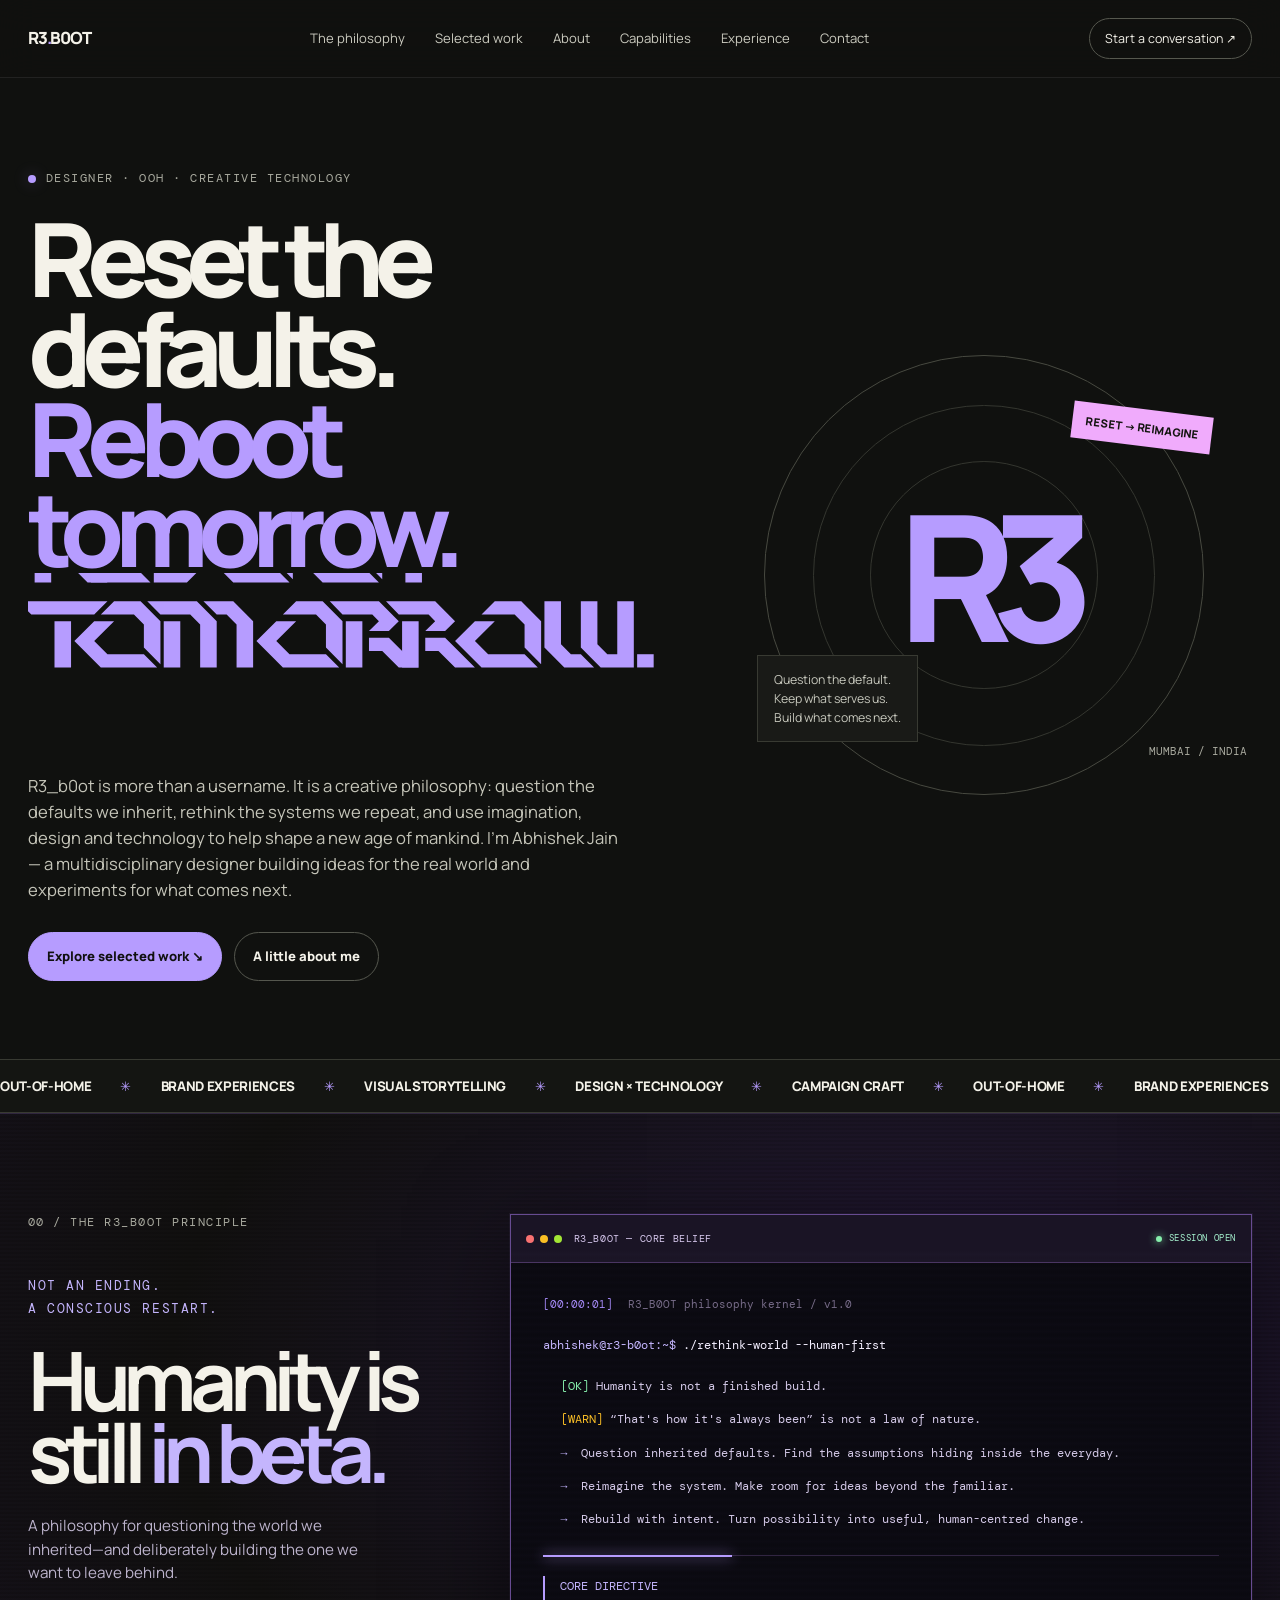
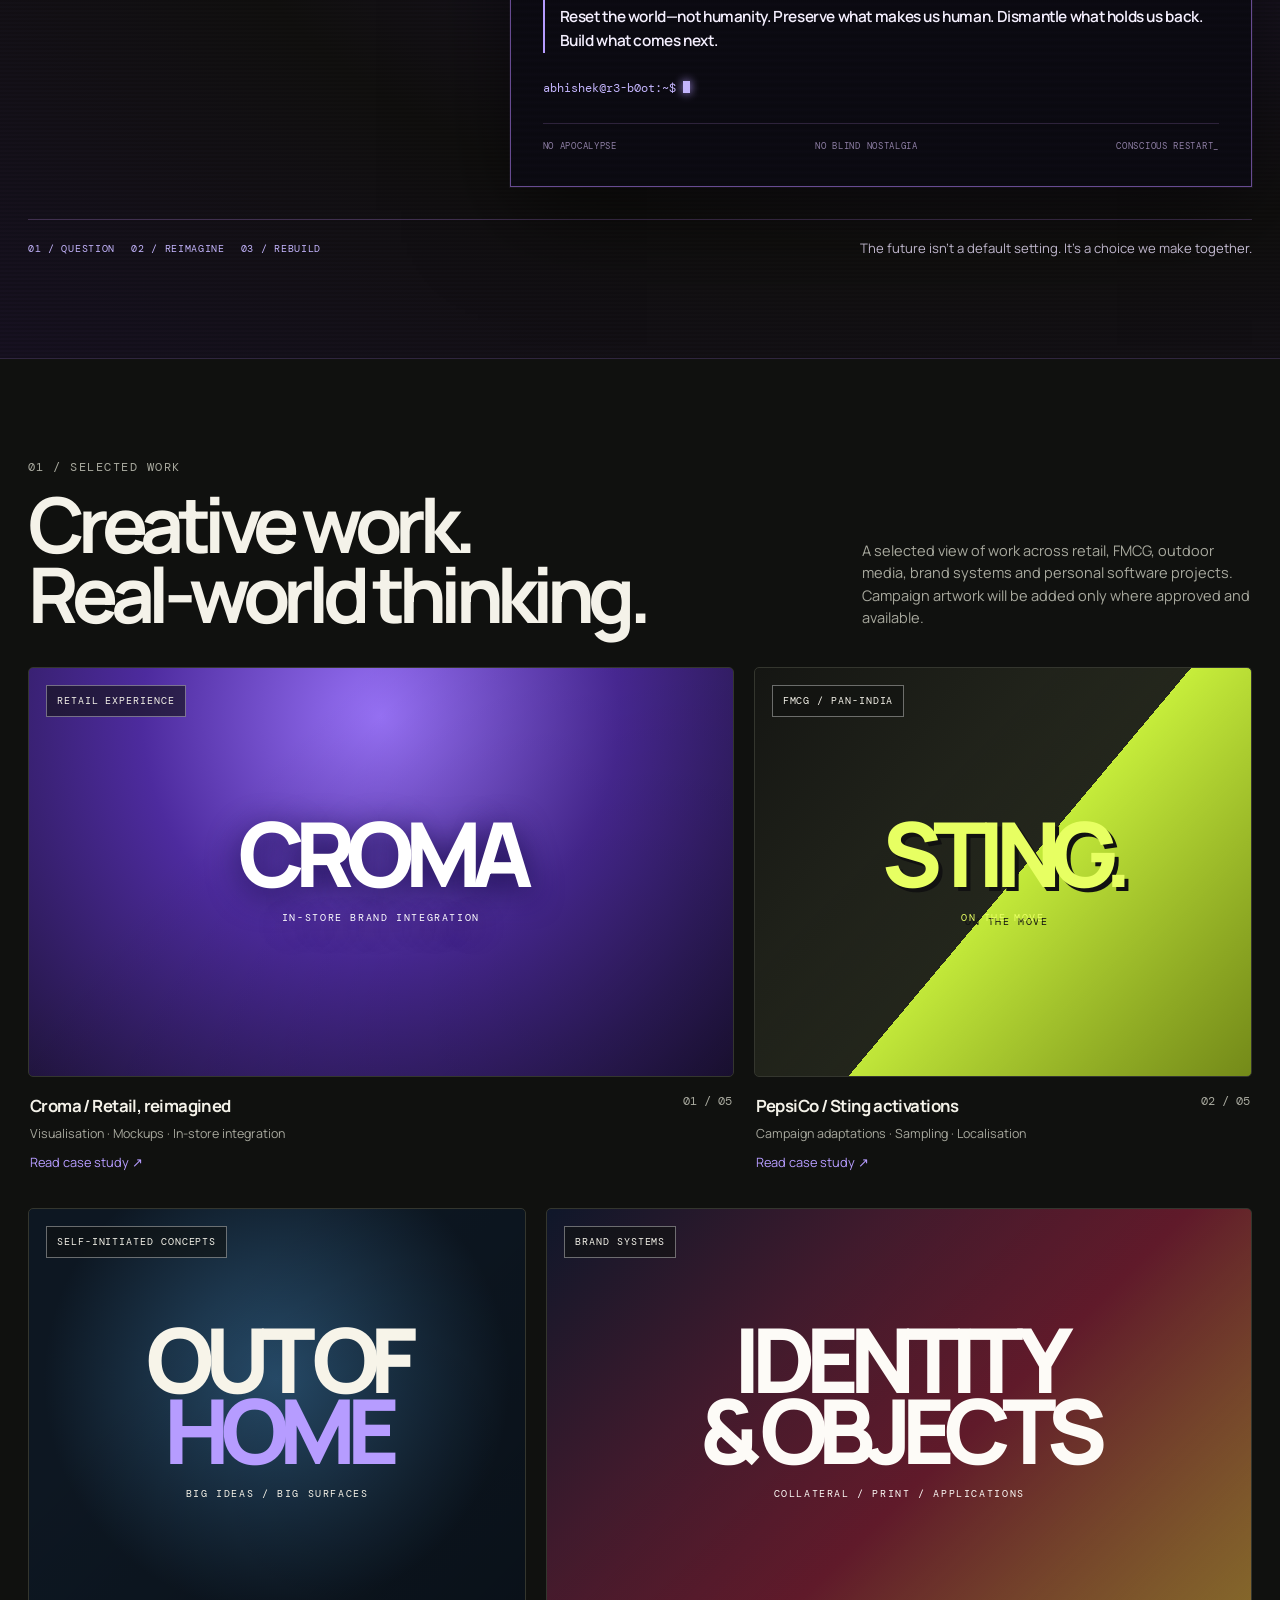
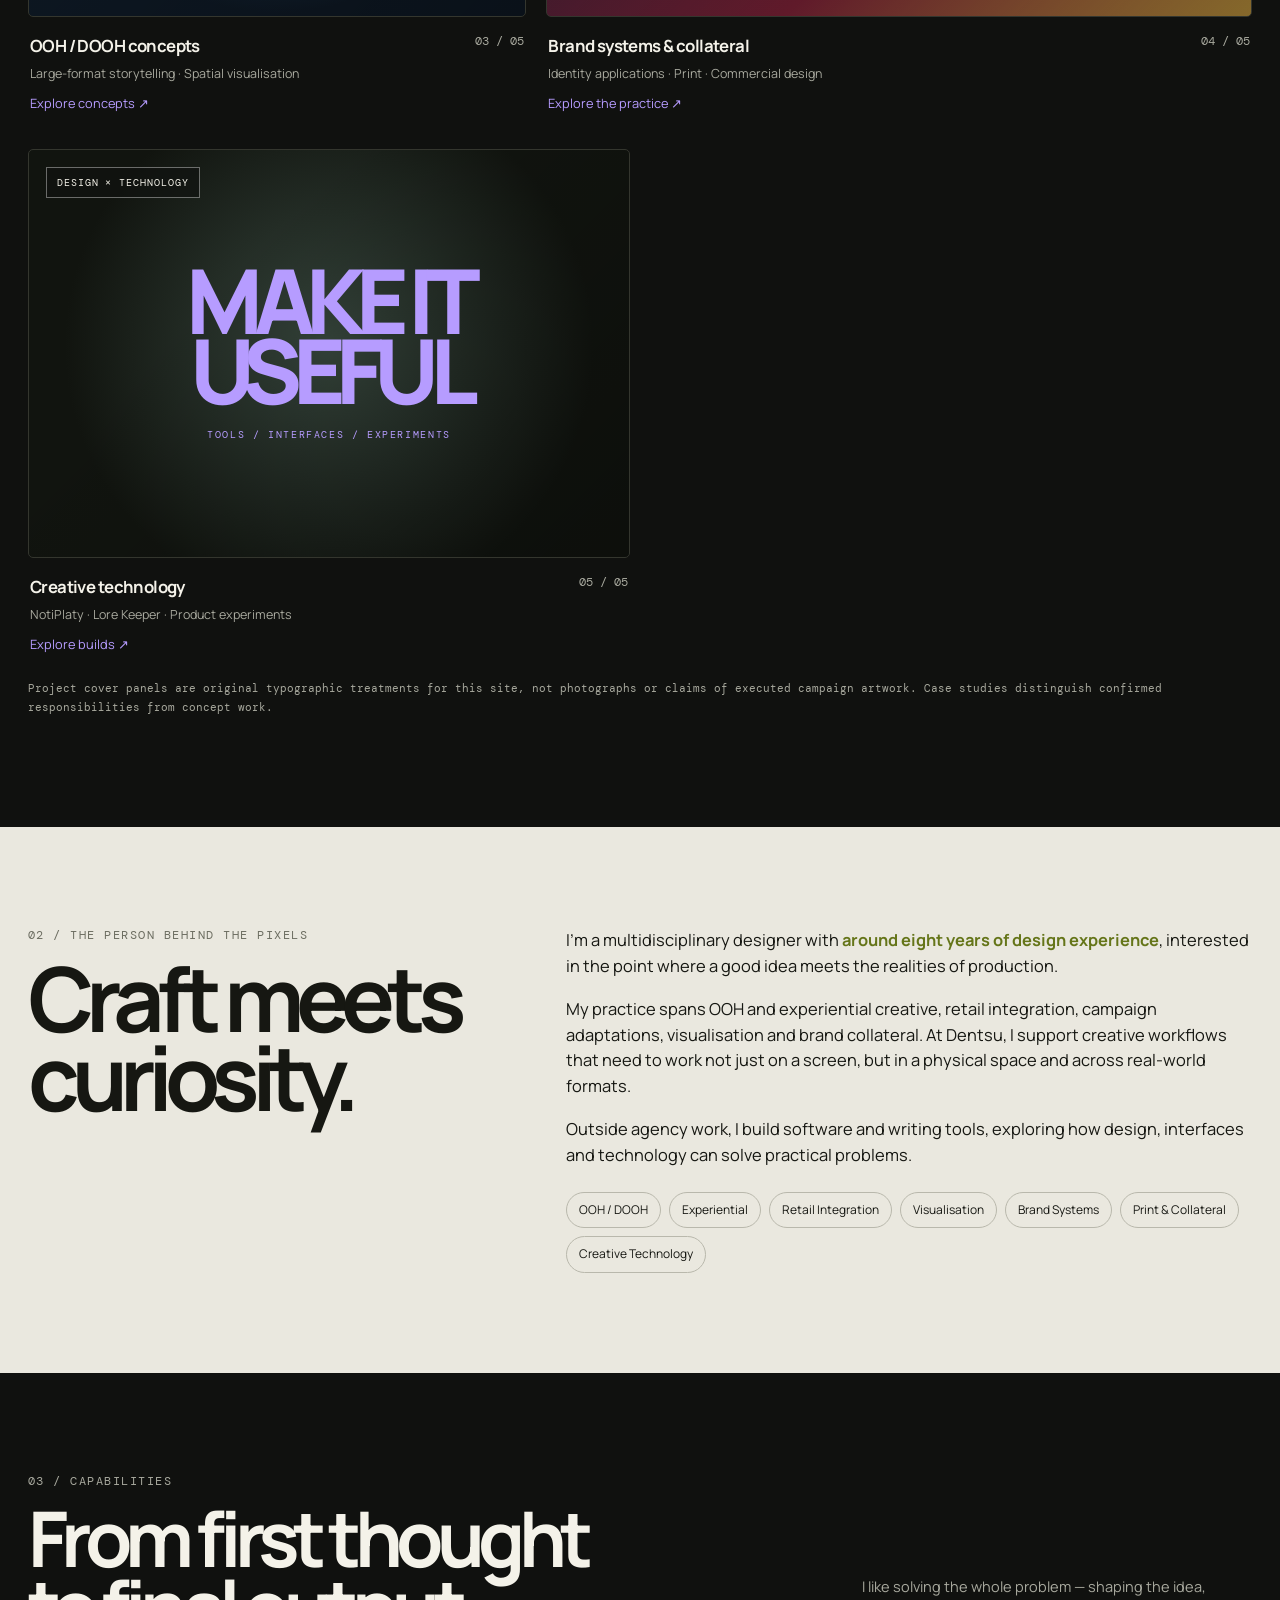
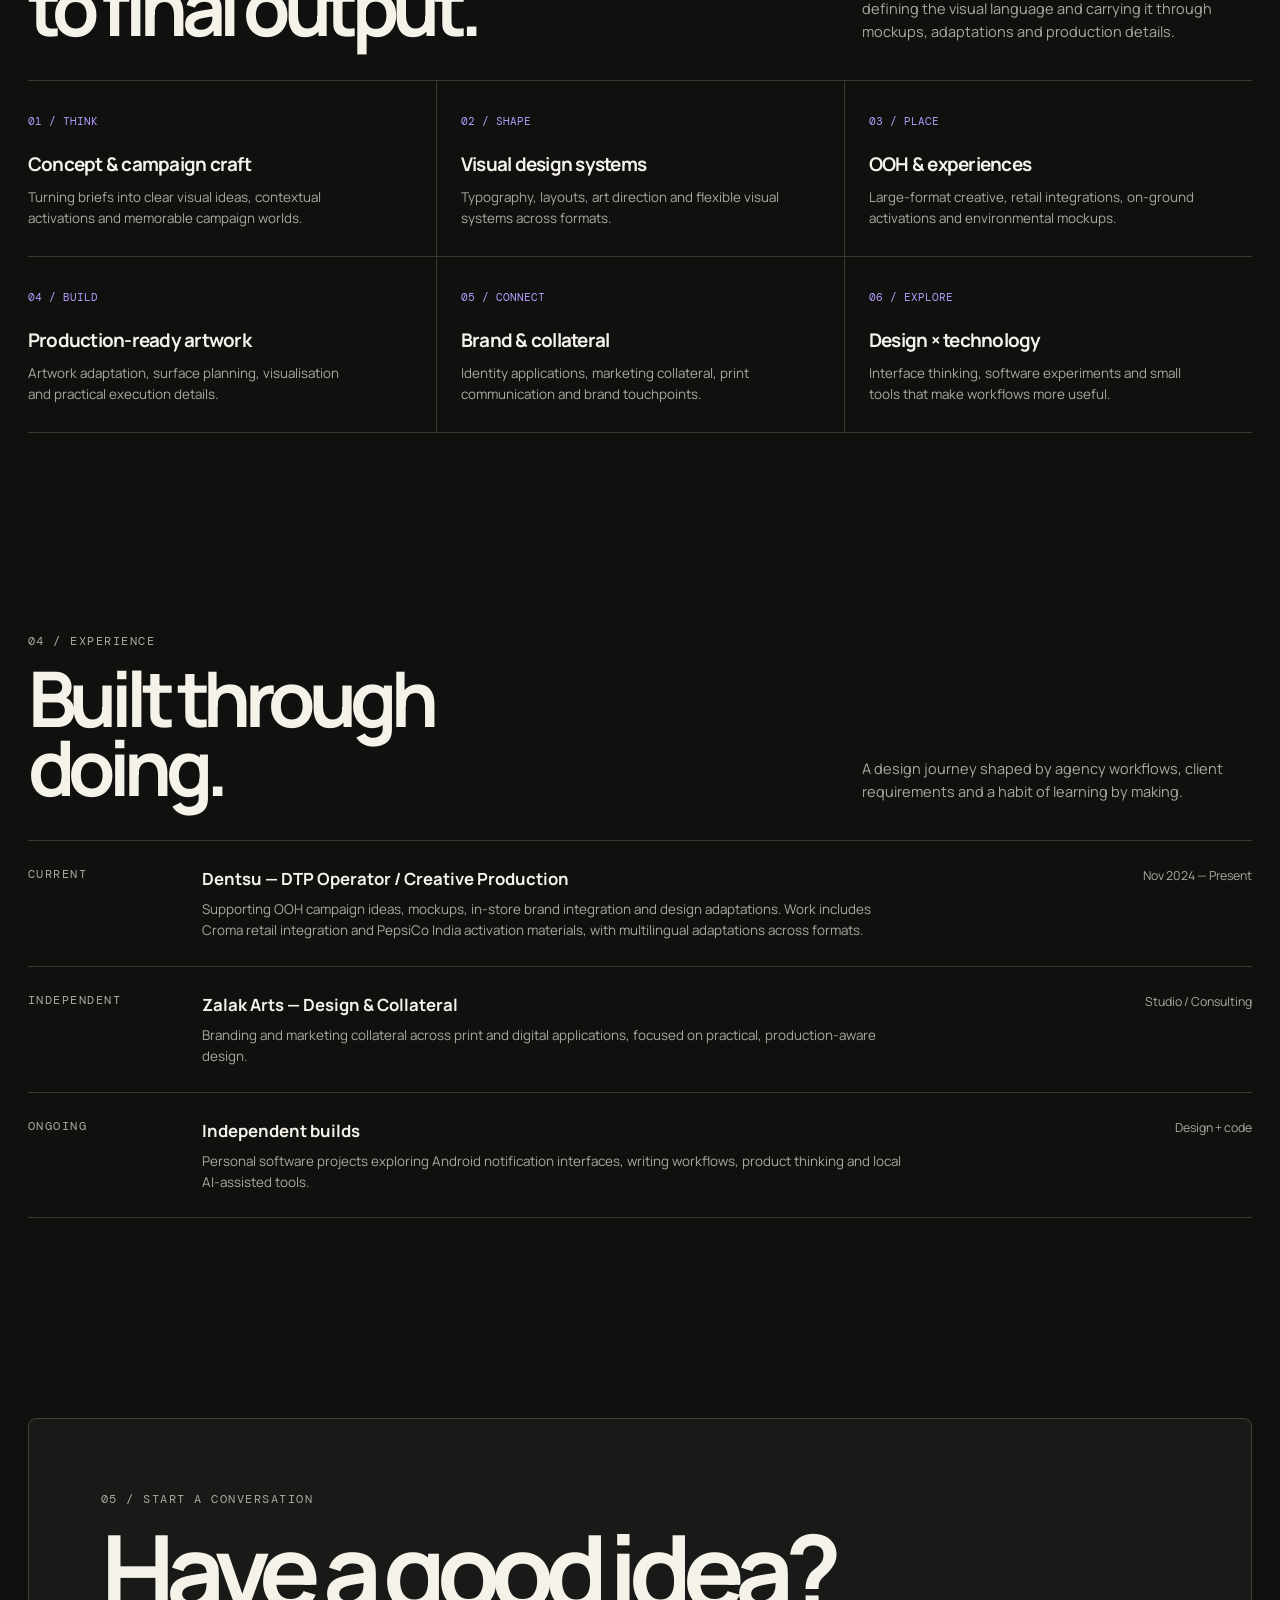
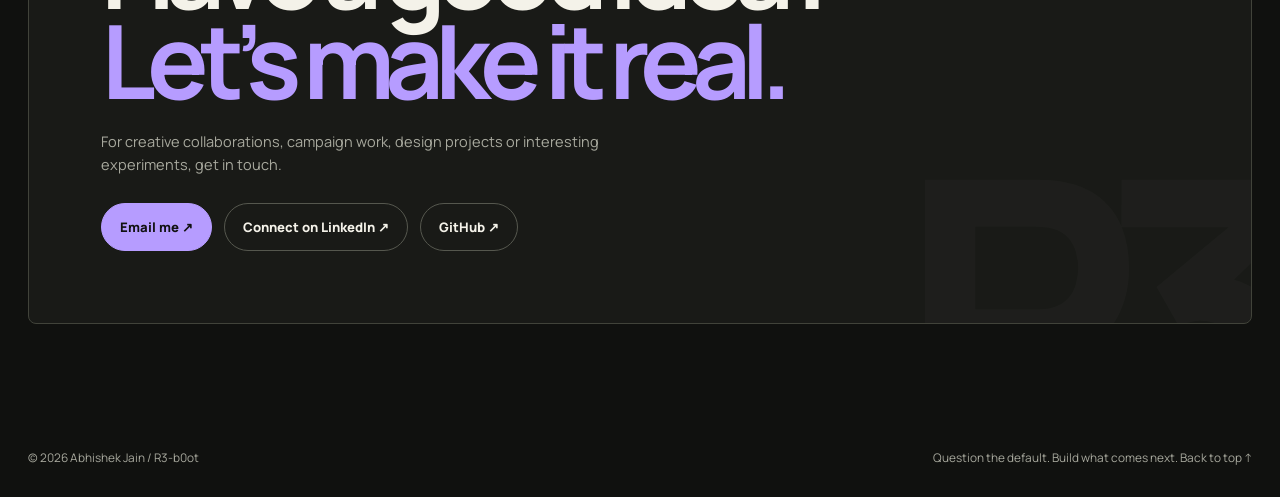
==== index.html @ a1a17e8f "Apply Perfect Dark BRK artwork to reboot headline" ====
<!doctype html><html lang="en"><head><meta charset="utf-8"><meta name="viewport" content="width=device-width,initial-scale=1"><meta name="theme-color" content="#10110f"><meta name="description" content="R3_b0ot is Abhishek Jain’s creative philosophy: reset inherited defaults, rethink the present, and help build a more conscious new age of mankind through design and technology."><meta name="author" content="Abhishek Jain"><meta property="og:type" content="website"><meta property="og:title" content="Abhishek Jain — Creative Practice / R3-b0ot"><meta property="og:description" content="R3_b0ot: a deliberate reboot of old assumptions. Design, ideas and technology for a more conscious future."><meta property="og:url" content="https://r3-b0ot.github.io/"><meta property="og:image" content="https://r3-b0ot.github.io/assets/img/about.jpg"><link rel="icon" href="assets/img/favicon.png" type="image/png"><link rel="stylesheet" href="assets/css/portfolio.css"><title>Abhishek Jain — Creative Practice / R3-b0ot</title></head><body id="top"><div class="boot-loader" data-boot-loader aria-hidden="true"><div class="boot-loader-grid"></div><div class="boot-loader-core"><div class="boot-loader-mark" data-glitch="R3_B0OT">R3_B0OT</div><div class="boot-loader-rule"><span></span></div><div class="boot-loader-label">REBOOTING THE DEFAULTS</div><div class="boot-loader-status"><span data-boot-status>QUESTIONING ASSUMPTIONS</span><span data-boot-percent>00%</span></div><div class="boot-loader-track"><span></span></div><div class="boot-loader-foot">A MORE CONSCIOUS FUTURE / INITIALIZING</div></div></div><a class="skip-link" href="#main">Skip to content</a><header class="site-header"><div class="wrap nav"><a class="wordmark" href="index.html" aria-label="Abhishek Jain home">R3<span>.</span>B0OT</a><nav class="nav-links" id="primary-nav" data-nav aria-label="Main navigation"><a href="index.html#manifesto">The philosophy</a><a href="index.html#work">Selected work</a><a href="index.html#about">About</a><a href="index.html#capabilities">Capabilities</a><a href="index.html#experience">Experience</a><a href="index.html#contact">Contact</a></nav><a class="nav-contact" href="index.html#contact">Start a conversation ↗</a><button class="menu-toggle" data-menu-toggle aria-expanded="false" aria-controls="primary-nav">Menu +</button></div></header><main id="main">
<section class="wrap hero"><div class="reveal"><div class="eyebrow"><span class="status-dot"></span> DESIGNER · OOH · CREATIVE TECHNOLOGY</div><h1>Reset the<br>defaults.<br><em class="reboot-display"><span class="reboot-display-label">Reboot tomorrow.</span><img src="assets/img/reboot-tomorrow.svg" alt="" aria-hidden="true"></em></h1><p class="hero-copy">R3_b0ot is more than a username. It is a creative philosophy: question the defaults we inherit, rethink the systems we repeat, and use imagination, design and technology to help shape a new age of mankind. I’m Abhishek Jain — a multidisciplinary designer building ideas for the real world and experiments for what comes next.</p><div class="actions"><a class="button" href="#work">Explore selected work ↘</a><a class="button secondary" href="#about">A little about me</a></div></div><div class="hero-art reveal" aria-label="Abstract R3-b0ot identity artwork"><div class="orbit"><div class="orbit-mark">R3</div><div class="orbit-stamp">RESET → REIMAGINE</div><div class="orbit-note">Question the default.<br>Keep what serves us.<br>Build what comes next.</div></div><div class="orbit-index">MUMBAI / INDIA</div></div></section>
<div class="ticker" aria-hidden="true"><div class="ticker-track"><span>OUT-OF-HOME <b>✳</b></span><span>BRAND EXPERIENCES <b>✳</b></span><span>VISUAL STORYTELLING <b>✳</b></span><span>DESIGN × TECHNOLOGY <b>✳</b></span><span>CAMPAIGN CRAFT <b>✳</b></span><span>OUT-OF-HOME <b>✳</b></span><span>BRAND EXPERIENCES <b>✳</b></span><span>VISUAL STORYTELLING <b>✳</b></span><span>DESIGN × TECHNOLOGY <b>✳</b></span><span>CAMPAIGN CRAFT <b>✳</b></span></div></div>

<section class="section manifesto-section" id="manifesto"><div class="wrap manifesto-terminal-wrap">
  <div class="manifesto-heading reveal"><div class="mono">00 / The R3_b0ot principle</div><p class="manifesto-kicker">NOT AN ENDING.<br>A CONSCIOUS RESTART.</p><h2>Humanity is<br>still <em>in beta.</em></h2><p class="manifesto-intro">A philosophy for questioning the world we inherited—and deliberately building the one we want to leave behind.</p></div>
  <div class="manifesto-terminal reveal" aria-label="R3_b0ot philosophy presented as a terminal window">
    <div class="terminal-titlebar"><div class="terminal-controls" aria-hidden="true"><span></span><span></span><span></span></div><span class="terminal-title">R3_B0OT — CORE BELIEF</span><span class="terminal-live"><i></i> SESSION OPEN</span></div>
    <div class="terminal-screen">
      <div class="terminal-line terminal-dim"><span class="terminal-time">[00:00:01]</span> R3_B0OT philosophy kernel / v1.0</div>
      <p class="terminal-command"><span class="terminal-prompt">abhishek@r3-b0ot:~$</span> ./rethink-world --human-first</p>
      <div class="terminal-output">
        <p><span class="terminal-ok">[OK]</span> Humanity is not a finished build.</p>
        <p><span class="terminal-warn">[WARN]</span> “That's how it's always been” is not a law of nature.</p>
        <p><span class="terminal-arrow">→</span> Question inherited defaults. Find the assumptions hiding inside the everyday.</p>
        <p><span class="terminal-arrow">→</span> Reimagine the system. Make room for ideas beyond the familiar.</p>
        <p><span class="terminal-arrow">→</span> Rebuild with intent. Turn possibility into useful, human-centred change.</p>
      </div>
      <div class="terminal-rule"><span></span></div>
      <div class="terminal-result"><span class="terminal-prompt">CORE DIRECTIVE</span><p>Reset the world—not humanity. Preserve what makes us human. Dismantle what holds us back. Build what comes next.</p></div>
      <p class="terminal-command terminal-final"><span class="terminal-prompt">abhishek@r3-b0ot:~$</span> <span class="terminal-cursor" aria-hidden="true"></span></p>
      <div class="terminal-footer"><span>NO APOCALYPSE</span><span>NO BLIND NOSTALGIA</span><span>CONSCIOUS RESTART_</span></div>
    </div>
  </div>
  <div class="manifesto-bottomline"><span>01 / QUESTION</span><span>02 / REIMAGINE</span><span>03 / REBUILD</span><p>The future isn't a default setting. It's a choice we make together.</p></div>
</div></section>

<section class="section" id="work"><div class="wrap"><div class="section-head reveal"><div><div class="mono">01 / Selected work</div><h2>Creative work.<br>Real-world thinking.</h2></div><p>A selected view of work across retail, FMCG, outdoor media, brand systems and personal software projects. Campaign artwork will be added only where approved and available.</p></div><div class="work-grid">
<article class="work-card wide reveal"><a class="cover-link" href="croma.html" aria-label="Read the Croma retail integration case study"><div class="work-cover cover-croma"><span class="cover-tag">RETAIL EXPERIENCE</span><div class="cover-type">CROMA<small>IN-STORE BRAND INTEGRATION</small></div></div></a><div class="work-meta"><div><h3>Croma / Retail, reimagined</h3><p>Visualisation · Mockups · In-store integration</p><a class="text-link" href="croma.html">Read case study ↗</a></div><span class="work-index">01 / 05</span></div></article>
<article class="work-card narrow reveal"><a class="cover-link" href="pepsico.html" aria-label="Read the PepsiCo India activation case study"><div class="work-cover cover-sting"><span class="cover-tag">FMCG / PAN-INDIA</span><div class="cover-type">STING.<small>ON THE MOVE</small></div></div></a><div class="work-meta"><div><h3>PepsiCo / Sting activations</h3><p>Campaign adaptations · Sampling · Localisation</p><a class="text-link" href="pepsico.html">Read case study ↗</a></div><span class="work-index">02 / 05</span></div></article>
<article class="work-card narrow reveal"><a class="cover-link" href="ooh-concepts.html" aria-label="Read self-initiated OOH concepts"><div class="work-cover cover-ooh"><span class="cover-tag">SELF-INITIATED CONCEPTS</span><div class="cover-type">OUT OF<br><span>HOME</span><small>BIG IDEAS / BIG SURFACES</small></div></div></a><div class="work-meta"><div><h3>OOH / DOOH concepts</h3><p>Large-format storytelling · Spatial visualisation</p><a class="text-link" href="ooh-concepts.html">Explore concepts ↗</a></div><span class="work-index">03 / 05</span></div></article>
<article class="work-card wide reveal"><a class="cover-link" href="brand-systems.html" aria-label="Read brand systems and collateral case study"><div class="work-cover cover-brand"><span class="cover-tag">BRAND SYSTEMS</span><div class="cover-type">IDENTITY<br>&amp; OBJECTS<small>COLLATERAL / PRINT / APPLICATIONS</small></div></div></a><div class="work-meta"><div><h3>Brand systems &amp; collateral</h3><p>Identity applications · Print · Commercial design</p><a class="text-link" href="brand-systems.html">Explore the practice ↗</a></div><span class="work-index">04 / 05</span></div></article>
<article class="work-card reveal"><a class="cover-link" href="creative-tech.html" aria-label="Explore NotiPlaty and Lore Keeper"><div class="work-cover cover-tech"><span class="cover-tag">DESIGN × TECHNOLOGY</span><div class="cover-type">MAKE IT<br>USEFUL<small>TOOLS / INTERFACES / EXPERIMENTS</small></div></div></a><div class="work-meta"><div><h3>Creative technology</h3><p>NotiPlaty · Lore Keeper · Product experiments</p><a class="text-link" href="creative-tech.html">Explore builds ↗</a></div><span class="work-index">05 / 05</span></div></article></div><p class="note">Project cover panels are original typographic treatments for this site, not photographs or claims of executed campaign artwork. Case studies distinguish confirmed responsibilities from concept work.</p></div></section>
<section class="section about-band" id="about"><div class="wrap about-grid"><div class="reveal"><div class="mono">02 / The person behind the pixels</div><h2>Craft meets<br>curiosity.</h2></div><div class="about-copy reveal"><p>I’m a multidisciplinary designer with <strong>around eight years of design experience</strong>, interested in the point where a good idea meets the realities of production.</p><p>My practice spans OOH and experiential creative, retail integration, campaign adaptations, visualisation and brand collateral. At Dentsu, I support creative workflows that need to work not just on a screen, but in a physical space and across real-world formats.</p><p>Outside agency work, I build software and writing tools, exploring how design, interfaces and technology can solve practical problems.</p><div class="pill-list"><span class="pill">OOH / DOOH</span><span class="pill">Experiential</span><span class="pill">Retail Integration</span><span class="pill">Visualisation</span><span class="pill">Brand Systems</span><span class="pill">Print &amp; Collateral</span><span class="pill">Creative Technology</span></div></div></div></section>
<section class="section" id="capabilities"><div class="wrap"><div class="section-head reveal"><div><div class="mono">03 / Capabilities</div><h2>From first thought<br>to final output.</h2></div><p>I like solving the whole problem — shaping the idea, defining the visual language and carrying it through mockups, adaptations and production details.</p></div><div class="capabilities"><article class="capability reveal"><span class="cap-number">01 / THINK</span><h3>Concept &amp; campaign craft</h3><p>Turning briefs into clear visual ideas, contextual activations and memorable campaign worlds.</p></article><article class="capability reveal"><span class="cap-number">02 / SHAPE</span><h3>Visual design systems</h3><p>Typography, layouts, art direction and flexible visual systems across formats.</p></article><article class="capability reveal"><span class="cap-number">03 / PLACE</span><h3>OOH &amp; experiences</h3><p>Large-format creative, retail integrations, on-ground activations and environmental mockups.</p></article><article class="capability reveal"><span class="cap-number">04 / BUILD</span><h3>Production-ready artwork</h3><p>Artwork adaptation, surface planning, visualisation and practical execution details.</p></article><article class="capability reveal"><span class="cap-number">05 / CONNECT</span><h3>Brand &amp; collateral</h3><p>Identity applications, marketing collateral, print communication and brand touchpoints.</p></article><article class="capability reveal"><span class="cap-number">06 / EXPLORE</span><h3>Design × technology</h3><p>Interface thinking, software experiments and small tools that make workflows more useful.</p></article></div></div></section>
<section class="section" id="experience"><div class="wrap"><div class="section-head reveal"><div><div class="mono">04 / Experience</div><h2>Built through<br>doing.</h2></div><p>A design journey shaped by agency workflows, client requirements and a habit of learning by making.</p></div><div class="timeline"><div class="timeline-row reveal"><div class="mono">CURRENT</div><div><h3>Dentsu — DTP Operator / Creative Production</h3><p>Supporting OOH campaign ideas, mockups, in-store brand integration and design adaptations. Work includes Croma retail integration and PepsiCo India activation materials, with multilingual adaptations across formats.</p></div><div class="timeline-date">Nov 2024 — Present</div></div><div class="timeline-row reveal"><div class="mono">INDEPENDENT</div><div><h3>Zalak Arts — Design &amp; Collateral</h3><p>Branding and marketing collateral across print and digital applications, focused on practical, production-aware design.</p></div><div class="timeline-date">Studio / Consulting</div></div><div class="timeline-row reveal"><div class="mono">ONGOING</div><div><h3>Independent builds</h3><p>Personal software projects exploring Android notification interfaces, writing workflows, product thinking and local AI-assisted tools.</p></div><div class="timeline-date">Design + code</div></div></div></div></section>
<section class="section" id="contact"><div class="wrap"><div class="contact-panel reveal"><div class="mono">05 / Start a conversation</div><h2>Have a good idea?<br><em>Let’s make it real.</em></h2><p>For creative collaborations, campaign work, design projects or interesting experiments, get in touch.</p><div class="contact-links"><a class="button" href="mailto:abhishek.aj64@gmail.com">Email me ↗</a><a class="button secondary" href="https://www.linkedin.com/in/r3b0ot/" target="_blank" rel="noopener noreferrer">Connect on LinkedIn ↗</a><a class="button secondary" href="https://github.com/R3-b0ot" target="_blank" rel="noopener noreferrer">GitHub ↗</a></div></div></div></section></main><footer class="wrap site-footer"><span>© <span data-year></span> Abhishek Jain / R3-b0ot</span><span>Question the default. Build what comes next. <a href="#top">Back to top ↑</a></span></footer><script src="assets/js/portfolio.js" defer></script></body></html>
---- assets/css/portfolio.css ----
@import url('https://fonts.googleapis.com/css2?family=DM+Mono:wght@400;500&family=Manrope:wght@400;500;600;700;800&display=swap');
:root{--bg:#10110f;--surface:#191a17;--surface2:#22231f;--ink:#f4f2e9;--muted:#a8a99e;--line:#383a32;--lime:#b69cff;--orange:#f0abfc;--purple-deep:#21153f;--purple-glow:#8b5cf6;--max:1240px;--mono:"DM Mono",monospace;--sans:Manrope,Arial,sans-serif}
*{box-sizing:border-box}html{scroll-behavior:smooth;scroll-padding-top:90px}body{margin:0;background:var(--bg);color:var(--ink);font-family:var(--sans);line-height:1.55;-webkit-font-smoothing:antialiased}body.menu-open{overflow:hidden}a{color:inherit;text-decoration:none}img{max-width:100%;display:block}button,a{-webkit-tap-highlight-color:transparent}button{font:inherit}.wrap{width:min(var(--max),calc(100% - 56px));margin-inline:auto}.mono,.eyebrow,.kicker{font-family:var(--mono);font-size:.72rem;text-transform:uppercase;letter-spacing:.13em;color:var(--muted)}.accent{color:var(--lime)}.skip-link{position:absolute;left:12px;top:-60px;background:var(--lime);color:#111;padding:12px;z-index:100}.skip-link:focus{top:12px}
.site-header{height:78px;position:sticky;top:0;z-index:30;background:rgba(16,17,15,.88);backdrop-filter:blur(18px);border-bottom:1px solid rgba(255,255,255,.08)}.nav{height:100%;display:flex;align-items:center;justify-content:space-between;gap:24px}.wordmark{font-size:1.05rem;font-weight:800;letter-spacing:-.07em}.wordmark span{color:var(--lime)}.nav-links{display:flex;gap:30px;align-items:center}.nav-links a{font-size:.82rem;color:#cbcbbf;transition:color .2s}.nav-links a:hover,.nav-links a[aria-current=page]{color:var(--lime)}.nav-contact{padding:10px 15px;border:1px solid #56584e;border-radius:99px;font-size:.78rem}.nav-contact:hover{color:#111;background:var(--lime);border-color:var(--lime)}.menu-toggle{display:none;border:1px solid var(--line);background:transparent;color:var(--ink);border-radius:99px;padding:9px 12px}
.hero{padding:92px 0 78px;min-height:650px;display:grid;grid-template-columns:1.08fr .92fr;gap:60px;align-items:center}.eyebrow{display:flex;align-items:center;gap:10px;margin-bottom:25px}.status-dot{width:8px;height:8px;background:var(--lime);border-radius:50%;box-shadow:0 0 16px #b69cff55}.hero h1{font-size:clamp(3.8rem,8vw,7.8rem);line-height:.88;letter-spacing:-.095em;margin:0 0 30px;font-weight:800}.hero h1 em{font-style:normal;color:var(--lime)}.hero-copy{max-width:600px;color:#c5c5b9;font-size:1.04rem}.actions{display:flex;gap:12px;flex-wrap:wrap;margin-top:30px}.button{display:inline-flex;align-items:center;justify-content:center;gap:12px;padding:13px 18px;border:1px solid var(--lime);border-radius:99px;background:var(--lime);color:#111;font-size:.82rem;font-weight:800;transition:transform .2s,background .2s,color .2s}.button:hover{transform:translateY(-2px)}.button.secondary{background:transparent;color:var(--ink);border-color:#55574e}.button.secondary:hover{border-color:var(--lime);color:var(--lime)}.hero-art{position:relative;min-height:440px;display:grid;place-items:center}.orbit{position:relative;width:min(100%,440px);aspect-ratio:1;border:1px solid #474940;border-radius:50%;display:grid;place-items:center}.orbit:before,.orbit:after{content:"";position:absolute;inset:11%;border:1px solid #34362f;border-radius:50%}.orbit:after{inset:24%}.orbit-mark{font-size:clamp(7rem,14vw,11rem);font-weight:800;letter-spacing:-.14em;color:var(--lime);z-index:1;line-height:1}.orbit-stamp{position:absolute;right:-2%;top:12%;z-index:2;background:var(--orange);color:#141510;padding:10px 13px;font-size:.7rem;font-weight:800;transform:rotate(7deg)}.orbit-note{position:absolute;left:-2%;bottom:12%;z-index:2;background:var(--surface);border:1px solid var(--line);padding:14px 16px;color:#c6c7bc;font-size:.77rem;max-width:170px}.orbit-index{position:absolute;right:1%;bottom:8%;font-family:var(--mono);font-size:.7rem;color:var(--muted)}
.ticker{overflow:hidden;border-block:1px solid var(--line);background:#141512}.ticker-track{display:flex;gap:30px;width:max-content;padding:16px 0;animation:marquee 28s linear infinite}.ticker-track span{font-size:.83rem;font-weight:800;letter-spacing:-.025em;white-space:nowrap}.ticker-track b{color:var(--lime);font-weight:500;margin-left:26px}@keyframes marquee{to{transform:translateX(-50%)}}
.section{padding:100px 0}.section-head{display:flex;align-items:end;justify-content:space-between;gap:32px;margin-bottom:38px}.section-head h2{font-size:clamp(2.7rem,6vw,5.5rem);line-height:.91;letter-spacing:-.085em;margin:12px 0 0}.section-head p{max-width:390px;margin:0;color:var(--muted);font-size:.91rem}.work-grid{display:grid;grid-template-columns:repeat(12,minmax(0,1fr));gap:34px 20px}.work-card{grid-column:span 6;min-width:0}.work-card.wide{grid-column:span 7}.work-card.narrow{grid-column:span 5}.work-cover{height:clamp(260px,32vw,430px);border:1px solid #34362e;border-radius:5px;position:relative;overflow:hidden;display:flex;align-items:center;justify-content:center;isolation:isolate}.work-cover:after{content:"";position:absolute;inset:0;z-index:-1;background:linear-gradient(135deg,transparent 30%,#0004)}.cover-tag{position:absolute;top:17px;left:17px;border:1px solid #ffffff60;background:#10110f99;padding:7px 10px;font-family:var(--mono);font-size:.64rem;letter-spacing:.09em;text-transform:uppercase}.cover-type{font-size:clamp(3rem,7vw,6.4rem);font-weight:800;line-height:.79;letter-spacing:-.105em;text-align:center;padding:20px}.cover-type small{display:block;margin-top:22px;font-family:var(--mono);font-size:.63rem;font-weight:400;letter-spacing:.16em;line-height:1.4}.cover-croma{background:radial-gradient(ellipse at 50% 12%,#9872f7,#4d2b9e 48%,#21153f)}.cover-croma .cover-type{color:#fff;text-shadow:0 8px 32px #160a48}.cover-sting{background:linear-gradient(130deg,#151613 0%,#26291e 52%,#d5ff3f 52%,#9ebc22 100%)}.cover-sting .cover-type{color:#e7ff62;text-shadow:4px 4px #111}.cover-ooh{background:radial-gradient(circle at 50% 42%,#284e6d,#0d1722 68%)}.cover-ooh .cover-type{color:#f7f4e9}.cover-ooh .cover-type span{color:var(--lime)}.cover-brand{background:linear-gradient(135deg,#0f172a,#6b1d2f 58%,#b58e3a)}.cover-brand .cover-type{color:#fdfbf7}.cover-tech{background:radial-gradient(circle at 50% 48%,#35443b,#11140f 72%)}.cover-tech .cover-type{color:var(--lime)}.cover-lore{background:linear-gradient(140deg,#0f172a,#1d3453 60%,#6366f1)}.cover-lore .cover-type{color:#f4f2e9}.cover-noti{background:radial-gradient(circle at 45% 30%,#3e4444,#141615 70%)}.cover-noti .cover-type{color:#d5ff3f}.work-card a.cover-link{display:block}.work-card a.cover-link:hover .work-cover{border-color:var(--lime)}.work-card a.cover-link:hover .cover-type{transform:scale(1.025)}.cover-type{transition:transform .35s}.work-meta{display:flex;align-items:start;justify-content:space-between;gap:16px;padding:16px 2px 0}.work-meta h3{font-size:1.05rem;letter-spacing:-.035em;margin:0 0 5px}.work-meta p{font-size:.78rem;color:var(--muted);margin:0}.work-index{font-family:var(--mono);font-size:.72rem;color:var(--muted);white-space:nowrap}.text-link{display:inline-flex;gap:8px;align-items:center;color:var(--lime);font-size:.8rem;margin-top:10px}.text-link:hover{gap:13px}.note{font-family:var(--mono);font-size:.68rem;line-height:1.7;color:var(--muted);margin-top:24px}
.about-band{background:#eae8df;color:#161712}.about-band .mono,.about-band .eyebrow{color:#6c6d61}.about-grid{display:grid;grid-template-columns:.8fr 1.2fr;gap:80px}.about-grid h2{font-size:clamp(3.2rem,7vw,6rem);line-height:.88;letter-spacing:-.09em;margin:14px 0}.about-copy{font-size:1.03rem;max-width:720px}.about-copy p{margin:0 0 18px}.about-copy strong{color:#657519}.pill-list{display:flex;flex-wrap:wrap;gap:8px;margin-top:24px}.pill{border:1px solid #b9b8ac;border-radius:99px;padding:8px 12px;font-size:.75rem}
.capabilities{display:grid;grid-template-columns:repeat(3,minmax(0,1fr));border-top:1px solid var(--line)}.capability{padding:26px 24px 27px 0;border-bottom:1px solid var(--line)}.capability:not(:nth-child(3n+1)){padding-left:24px;border-left:1px solid var(--line)}.cap-number{font-family:var(--mono);font-size:.7rem;color:var(--lime)}.capability h3{font-size:1.18rem;letter-spacing:-.04em;margin:18px 0 8px}.capability p{font-size:.84rem;color:var(--muted);margin:0;max-width:330px}
.timeline{border-top:1px solid var(--line)}.timeline-row{display:grid;grid-template-columns:150px 1fr 180px;gap:24px;padding:25px 0;border-bottom:1px solid var(--line);align-items:start}.timeline-row h3{font-size:1.05rem;margin:0 0 7px}.timeline-row p{font-size:.84rem;color:var(--muted);margin:0;max-width:700px}.timeline-date{text-align:right;color:var(--muted);font-size:.77rem}
.contact-panel{position:relative;overflow:hidden;background:var(--surface);border:1px solid #41433a;border-radius:8px;padding:clamp(30px,6vw,72px)}.contact-panel:after{content:"R3";position:absolute;right:-12px;bottom:-.45em;font-size:clamp(12rem,29vw,25rem);font-weight:800;line-height:1;letter-spacing:-.14em;color:#ffffff05;pointer-events:none}.contact-panel h2{font-size:clamp(3.4rem,8vw,7.3rem);letter-spacing:-.09em;line-height:.88;margin:16px 0 25px;position:relative;z-index:1}.contact-panel h2 em{font-style:normal;color:var(--lime)}.contact-panel p{max-width:520px;color:var(--muted);font-size:.91rem}.contact-links{display:flex;flex-wrap:wrap;gap:12px;margin-top:27px;position:relative;z-index:1}.site-footer{display:flex;justify-content:space-between;gap:20px;padding:25px 0 30px;color:var(--muted);font-size:.74rem}.site-footer a:hover{color:var(--lime)}
.case-hero{padding:78px 0 52px}.back-link{display:inline-flex;gap:8px;color:var(--muted);font-size:.8rem;margin-bottom:36px}.back-link:hover{color:var(--lime)}.case-hero h1{font-size:clamp(3.2rem,8vw,7rem);letter-spacing:-.09em;line-height:.9;margin:16px 0 24px;max-width:1050px}.case-intro{max-width:720px;color:#c7c7bb;font-size:1.08rem}.case-cover{min-height:400px;height:min(60vw,640px);display:grid;place-items:center;position:relative;overflow:hidden;border:1px solid var(--line);margin-top:40px}.case-cover .cover-type{font-size:clamp(4rem,12vw,11rem)}.case-stats{display:grid;grid-template-columns:repeat(3,1fr);gap:20px;border-block:1px solid var(--line);padding:24px 0;margin:34px 0 55px}.case-stat span{display:block;font-family:var(--mono);font-size:.67rem;color:var(--muted);text-transform:uppercase;letter-spacing:.12em}.case-stat strong{display:block;margin-top:8px;font-size:.95rem;font-weight:600}.case-content{display:grid;grid-template-columns:.55fr 1.45fr;gap:70px;padding-bottom:70px}.case-sidebar{font-family:var(--mono);font-size:.7rem;color:var(--muted);text-transform:uppercase;letter-spacing:.1em}.case-body h2{font-size:clamp(1.7rem,3vw,2.5rem);letter-spacing:-.06em;margin:0 0 14px}.case-body p,.case-body li{color:#c3c4b9;font-size:.94rem}.case-body p{margin:0 0 20px}.case-body ul{padding-left:20px;margin:0 0 34px}.case-body li{padding:4px 0}.case-callout{border-left:2px solid var(--lime);padding:16px 20px;margin:30px 0;background:#191b15;color:#d7d8ce}.case-next{border-top:1px solid var(--line);padding-top:26px;display:flex;justify-content:space-between;gap:20px}.case-next h3{margin:5px 0;font-size:1.3rem;letter-spacing:-.04em}
.reveal{opacity:0;transform:translateY(16px);transition:opacity .65s ease,transform .65s ease}.reveal.is-visible{opacity:1;transform:none}
@media(max-width:820px){.wrap{width:calc(100% - 36px)}.nav-links{gap:18px}.hero{grid-template-columns:1fr;gap:10px;padding:70px 0 52px}.hero-art{min-height:340px}.orbit{width:330px}.section{padding:76px 0}.section-head{display:block}.section-head p{margin-top:18px}.about-grid{grid-template-columns:1fr;gap:25px}.work-card,.work-card.wide,.work-card.narrow{grid-column:span 6}.work-cover{height:300px}.capabilities{grid-template-columns:repeat(2,minmax(0,1fr))}.capability:not(:nth-child(3n+1)){padding-left:0;border-left:0}.capability:nth-child(even){padding-left:20px;border-left:1px solid var(--line)}.timeline-row{grid-template-columns:110px 1fr;gap:8px 18px}.timeline-date{grid-column:2;grid-row:1;text-align:left}.timeline-row>div:nth-child(2){grid-column:1/-1}.case-content{grid-template-columns:1fr;gap:18px}.case-sidebar{margin-bottom:0}.case-cover{min-height:320px}}
@media(max-width:560px){.wrap{width:calc(100% - 28px)}.site-header{height:68px}.nav-links{display:none;position:fixed;inset:68px 0 auto;background:#141512;border-bottom:1px solid var(--line);padding:22px 20px 28px;flex-direction:column;align-items:stretch;gap:0}.nav-links.is-open{display:flex}.nav-links a{padding:14px 0;border-bottom:1px solid #30312a;font-size:1rem}.nav-contact{display:none}.menu-toggle{display:block}.hero h1{font-size:clamp(3.6rem,17vw,5.7rem)}.hero-art{min-height:275px}.orbit{width:260px}.orbit-note{left:-6px;bottom:5%;font-size:.68rem;max-width:142px;padding:11px}.orbit-stamp{right:-5px;top:8%}.orbit-index{right:-4px;bottom:3%}.work-grid{gap:28px 12px}.work-card,.work-card.wide,.work-card.narrow{grid-column:span 12}.work-cover{height:280px}.cover-type{font-size:clamp(3.4rem,16vw,5.6rem)}.work-meta h3{font-size:1rem}.capabilities{grid-template-columns:1fr}.capability,.capability:nth-child(even){padding:22px 0;border-left:0}.timeline-row{grid-template-columns:1fr;gap:8px}.timeline-date{grid-column:1;grid-row:auto}.timeline-row>div:nth-child(2){grid-column:1}.case-hero{padding:52px 0 35px}.case-hero h1{font-size:clamp(3.1rem,16vw,5.2rem)}.case-cover{min-height:260px;height:75vw}.case-stats{grid-template-columns:1fr;gap:16px}.case-content{padding-bottom:45px}.site-footer{flex-direction:column}.contact-panel h2{font-size:clamp(3.2rem,15vw,5rem)}}
@media(prefers-reduced-motion:reduce){html{scroll-behavior:auto}.ticker-track{animation:none}.reveal{opacity:1;transform:none;transition:none}*,*:before,*:after{transition:none!important}}
/* Mobile-first refinements: comfortable tap targets, no horizontal overflow, and compact layouts. */
html{overflow-x:clip}body{overflow-x:clip}.wrap{min-width:0}.nav{min-width:0}.wordmark{white-space:nowrap}.menu-toggle{min-height:44px;min-width:76px;cursor:pointer}.nav-links a,.nav-contact,.button,.text-link{touch-action:manipulation}.button{min-height:44px}.hero-copy,.section-head p,.about-copy,.case-intro,.case-body p,.case-body li{overflow-wrap:anywhere}.work-cover,.case-cover{min-width:0}.cover-tag{max-width:calc(100% - 28px);overflow-wrap:anywhere}.contact-links .button{text-align:center}
@media(max-width:820px){.hero{min-height:0}.hero-art{width:100%;min-width:0}.section-head{gap:18px}.work-cover{height:clamp(230px,42vw,320px)}.case-stats{gap:14px}.case-content{gap:28px}}
@media(max-width:560px){.wrap{width:calc(100% - 32px)}.nav{gap:12px}.wordmark{font-size:1rem}.nav-links{max-height:calc(100dvh - 68px);overflow-y:auto;padding:14px 20px 22px}.nav-links a{min-height:48px;display:flex;align-items:center}.hero{padding:54px 0 38px;gap:0}.hero h1{font-size:clamp(3.25rem,15.5vw,5rem);overflow-wrap:normal}.hero-copy{font-size:.98rem}.actions{display:grid;grid-template-columns:1fr;align-items:stretch}.actions .button{width:100%}.hero-art{min-height:250px;margin-top:14px}.orbit{width:min(70vw,260px)}.orbit-mark{font-size:clamp(6rem,28vw,8rem)}.orbit-stamp{font-size:.62rem;padding:8px 10px}.orbit-note{font-size:.65rem;max-width:132px;padding:10px}.section{padding:58px 0}.section-head h2{font-size:clamp(2.6rem,12vw,4rem)}.work-grid{grid-template-columns:minmax(0,1fr);gap:28px}.work-card,.work-card.wide,.work-card.narrow{grid-column:1}.work-cover{height:auto;min-height:240px;aspect-ratio:1.18}.cover-type{font-size:clamp(3rem,14vw,4.7rem)}.work-meta{gap:10px}.work-meta h3{font-size:.98rem}.work-index{font-size:.65rem}.about-grid{gap:20px}.about-grid h2{font-size:clamp(3rem,14vw,4.7rem)}.capability h3{margin-top:12px}.timeline-row{padding:20px 0}.contact-panel{padding:26px 22px}.contact-panel h2{font-size:clamp(2.8rem,12.5vw,4.2rem);overflow-wrap:anywhere}.contact-links{display:grid;grid-template-columns:1fr}.contact-links .button{width:100%}.case-hero{padding:40px 0 24px}.back-link{margin-bottom:24px}.case-hero h1{font-size:clamp(2.8rem,13.8vw,4.6rem)}.case-intro{font-size:1rem}.case-cover{min-height:0;height:auto;aspect-ratio:1.05;margin-top:26px}.case-cover .cover-type{font-size:clamp(3rem,14vw,5rem)}.case-stats{grid-template-columns:1fr;gap:14px;padding:20px 0;margin:24px 0 34px}.case-stat strong{margin-top:4px}.case-content{gap:12px;padding-bottom:38px}.case-body h2{font-size:1.65rem;margin-top:26px}.case-body p,.case-body li{font-size:.9rem}.case-next{align-items:flex-start;flex-direction:column}.case-next .button{width:100%}.site-footer{gap:8px;padding:22px 0 28px}.ticker-track{gap:20px;padding:13px 0}.ticker-track span{font-size:.75rem}}
@media(max-width:360px){.wrap{width:calc(100% - 24px)}.hero h1{font-size:3.05rem}.orbit{width:68vw}.work-cover{min-height:215px}.cover-tag{font-size:.58rem}.contact-panel{padding:22px 18px}}

/* R3_b0ot manifesto — a philosophy of deliberate renewal */
.manifesto-section{background:linear-gradient(145deg,#17131f 0%,#11110f 55%,#191426 100%);border-block:1px solid #30263f}
.manifesto-grid{display:grid;grid-template-columns:.85fr 1.15fr;gap:clamp(34px,7vw,100px);align-items:start}
.manifesto-kicker{font-family:var(--mono);font-size:.8rem;line-height:1.8;letter-spacing:.12em;color:#c4b5fd;margin:42px 0 24px}
.manifesto-heading h2{font-size:clamp(3.4rem,7.2vw,6.8rem);line-height:.87;letter-spacing:-.095em;margin:0}
.manifesto-heading h2 em{font-style:normal;color:var(--lime)}
.manifesto-copy{min-width:0}
.manifesto-code{display:flex;align-items:center;gap:10px;padding:12px 14px;border:1px solid #49375f;background:#181320;font-family:var(--mono);font-size:.64rem;letter-spacing:.08em;color:#d7c9ff}
.manifesto-code-dot{width:7px;height:7px;border-radius:50%;background:var(--lime);box-shadow:0 0 12px #b69cff}
.manifesto-code-state{margin-left:auto;color:#a7f3d0}
.manifesto-lead{font-size:clamp(1.5rem,3vw,2.25rem)!important;line-height:1.2;letter-spacing:-.045em;color:var(--ink)!important;margin:30px 0 20px!important}
.manifesto-copy>p{color:#c7c0d4;font-size:.96rem;max-width:760px}
.manifesto-copy strong{color:#fff}
.manifesto-principles{display:grid;grid-template-columns:repeat(3,minmax(0,1fr));gap:14px;margin:32px 0}
.manifesto-principles article{border-top:1px solid #5b4778;padding-top:14px;min-width:0}
.manifesto-principles article span{font-family:var(--mono);font-size:.62rem;letter-spacing:.1em;color:#c4b5fd}
.manifesto-principles h3{font-size:1rem;line-height:1.2;letter-spacing:-.035em;margin:14px 0 8px}
.manifesto-principles p{font-size:.78rem;color:var(--muted);margin:0}
.manifesto-signoff{border-left:2px solid var(--lime);padding:14px 0 14px 18px!important;margin-top:28px!important;font-family:var(--mono);font-size:.78rem!important;line-height:1.9}
.manifesto-signoff em{font-family:var(--sans);font-style:normal;color:#e9ddff;font-size:1rem}
@media(max-width:820px){.manifesto-grid{grid-template-columns:1fr;gap:34px}.manifesto-kicker{margin:28px 0 18px}.manifesto-heading h2{font-size:clamp(3.6rem,12vw,6rem)}}
@media(max-width:560px){.manifesto-section{padding:62px 0}.manifesto-grid{gap:28px}.manifesto-heading h2{font-size:clamp(3.2rem,15vw,4.8rem)}.manifesto-code{font-size:.56rem;gap:7px;padding:11px 9px}.manifesto-lead{font-size:1.55rem!important}.manifesto-principles{grid-template-columns:1fr;gap:18px;margin:26px 0}.manifesto-principles article{padding-top:12px}.manifesto-principles h3{margin:9px 0 5px}.manifesto-principles p{font-size:.84rem}.manifesto-signoff{font-size:.7rem!important}.manifesto-signoff em{font-size:.88rem}}
/* Glitch-style boot sequence; the site remains usable if JavaScript is unavailable. */
.boot-loader{display:none;position:fixed;inset:0;z-index:9999;overflow:hidden;background:#0c0a12;color:#f5f0ff;align-items:center;justify-content:center;padding:24px}
.boot-loader.is-active{display:flex;animation:boot-screen-in .22s ease-out both}
.boot-loader.is-leaving{animation:boot-screen-out .42s cubic-bezier(.7,0,.3,1) both;pointer-events:none}
.boot-loader-grid{position:absolute;inset:0;opacity:.2;background-image:linear-gradient(#9b7bca18 1px,transparent 1px),linear-gradient(90deg,#9b7bca18 1px,transparent 1px);background-size:34px 34px;mask-image:linear-gradient(transparent,#000 25%,#000 80%,transparent)}
.boot-loader:before{content:"";position:absolute;inset:0;background:repeating-linear-gradient(0deg,transparent 0 3px,#c4b5fd0b 4px 5px);pointer-events:none}
.boot-loader-core{position:relative;width:min(100%,520px);padding:clamp(24px,5vw,52px);border:1px solid #4c3867;background:#100d18eF;box-shadow:0 0 80px #8b5cf622}
.boot-loader-mark{position:relative;font-size:clamp(2.8rem,12vw,5.5rem);font-weight:800;line-height:1;letter-spacing:-.09em;color:#e9ddff;text-shadow:2px 0 #c084fc,-2px 0 #7c3aed;animation:boot-glitch 1.1s steps(2,end) infinite}
.boot-loader-mark:before,.boot-loader-mark:after{content:attr(data-glitch);position:absolute;inset:0;overflow:hidden;pointer-events:none}
.boot-loader-mark:before{color:#d8b4fe;transform:translateX(2px);clip-path:inset(0 0 58% 0);animation:boot-slice-a 1.7s steps(1,end) infinite}
.boot-loader-mark:after{color:#a78bfa;transform:translateX(-2px);clip-path:inset(54% 0 0 0);animation:boot-slice-b 1.3s steps(1,end) infinite}
.boot-loader-rule{height:1px;background:#382a4b;margin:22px 0 18px;overflow:hidden}
.boot-loader-rule span{display:block;height:2px;width:35%;background:var(--lime);box-shadow:0 0 14px var(--lime);animation:boot-sweep .8s ease-in-out infinite alternate}
.boot-loader-label{font-family:var(--mono);font-size:.72rem;letter-spacing:.15em;color:#d8b4fe}
.boot-loader-status{display:flex;justify-content:space-between;gap:12px;margin-top:36px;font-family:var(--mono);font-size:.65rem;letter-spacing:.07em;color:#aaa0bc}
.boot-loader-track{height:3px;background:#30223e;margin-top:12px;overflow:hidden}
.boot-loader-track span{display:block;height:100%;width:0;background:linear-gradient(90deg,#7c3aed,#c4b5fd,var(--lime));box-shadow:0 0 12px #b69cff;animation:boot-progress 1.5s cubic-bezier(.3,.7,.2,1) forwards}
.boot-loader-foot{margin-top:20px;font-family:var(--mono);font-size:.56rem;letter-spacing:.1em;color:#756b86}
@keyframes boot-screen-in{from{opacity:0}to{opacity:1}}
@keyframes boot-screen-out{to{opacity:0;visibility:hidden;transform:scale(1.015)}}
@keyframes boot-progress{0%{width:0}20%{width:18%}45%{width:43%}68%{width:67%}85%{width:88%}100%{width:100%}}
@keyframes boot-sweep{from{transform:translateX(-30%)}to{transform:translateX(220%)}}
@keyframes boot-glitch{0%,88%,100%{transform:translate(0)}89%{transform:translate(-2px,1px)}91%{transform:translate(3px,-1px)}93%{transform:translate(-1px,0)}}
@keyframes boot-slice-a{0%,86%,100%{transform:translateX(2px)}87%{transform:translateX(-7px)}89%{transform:translateX(4px)}91%{transform:translateX(1px)}}
@keyframes boot-slice-b{0%,82%,100%{transform:translateX(-2px)}83%{transform:translateX(6px)}85%{transform:translateX(-4px)}87%{transform:translateX(-2px)}}
@media(max-width:560px){.boot-loader{padding:16px}.boot-loader-core{padding:28px 22px}.boot-loader-status{font-size:.58rem;gap:8px}.boot-loader-foot{font-size:.49rem;line-height:1.6}}
@media(prefers-reduced-motion:reduce){.boot-loader.is-active,.boot-loader.is-leaving,.boot-loader-mark,.boot-loader-mark:before,.boot-loader-mark:after,.boot-loader-rule span,.boot-loader-track span{animation:none!important}.boot-loader-track span{width:100%}.boot-loader.is-active{opacity:1}}

/* Terminal manifesto: static HTML/CSS only, suitable for GitHub Pages. */
.manifesto-section{background:radial-gradient(ellipse at 75% 30%,#24183a 0%,#11100f 58%,#171121 100%);position:relative;overflow:hidden}
.manifesto-section:before{content:"";position:absolute;inset:0;pointer-events:none;opacity:.12;background:linear-gradient(transparent 50%,#000 50%);background-size:100% 4px}
.manifesto-terminal-wrap{position:relative;z-index:1}
.manifesto-terminal-wrap{display:grid;grid-template-columns:.72fr 1.28fr;column-gap:clamp(28px,5vw,72px);align-items:start}
.manifesto-heading h2{font-size:clamp(3.5rem,6.4vw,6.3rem);line-height:.88;letter-spacing:-.09em;margin:0}
.manifesto-heading h2 em{color:#c4b5fd;font-style:normal}
.manifesto-intro{max-width:330px;color:#bcb3cc;font-size:.95rem;margin-top:26px}
.manifesto-terminal{min-width:0;border:1px solid #674b91;background:#0a0910;box-shadow:0 24px 90px #0008,0 0 0 1px #b69cff12;position:relative;overflow:hidden}
.manifesto-terminal:after{content:"";position:absolute;inset:36px 0 0;pointer-events:none;background:linear-gradient(transparent 0%,#b69cff05 50%,transparent 100%);background-size:100% 7px;opacity:.7}
.terminal-titlebar{min-height:48px;display:flex;align-items:center;gap:12px;padding:0 15px;background:#1a1425;border-bottom:1px solid #493461;font-family:var(--mono);font-size:.62rem;color:#d8c9ef;letter-spacing:.06em}
.terminal-controls{display:flex;gap:6px;flex-shrink:0}
.terminal-controls span{width:8px;height:8px;border-radius:50%;background:#f87171}
.terminal-controls span:nth-child(2){background:#fbbf24}.terminal-controls span:nth-child(3){background:#a3e635}
.terminal-title{white-space:nowrap}
.terminal-live{margin-left:auto;display:flex;align-items:center;gap:7px;font-size:.55rem;color:#a7f3d0;white-space:nowrap}
.terminal-live i{width:6px;height:6px;background:#86efac;border-radius:50%;box-shadow:0 0 9px #86efac;animation:terminal-pulse 1.8s ease-in-out infinite}
.terminal-screen{padding:clamp(18px,3vw,32px);font-family:var(--mono);font-size:clamp(.68rem,.9vw,.8rem);line-height:1.85;color:#d4c9e7;overflow-wrap:anywhere}
.terminal-line{margin:0 0 20px}
.terminal-dim{color:#766b87;font-size:.92em}
.terminal-time{color:#a78bfa;margin-right:8px}
.terminal-command{margin:0 0 20px;color:#f5f0ff}
.terminal-prompt{color:#c4b5fd}
.terminal-output{padding-left:clamp(0px,1.4vw,18px)}
.terminal-output p{margin:0 0 12px}
.terminal-ok{color:#86efac}.terminal-warn{color:#fbbf24}.terminal-arrow{color:#c4b5fd;font-weight:bold;margin-right:7px}
.terminal-rule{height:1px;background:#30233e;margin:24px 0 20px;position:relative}
.terminal-rule span{display:block;width:28%;height:2px;background:#b69cff;box-shadow:0 0 14px #b69cff;animation:terminal-scan 3.8s ease-in-out infinite alternate}
.terminal-result{border-left:2px solid #b69cff;padding:0 0 0 15px}
.terminal-result p{font-family:var(--sans);font-size:clamp(.9rem,1.2vw,1.08rem);font-weight:600;line-height:1.55;letter-spacing:-.025em;color:#f5f0ff;margin:8px 0 0}
.terminal-final{margin-top:25px;margin-bottom:0}
.terminal-cursor{display:inline-block;width:.62em;height:1.05em;vertical-align:-.15em;background:#c4b5fd;box-shadow:0 0 10px #b69cff;animation:terminal-blink .9s steps(2,start) infinite}
.terminal-footer{display:flex;justify-content:space-between;gap:8px;flex-wrap:wrap;border-top:1px solid #2c2138;margin-top:24px;padding-top:14px;font-size:.55rem;letter-spacing:.08em;color:#8e7fa4}
.manifesto-bottomline{grid-column:1/-1;display:grid;grid-template-columns:repeat(3,auto) 1fr;gap:16px;align-items:center;border-top:1px solid #40304f;margin-top:32px;padding-top:18px;font-family:var(--mono);font-size:.62rem;letter-spacing:.07em;color:#c4b5fd}
.manifesto-bottomline p{margin:0;text-align:right;color:#d6cce5;font-family:var(--sans);font-size:.82rem;letter-spacing:0}
@keyframes terminal-blink{to{visibility:hidden}}
@keyframes terminal-pulse{50%{opacity:.35;box-shadow:0 0 2px #86efac}}
@keyframes terminal-scan{from{transform:translateX(0)}to{transform:translateX(250%)}}
@media(max-width:820px){.manifesto-terminal-wrap{grid-template-columns:1fr;row-gap:30px}.manifesto-heading h2{font-size:clamp(3.5rem,11vw,5.8rem)}.manifesto-intro{max-width:540px}.manifesto-bottomline{grid-template-columns:repeat(3,1fr)}.manifesto-bottomline p{grid-column:1/-1;text-align:left;margin-top:4px}}
@media(max-width:560px){.manifesto-terminal-wrap{row-gap:24px}.manifesto-heading h2{font-size:clamp(3.15rem,14vw,4.5rem)}.manifesto-intro{font-size:.9rem;margin-top:18px}.terminal-titlebar{gap:8px;padding:0 10px;min-height:44px;font-size:.53rem}.terminal-controls{gap:4px}.terminal-controls span{width:7px;height:7px}.terminal-live{font-size:.46rem;gap:4px}.terminal-screen{padding:18px 14px;font-size:.68rem;line-height:1.8}.terminal-output{padding-left:0}.terminal-output p{margin-bottom:13px}.terminal-result p{font-size:.94rem}.terminal-footer{font-size:.48rem;gap:6px}.manifesto-bottomline{gap:9px;font-size:.53rem;grid-template-columns:1fr 1fr}.manifesto-bottomline span:last-of-type{grid-column:1/-1}.manifesto-bottomline p{font-size:.78rem}}
@media(prefers-reduced-motion:reduce){.terminal-live i,.terminal-rule span,.terminal-cursor{animation:none!important}.terminal-cursor{visibility:visible}}
/* Make the intro glitch unmistakable while keeping it lightweight and dependency-free. */
.boot-loader-mark{animation:boot-glitch 1.1s steps(2,end) infinite,boot-jitter 2.4s steps(1,end) infinite;text-shadow:3px 0 #e879f9,-3px 0 #7c3aed,0 0 24px #8b5cf688}
.boot-loader-mark:before{color:#f0abfc;transform:translateX(4px);clip-path:inset(0 0 52% 0);animation:boot-slice-a .72s steps(1,end) infinite}
.boot-loader-mark:after{color:#8b5cf6;transform:translateX(-4px);clip-path:inset(48% 0 0 0);animation:boot-slice-b .9s steps(1,end) infinite}
@keyframes boot-jitter{0%,70%,73%,100%{filter:none}71%{filter:brightness(1.8) hue-rotate(35deg);transform:translateX(-5px) skewX(-3deg)}72%{filter:brightness(.7);transform:translateX(4px) skewX(2deg)}}
@media(prefers-reduced-motion:reduce){.boot-loader-mark{animation:none!important}.boot-loader-mark:before,.boot-loader-mark:after{animation:none!important}}
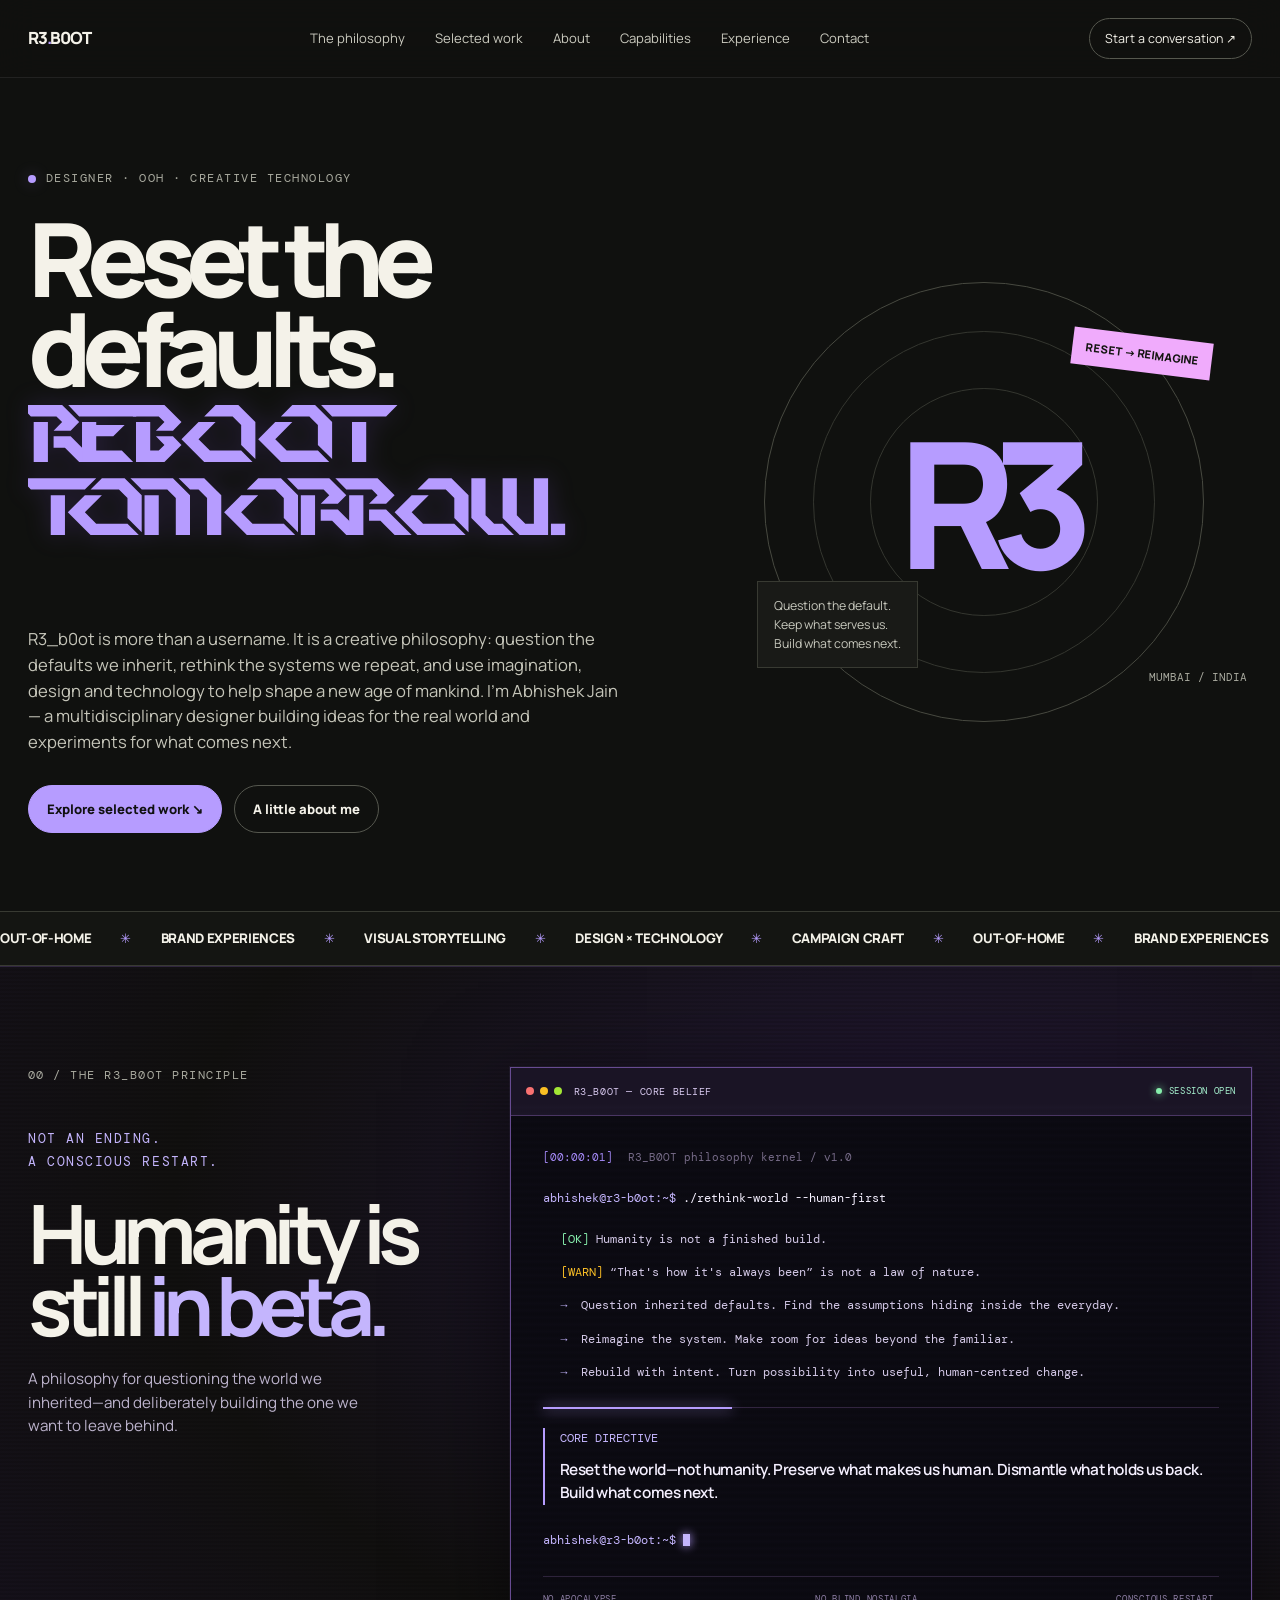
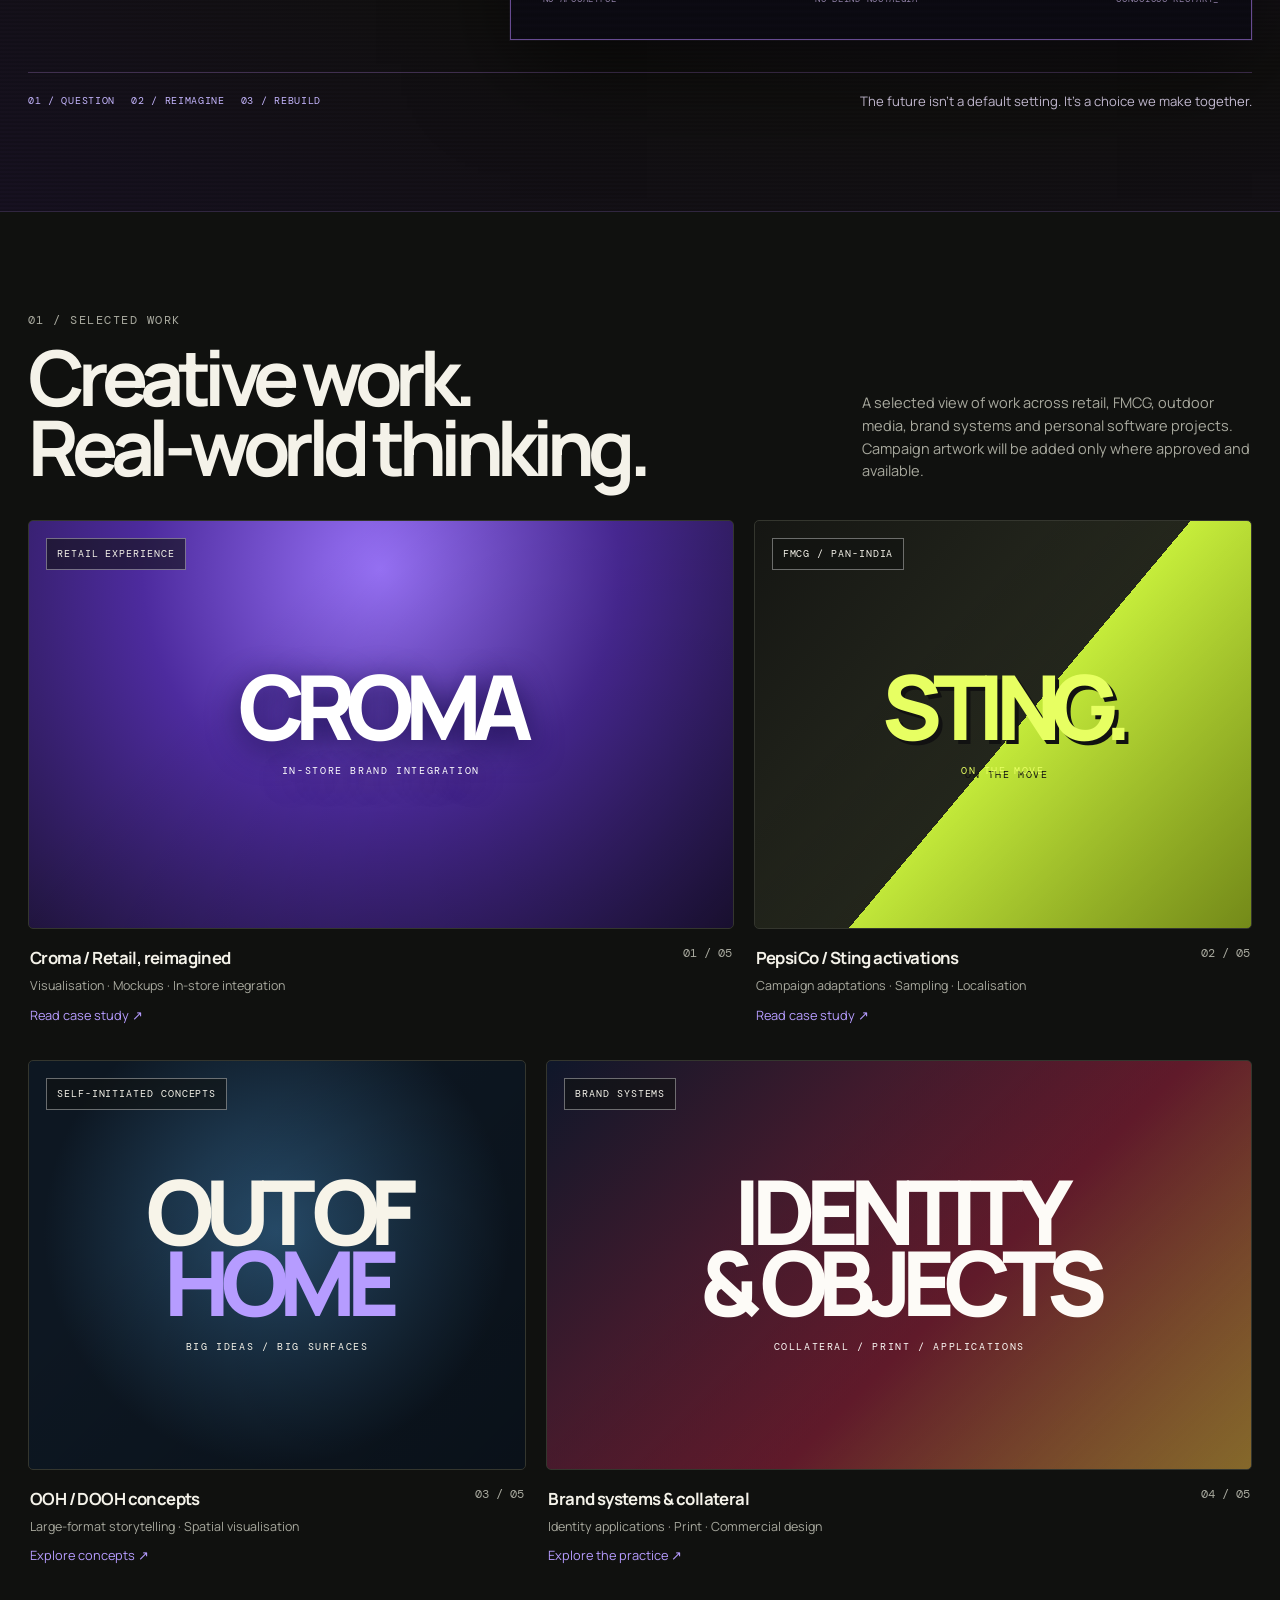
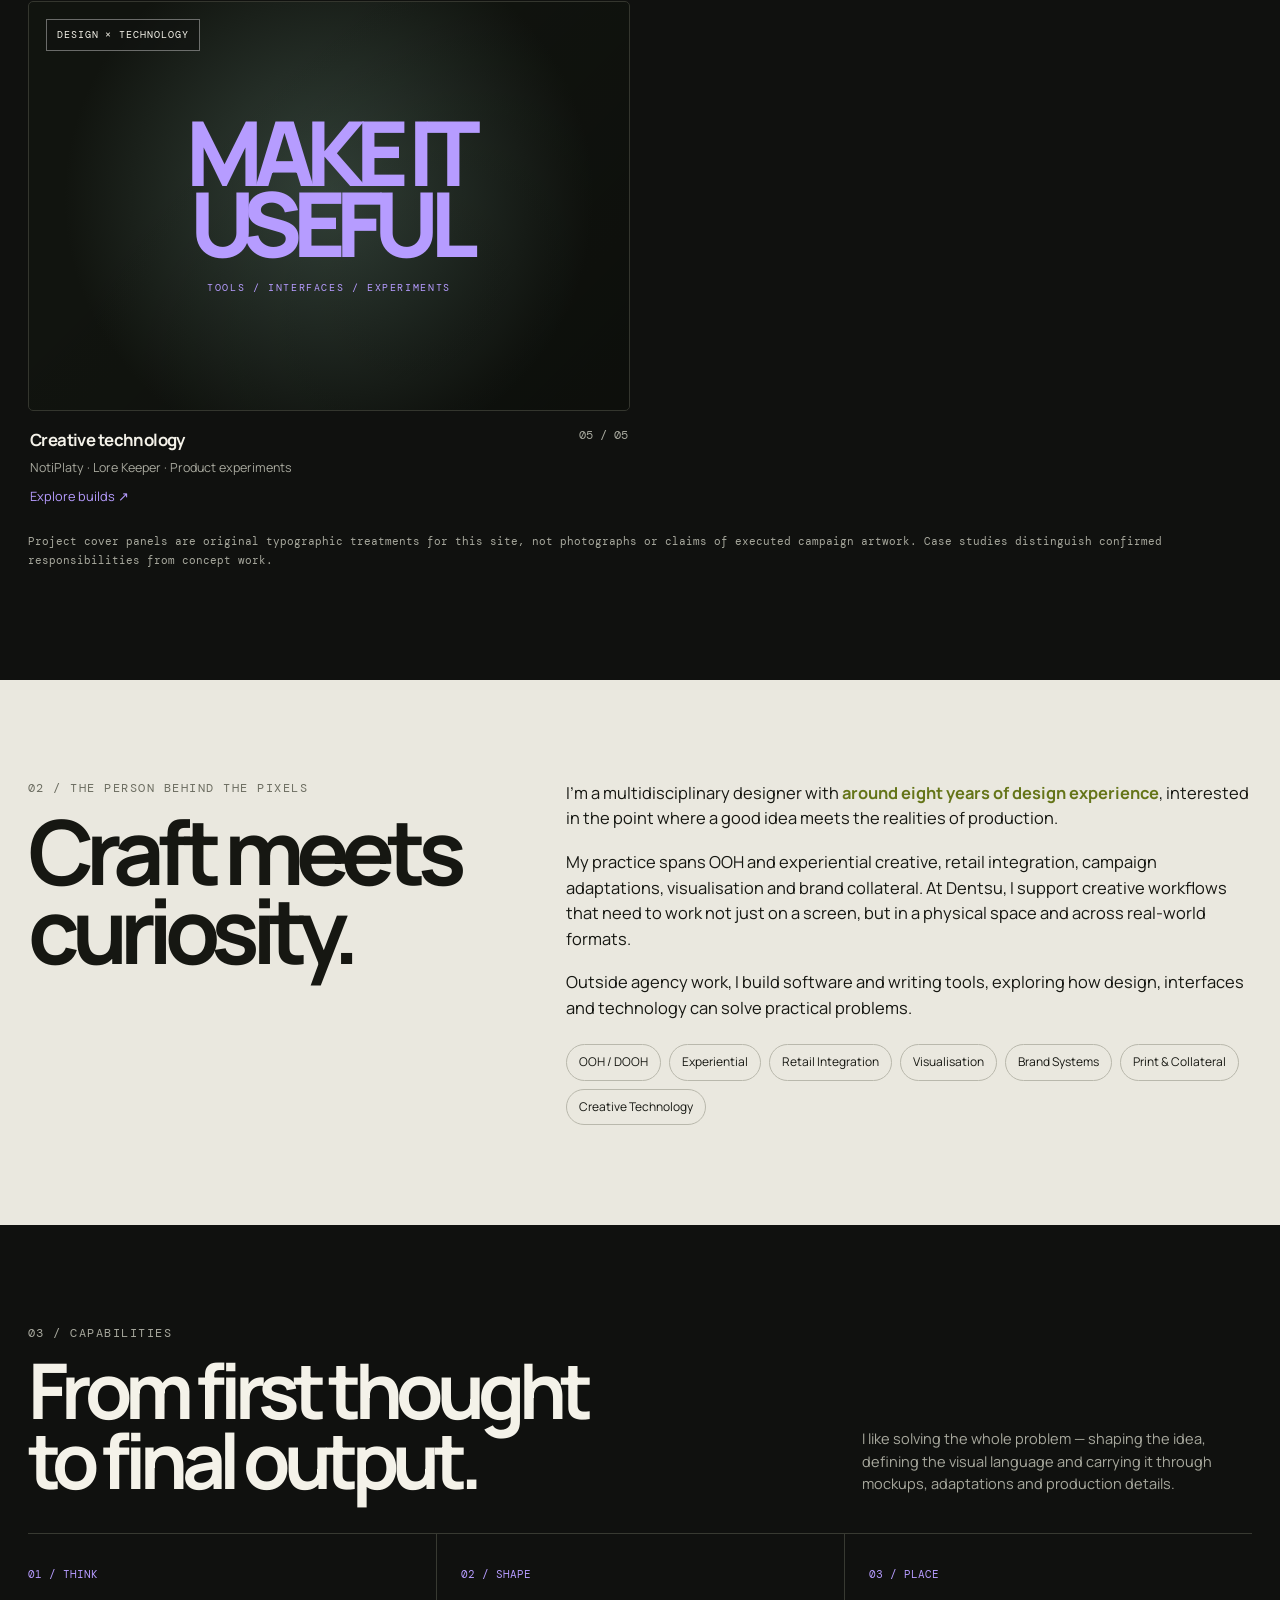
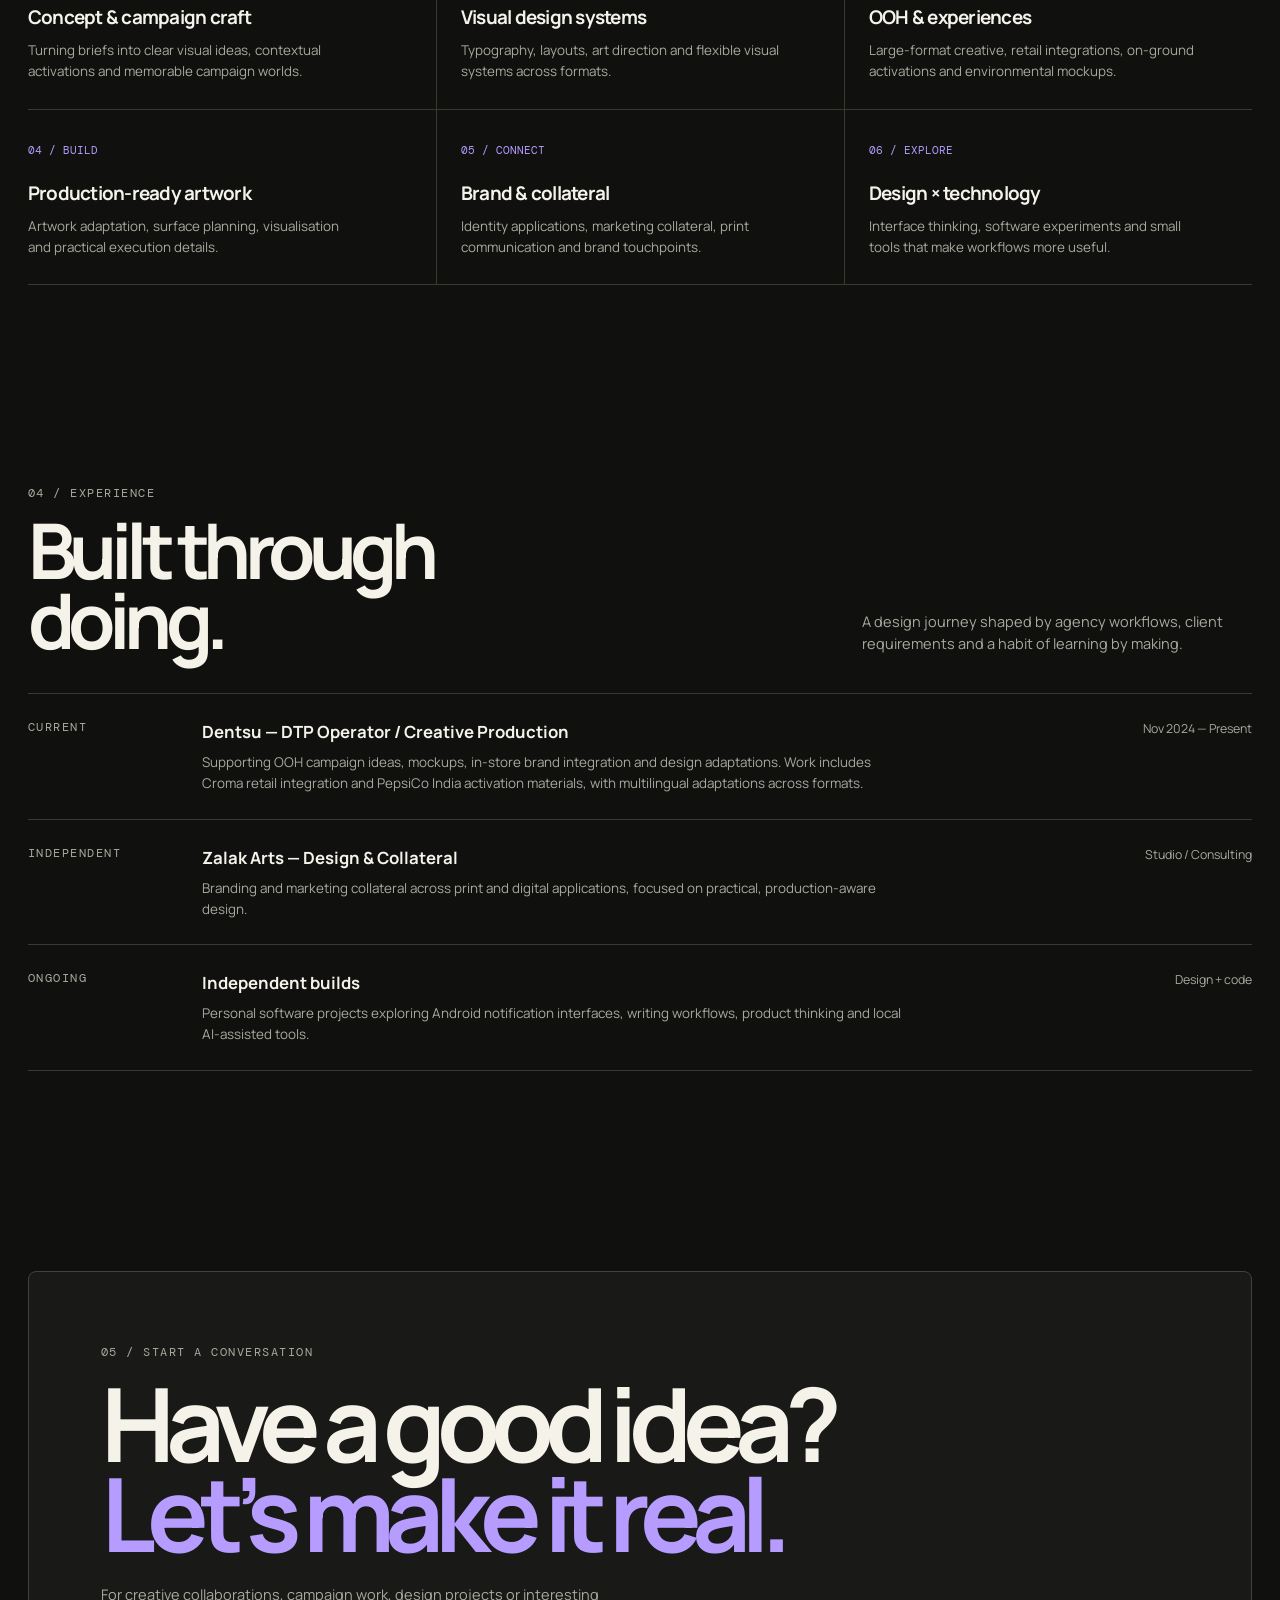
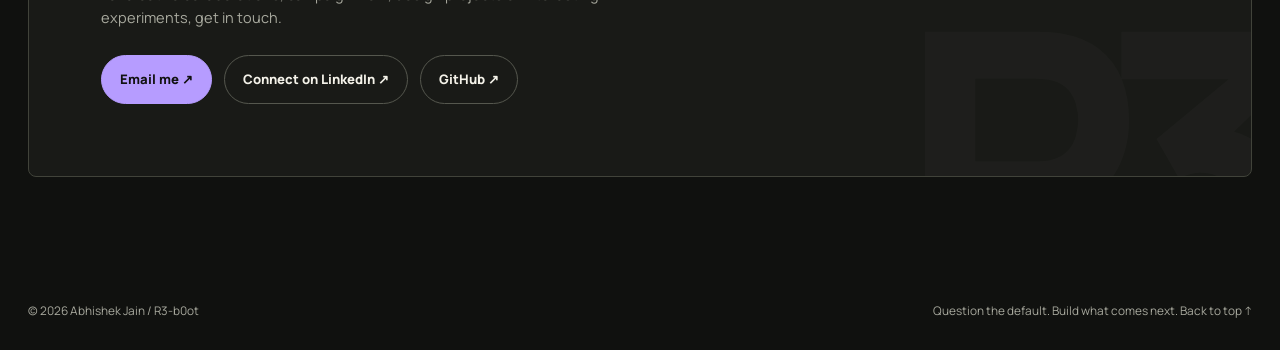
==== commit e3982d83: "Use R3_b0ot styling in hero display" ====
--- a/index.html
+++ b/index.html
@@ -1,5 +1,5 @@
 <!doctype html><html lang="en"><head><meta charset="utf-8"><meta name="viewport" content="width=device-width,initial-scale=1"><meta name="theme-color" content="#10110f"><meta name="description" content="R3_b0ot is Abhishek Jain’s creative philosophy: reset inherited defaults, rethink the present, and help build a more conscious new age of mankind through design and technology."><meta name="author" content="Abhishek Jain"><meta property="og:type" content="website"><meta property="og:title" content="Abhishek Jain — Creative Practice / R3-b0ot"><meta property="og:description" content="R3_b0ot: a deliberate reboot of old assumptions. Design, ideas and technology for a more conscious future."><meta property="og:url" content="https://r3-b0ot.github.io/"><meta property="og:image" content="https://r3-b0ot.github.io/assets/img/about.jpg"><link rel="icon" href="assets/img/favicon.png" type="image/png"><link rel="stylesheet" href="assets/css/portfolio.css"><title>Abhishek Jain — Creative Practice / R3-b0ot</title></head><body id="top"><div class="boot-loader" data-boot-loader aria-hidden="true"><div class="boot-loader-grid"></div><div class="boot-loader-core"><div class="boot-loader-mark" data-glitch="R3_B0OT">R3_B0OT</div><div class="boot-loader-rule"><span></span></div><div class="boot-loader-label">REBOOTING THE DEFAULTS</div><div class="boot-loader-status"><span data-boot-status>QUESTIONING ASSUMPTIONS</span><span data-boot-percent>00%</span></div><div class="boot-loader-track"><span></span></div><div class="boot-loader-foot">A MORE CONSCIOUS FUTURE / INITIALIZING</div></div></div><a class="skip-link" href="#main">Skip to content</a><header class="site-header"><div class="wrap nav"><a class="wordmark" href="index.html" aria-label="Abhishek Jain home">R3<span>.</span>B0OT</a><nav class="nav-links" id="primary-nav" data-nav aria-label="Main navigation"><a href="index.html#manifesto">The philosophy</a><a href="index.html#work">Selected work</a><a href="index.html#about">About</a><a href="index.html#capabilities">Capabilities</a><a href="index.html#experience">Experience</a><a href="index.html#contact">Contact</a></nav><a class="nav-contact" href="index.html#contact">Start a conversation ↗</a><button class="menu-toggle" data-menu-toggle aria-expanded="false" aria-controls="primary-nav">Menu +</button></div></header><main id="main">
-<section class="wrap hero"><div class="reveal"><div class="eyebrow"><span class="status-dot"></span> DESIGNER · OOH · CREATIVE TECHNOLOGY</div><h1>Reset the<br>defaults.<br><em class="reboot-display"><span class="reboot-display-label">Reboot tomorrow.</span><img src="assets/img/reboot-tomorrow.svg" alt="" aria-hidden="true"></em></h1><p class="hero-copy">R3_b0ot is more than a username. It is a creative philosophy: question the defaults we inherit, rethink the systems we repeat, and use imagination, design and technology to help shape a new age of mankind. I’m Abhishek Jain — a multidisciplinary designer building ideas for the real world and experiments for what comes next.</p><div class="actions"><a class="button" href="#work">Explore selected work ↘</a><a class="button secondary" href="#about">A little about me</a></div></div><div class="hero-art reveal" aria-label="Abstract R3-b0ot identity artwork"><div class="orbit"><div class="orbit-mark">R3</div><div class="orbit-stamp">RESET → REIMAGINE</div><div class="orbit-note">Question the default.<br>Keep what serves us.<br>Build what comes next.</div></div><div class="orbit-index">MUMBAI / INDIA</div></div></section>
+<section class="wrap hero"><div class="reveal"><div class="eyebrow"><span class="status-dot"></span> DESIGNER · OOH · CREATIVE TECHNOLOGY</div><h1>Reset the<br>defaults.<br><em class="reboot-display"><span class="reboot-display-label">R3_b0ot tomorrow.</span><img src="assets/img/reboot-tomorrow.svg" alt="" aria-hidden="true"></em></h1><p class="hero-copy">R3_b0ot is more than a username. It is a creative philosophy: question the defaults we inherit, rethink the systems we repeat, and use imagination, design and technology to help shape a new age of mankind. I’m Abhishek Jain — a multidisciplinary designer building ideas for the real world and experiments for what comes next.</p><div class="actions"><a class="button" href="#work">Explore selected work ↘</a><a class="button secondary" href="#about">A little about me</a></div></div><div class="hero-art reveal" aria-label="Abstract R3-b0ot identity artwork"><div class="orbit"><div class="orbit-mark">R3</div><div class="orbit-stamp">RESET → REIMAGINE</div><div class="orbit-note">Question the default.<br>Keep what serves us.<br>Build what comes next.</div></div><div class="orbit-index">MUMBAI / INDIA</div></div></section>
 <div class="ticker" aria-hidden="true"><div class="ticker-track"><span>OUT-OF-HOME <b>✳</b></span><span>BRAND EXPERIENCES <b>✳</b></span><span>VISUAL STORYTELLING <b>✳</b></span><span>DESIGN × TECHNOLOGY <b>✳</b></span><span>CAMPAIGN CRAFT <b>✳</b></span><span>OUT-OF-HOME <b>✳</b></span><span>BRAND EXPERIENCES <b>✳</b></span><span>VISUAL STORYTELLING <b>✳</b></span><span>DESIGN × TECHNOLOGY <b>✳</b></span><span>CAMPAIGN CRAFT <b>✳</b></span></div></div>
 
 <section class="section manifesto-section" id="manifesto"><div class="wrap manifesto-terminal-wrap">
--- a/assets/css/portfolio.css
+++ b/assets/css/portfolio.css
@@ -117,3 +117,10 @@
 .boot-loader-mark:after{color:#8b5cf6;transform:translateX(-4px);clip-path:inset(48% 0 0 0);animation:boot-slice-b .9s steps(1,end) infinite}
 @keyframes boot-jitter{0%,70%,73%,100%{filter:none}71%{filter:brightness(1.8) hue-rotate(35deg);transform:translateX(-5px) skewX(-3deg)}72%{filter:brightness(.7);transform:translateX(4px) skewX(2deg)}}
 @media(prefers-reduced-motion:reduce){.boot-loader-mark{animation:none!important}.boot-loader-mark:before,.boot-loader-mark:after{animation:none!important}}
+
+/* Perfect Dark BRK display lettering, converted to a single lightweight SVG artwork. */
+.hero h1 .reboot-display{display:block;position:relative;max-width:540px;margin-top:.08em;line-height:1;color:var(--lime)}
+.hero h1 .reboot-display img{display:block;width:100%;height:auto;filter:drop-shadow(0 0 12px #8b5cf633)}
+.reboot-display-label{position:absolute!important;width:1px;height:1px;padding:0;margin:-1px;overflow:hidden;clip:rect(0,0,0,0);white-space:nowrap;border:0}
+@media(max-width:820px){.hero h1 .reboot-display{max-width:500px;margin-top:.12em}}
+@media(max-width:560px){.hero h1 .reboot-display{max-width:100%;margin-top:.14em}.hero h1 .reboot-display img{max-height:150px}}
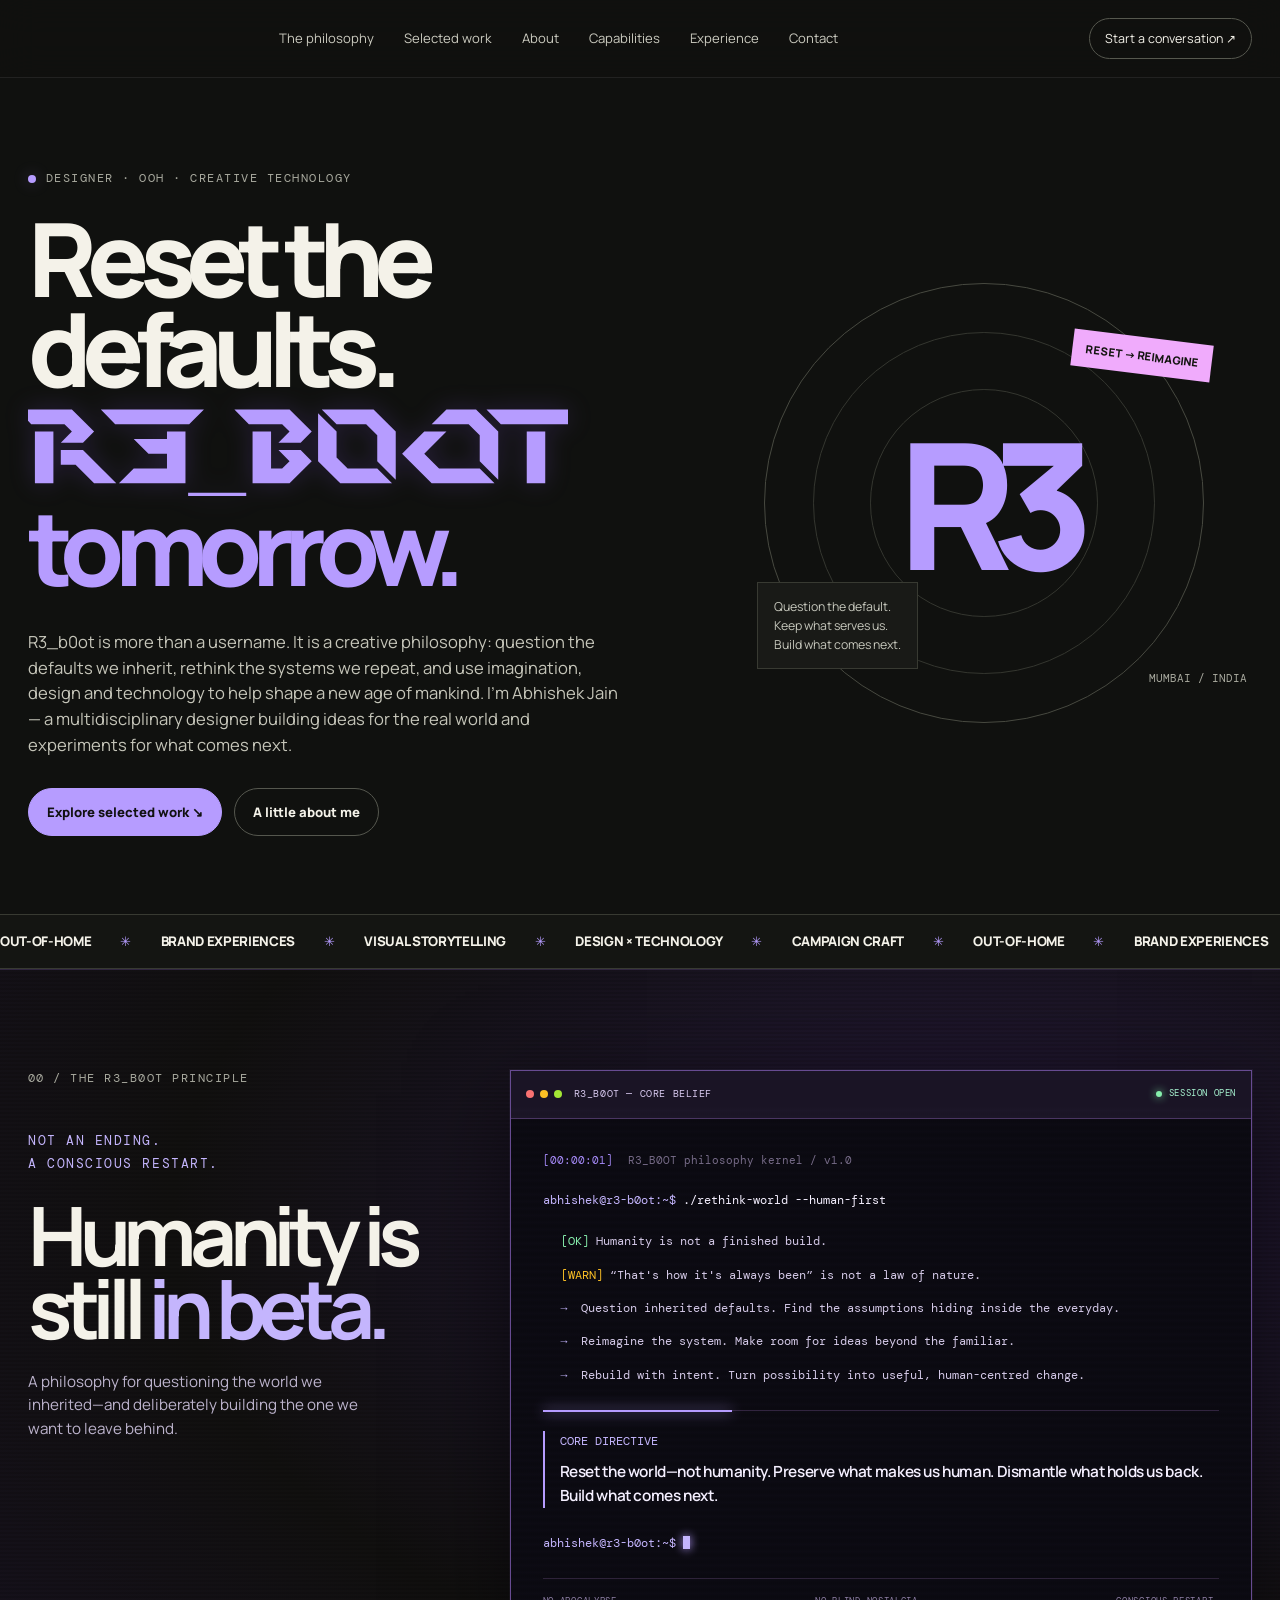
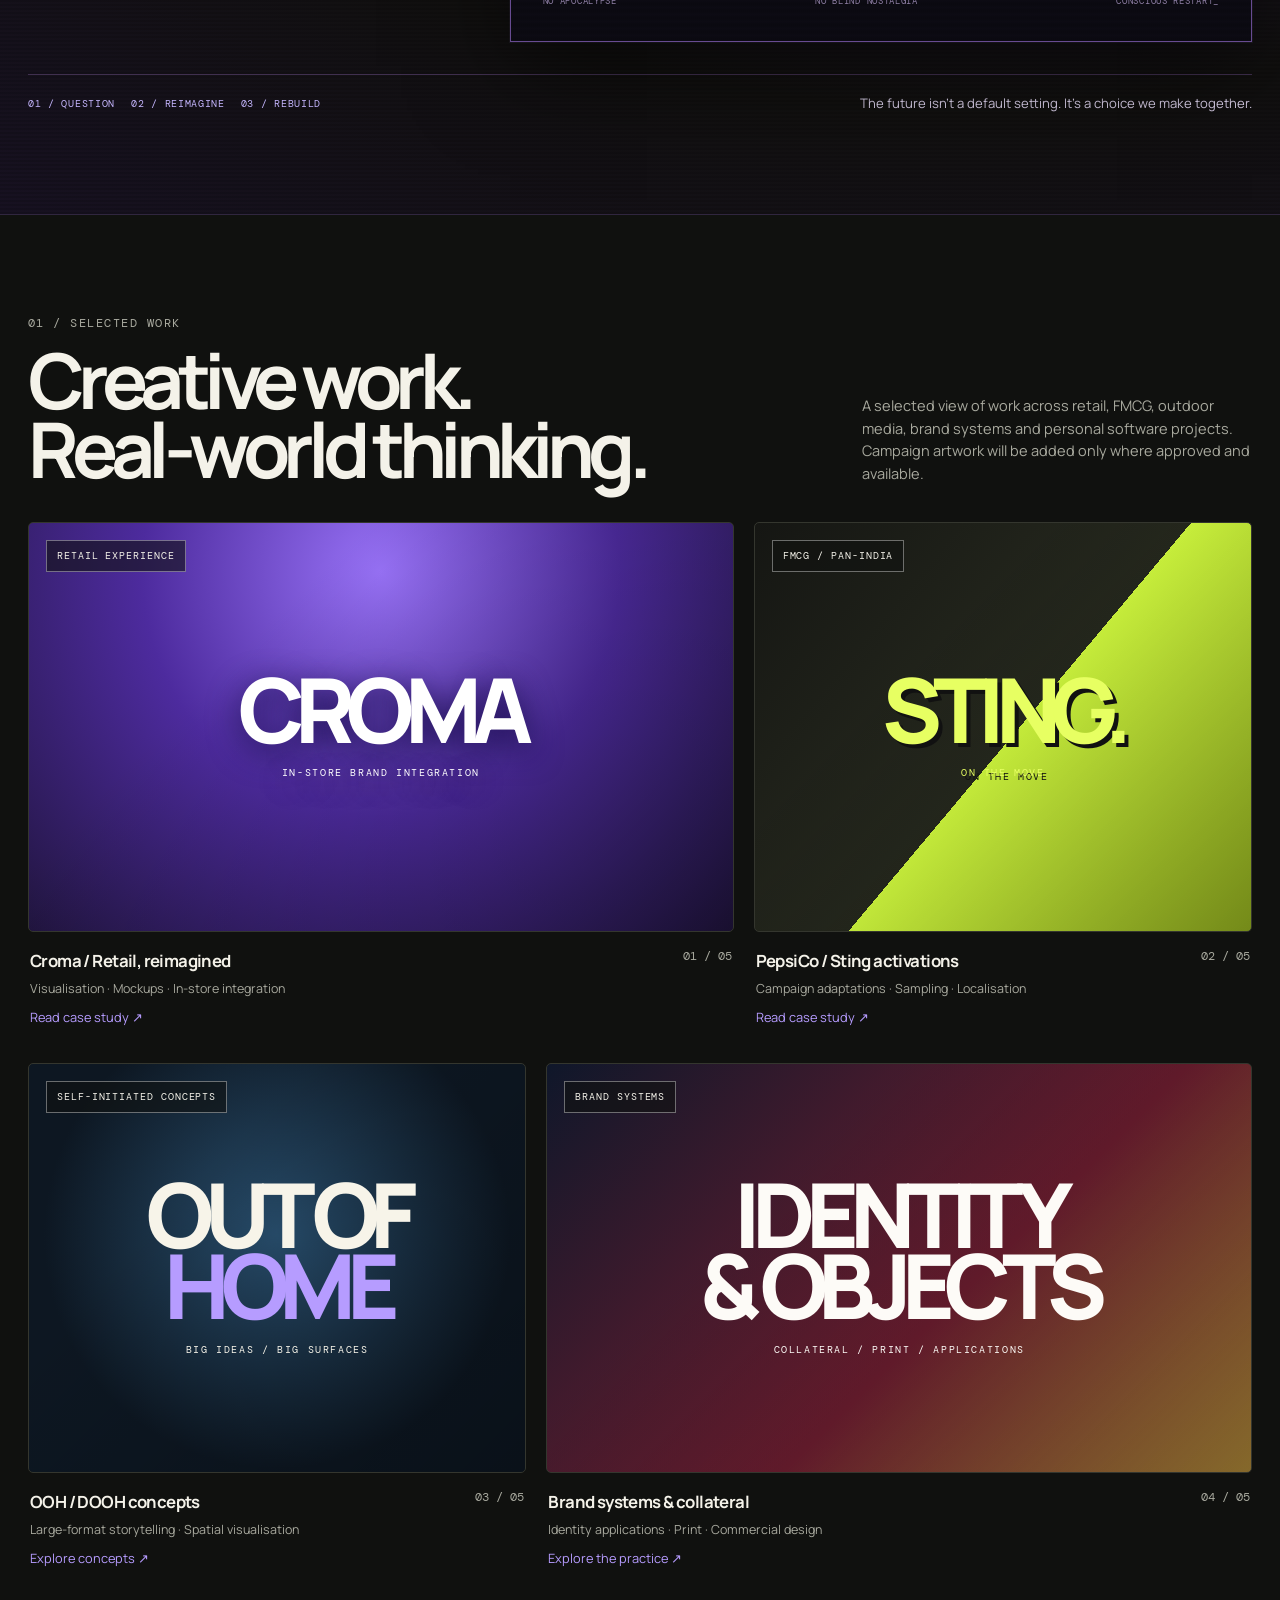
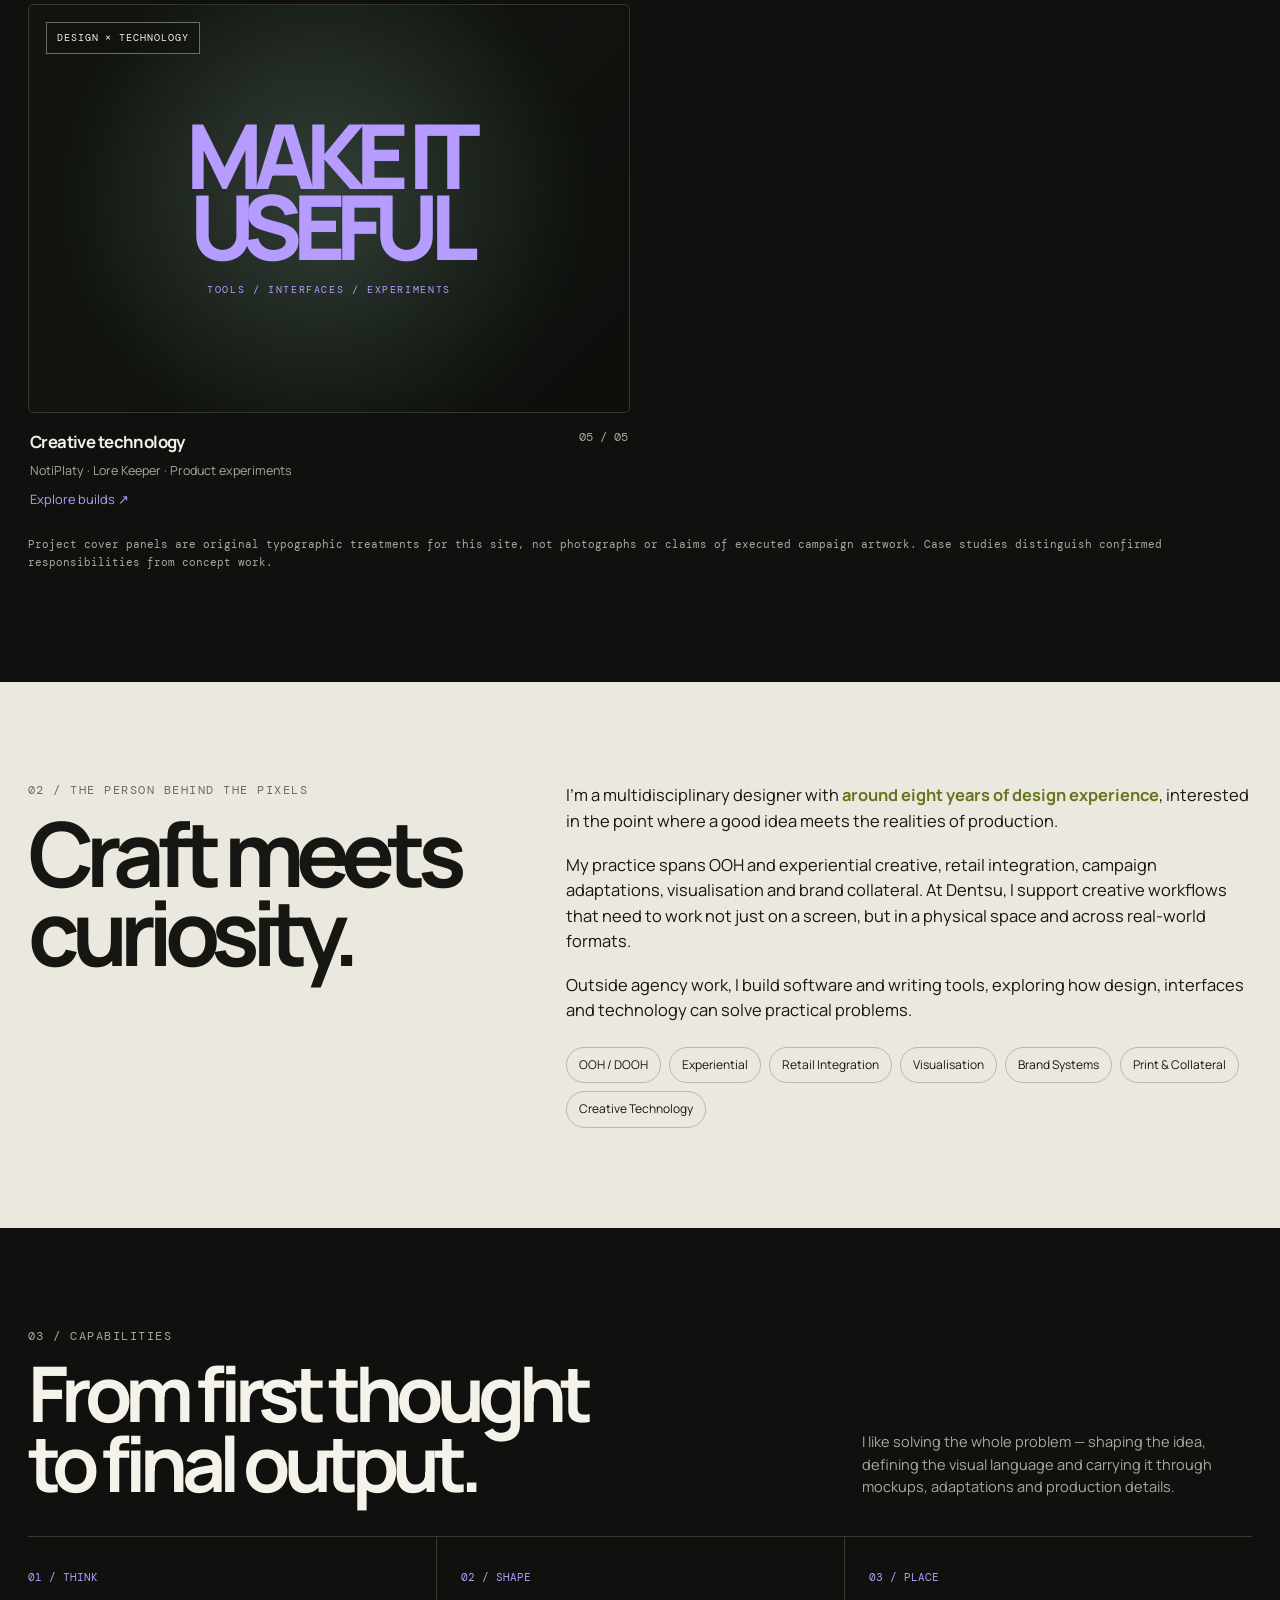
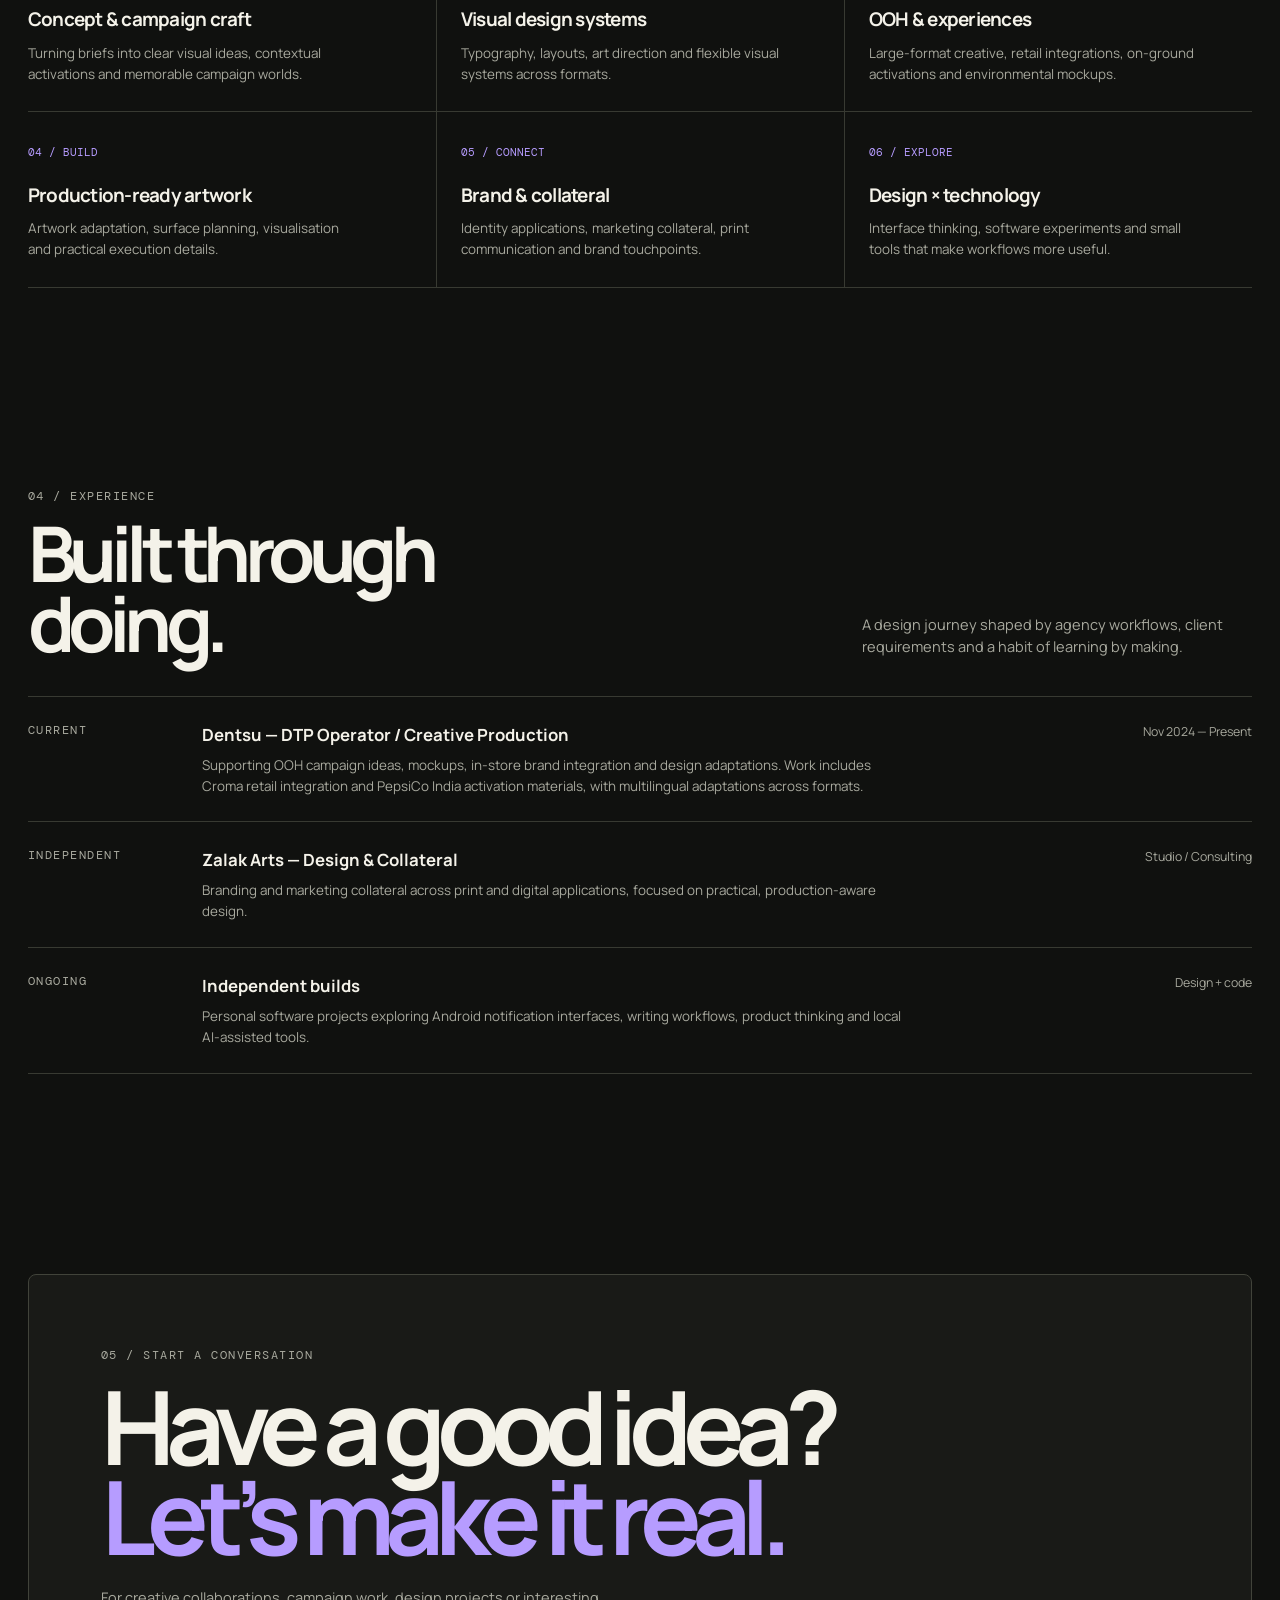
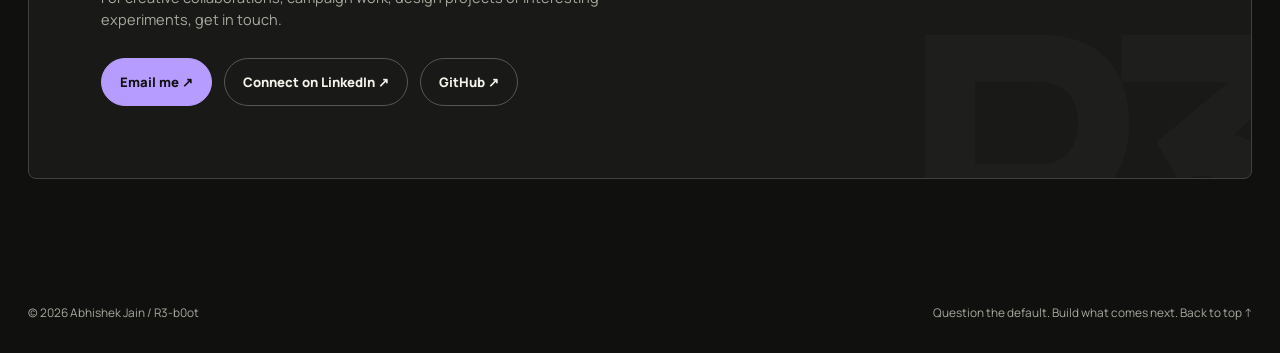
==== commit 2d08c653: "Apply Perfect Dark only to R3_b0ot brand marks" ====
--- a/index.html
+++ b/index.html
@@ -1,5 +1,5 @@
-<!doctype html><html lang="en"><head><meta charset="utf-8"><meta name="viewport" content="width=device-width,initial-scale=1"><meta name="theme-color" content="#10110f"><meta name="description" content="R3_b0ot is Abhishek Jain’s creative philosophy: reset inherited defaults, rethink the present, and help build a more conscious new age of mankind through design and technology."><meta name="author" content="Abhishek Jain"><meta property="og:type" content="website"><meta property="og:title" content="Abhishek Jain — Creative Practice / R3-b0ot"><meta property="og:description" content="R3_b0ot: a deliberate reboot of old assumptions. Design, ideas and technology for a more conscious future."><meta property="og:url" content="https://r3-b0ot.github.io/"><meta property="og:image" content="https://r3-b0ot.github.io/assets/img/about.jpg"><link rel="icon" href="assets/img/favicon.png" type="image/png"><link rel="stylesheet" href="assets/css/portfolio.css"><title>Abhishek Jain — Creative Practice / R3-b0ot</title></head><body id="top"><div class="boot-loader" data-boot-loader aria-hidden="true"><div class="boot-loader-grid"></div><div class="boot-loader-core"><div class="boot-loader-mark" data-glitch="R3_B0OT">R3_B0OT</div><div class="boot-loader-rule"><span></span></div><div class="boot-loader-label">REBOOTING THE DEFAULTS</div><div class="boot-loader-status"><span data-boot-status>QUESTIONING ASSUMPTIONS</span><span data-boot-percent>00%</span></div><div class="boot-loader-track"><span></span></div><div class="boot-loader-foot">A MORE CONSCIOUS FUTURE / INITIALIZING</div></div></div><a class="skip-link" href="#main">Skip to content</a><header class="site-header"><div class="wrap nav"><a class="wordmark" href="index.html" aria-label="Abhishek Jain home">R3<span>.</span>B0OT</a><nav class="nav-links" id="primary-nav" data-nav aria-label="Main navigation"><a href="index.html#manifesto">The philosophy</a><a href="index.html#work">Selected work</a><a href="index.html#about">About</a><a href="index.html#capabilities">Capabilities</a><a href="index.html#experience">Experience</a><a href="index.html#contact">Contact</a></nav><a class="nav-contact" href="index.html#contact">Start a conversation ↗</a><button class="menu-toggle" data-menu-toggle aria-expanded="false" aria-controls="primary-nav">Menu +</button></div></header><main id="main">
-<section class="wrap hero"><div class="reveal"><div class="eyebrow"><span class="status-dot"></span> DESIGNER · OOH · CREATIVE TECHNOLOGY</div><h1>Reset the<br>defaults.<br><em class="reboot-display"><span class="reboot-display-label">R3_b0ot tomorrow.</span><img src="assets/img/reboot-tomorrow.svg" alt="" aria-hidden="true"></em></h1><p class="hero-copy">R3_b0ot is more than a username. It is a creative philosophy: question the defaults we inherit, rethink the systems we repeat, and use imagination, design and technology to help shape a new age of mankind. I’m Abhishek Jain — a multidisciplinary designer building ideas for the real world and experiments for what comes next.</p><div class="actions"><a class="button" href="#work">Explore selected work ↘</a><a class="button secondary" href="#about">A little about me</a></div></div><div class="hero-art reveal" aria-label="Abstract R3-b0ot identity artwork"><div class="orbit"><div class="orbit-mark">R3</div><div class="orbit-stamp">RESET → REIMAGINE</div><div class="orbit-note">Question the default.<br>Keep what serves us.<br>Build what comes next.</div></div><div class="orbit-index">MUMBAI / INDIA</div></div></section>
+<!doctype html><html lang="en"><head><meta charset="utf-8"><meta name="viewport" content="width=device-width,initial-scale=1"><meta name="theme-color" content="#10110f"><meta name="description" content="R3_b0ot is Abhishek Jain’s creative philosophy: reset inherited defaults, rethink the present, and help build a more conscious new age of mankind through design and technology."><meta name="author" content="Abhishek Jain"><meta property="og:type" content="website"><meta property="og:title" content="Abhishek Jain — Creative Practice / R3-b0ot"><meta property="og:description" content="R3_b0ot: a deliberate reboot of old assumptions. Design, ideas and technology for a more conscious future."><meta property="og:url" content="https://r3-b0ot.github.io/"><meta property="og:image" content="https://r3-b0ot.github.io/assets/img/about.jpg"><link rel="icon" href="assets/img/favicon.png" type="image/png"><link rel="stylesheet" href="assets/css/portfolio.css"><title>Abhishek Jain — Creative Practice / R3-b0ot</title></head><body id="top"><div class="boot-loader" data-boot-loader aria-hidden="true"><div class="boot-loader-grid"></div><div class="boot-loader-core"><div class="boot-loader-mark" data-glitch="R3_B0OT"><img src="assets/img/r3-b0ot-perfect-dark.svg" alt="R3_b0ot"></div><div class="boot-loader-rule"><span></span></div><div class="boot-loader-label">REBOOTING THE DEFAULTS</div><div class="boot-loader-status"><span data-boot-status>QUESTIONING ASSUMPTIONS</span><span data-boot-percent>00%</span></div><div class="boot-loader-track"><span></span></div><div class="boot-loader-foot">A MORE CONSCIOUS FUTURE / INITIALIZING</div></div></div><a class="skip-link" href="#main">Skip to content</a><header class="site-header"><div class="wrap nav"><a class="wordmark" href="index.html" aria-label="Abhishek Jain home"><img src="assets/img/r3-b0ot-perfect-dark.svg" alt="" aria-hidden="true"></a><nav class="nav-links" id="primary-nav" data-nav aria-label="Main navigation"><a href="index.html#manifesto">The philosophy</a><a href="index.html#work">Selected work</a><a href="index.html#about">About</a><a href="index.html#capabilities">Capabilities</a><a href="index.html#experience">Experience</a><a href="index.html#contact">Contact</a></nav><a class="nav-contact" href="index.html#contact">Start a conversation ↗</a><button class="menu-toggle" data-menu-toggle aria-expanded="false" aria-controls="primary-nav">Menu +</button></div></header><main id="main">
+<section class="wrap hero"><div class="reveal"><div class="eyebrow"><span class="status-dot"></span> DESIGNER · OOH · CREATIVE TECHNOLOGY</div><h1>Reset the<br>defaults.<br><em class="reboot-display"><img src="assets/img/r3-b0ot-perfect-dark.svg" alt="R3_b0ot"><span class="reboot-tomorrow">tomorrow.</span></em></h1><p class="hero-copy">R3_b0ot is more than a username. It is a creative philosophy: question the defaults we inherit, rethink the systems we repeat, and use imagination, design and technology to help shape a new age of mankind. I’m Abhishek Jain — a multidisciplinary designer building ideas for the real world and experiments for what comes next.</p><div class="actions"><a class="button" href="#work">Explore selected work ↘</a><a class="button secondary" href="#about">A little about me</a></div></div><div class="hero-art reveal" aria-label="Abstract R3-b0ot identity artwork"><div class="orbit"><div class="orbit-mark">R3</div><div class="orbit-stamp">RESET → REIMAGINE</div><div class="orbit-note">Question the default.<br>Keep what serves us.<br>Build what comes next.</div></div><div class="orbit-index">MUMBAI / INDIA</div></div></section>
 <div class="ticker" aria-hidden="true"><div class="ticker-track"><span>OUT-OF-HOME <b>✳</b></span><span>BRAND EXPERIENCES <b>✳</b></span><span>VISUAL STORYTELLING <b>✳</b></span><span>DESIGN × TECHNOLOGY <b>✳</b></span><span>CAMPAIGN CRAFT <b>✳</b></span><span>OUT-OF-HOME <b>✳</b></span><span>BRAND EXPERIENCES <b>✳</b></span><span>VISUAL STORYTELLING <b>✳</b></span><span>DESIGN × TECHNOLOGY <b>✳</b></span><span>CAMPAIGN CRAFT <b>✳</b></span></div></div>
 
 <section class="section manifesto-section" id="manifesto"><div class="wrap manifesto-terminal-wrap">
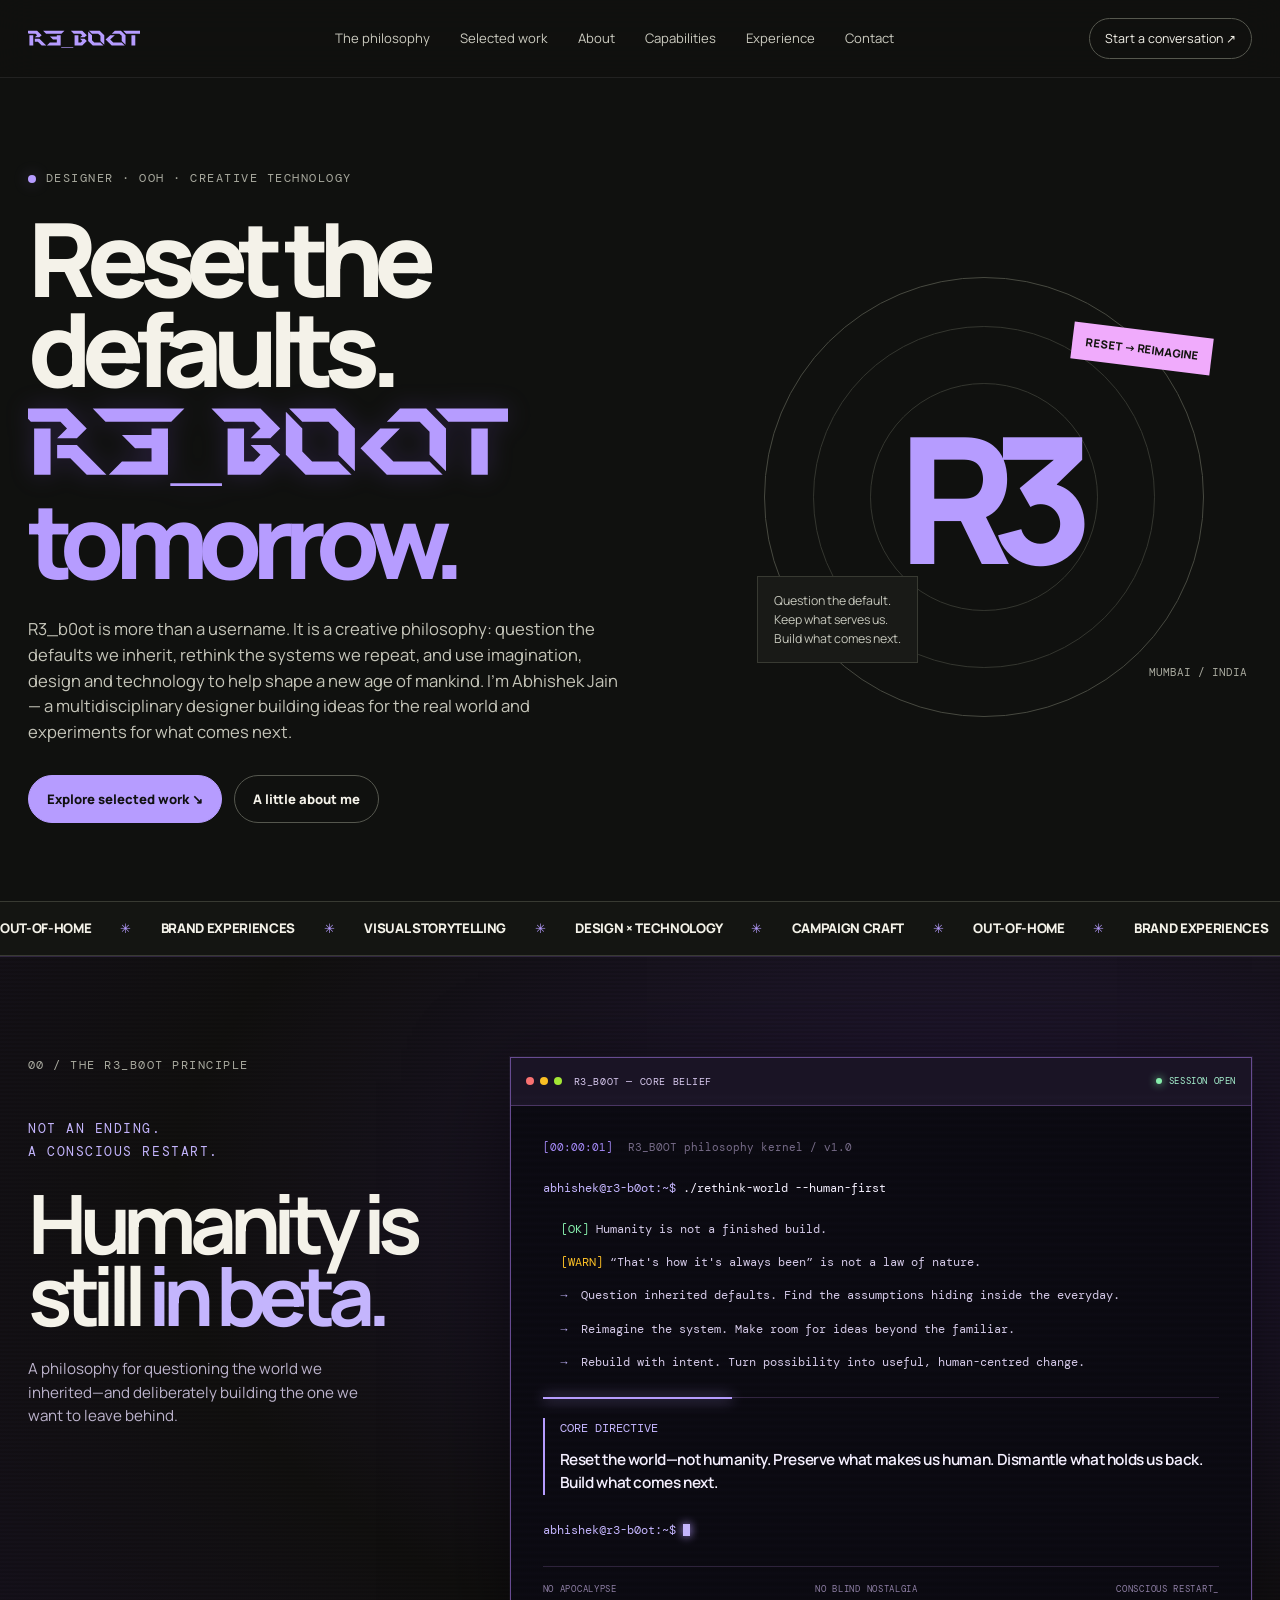
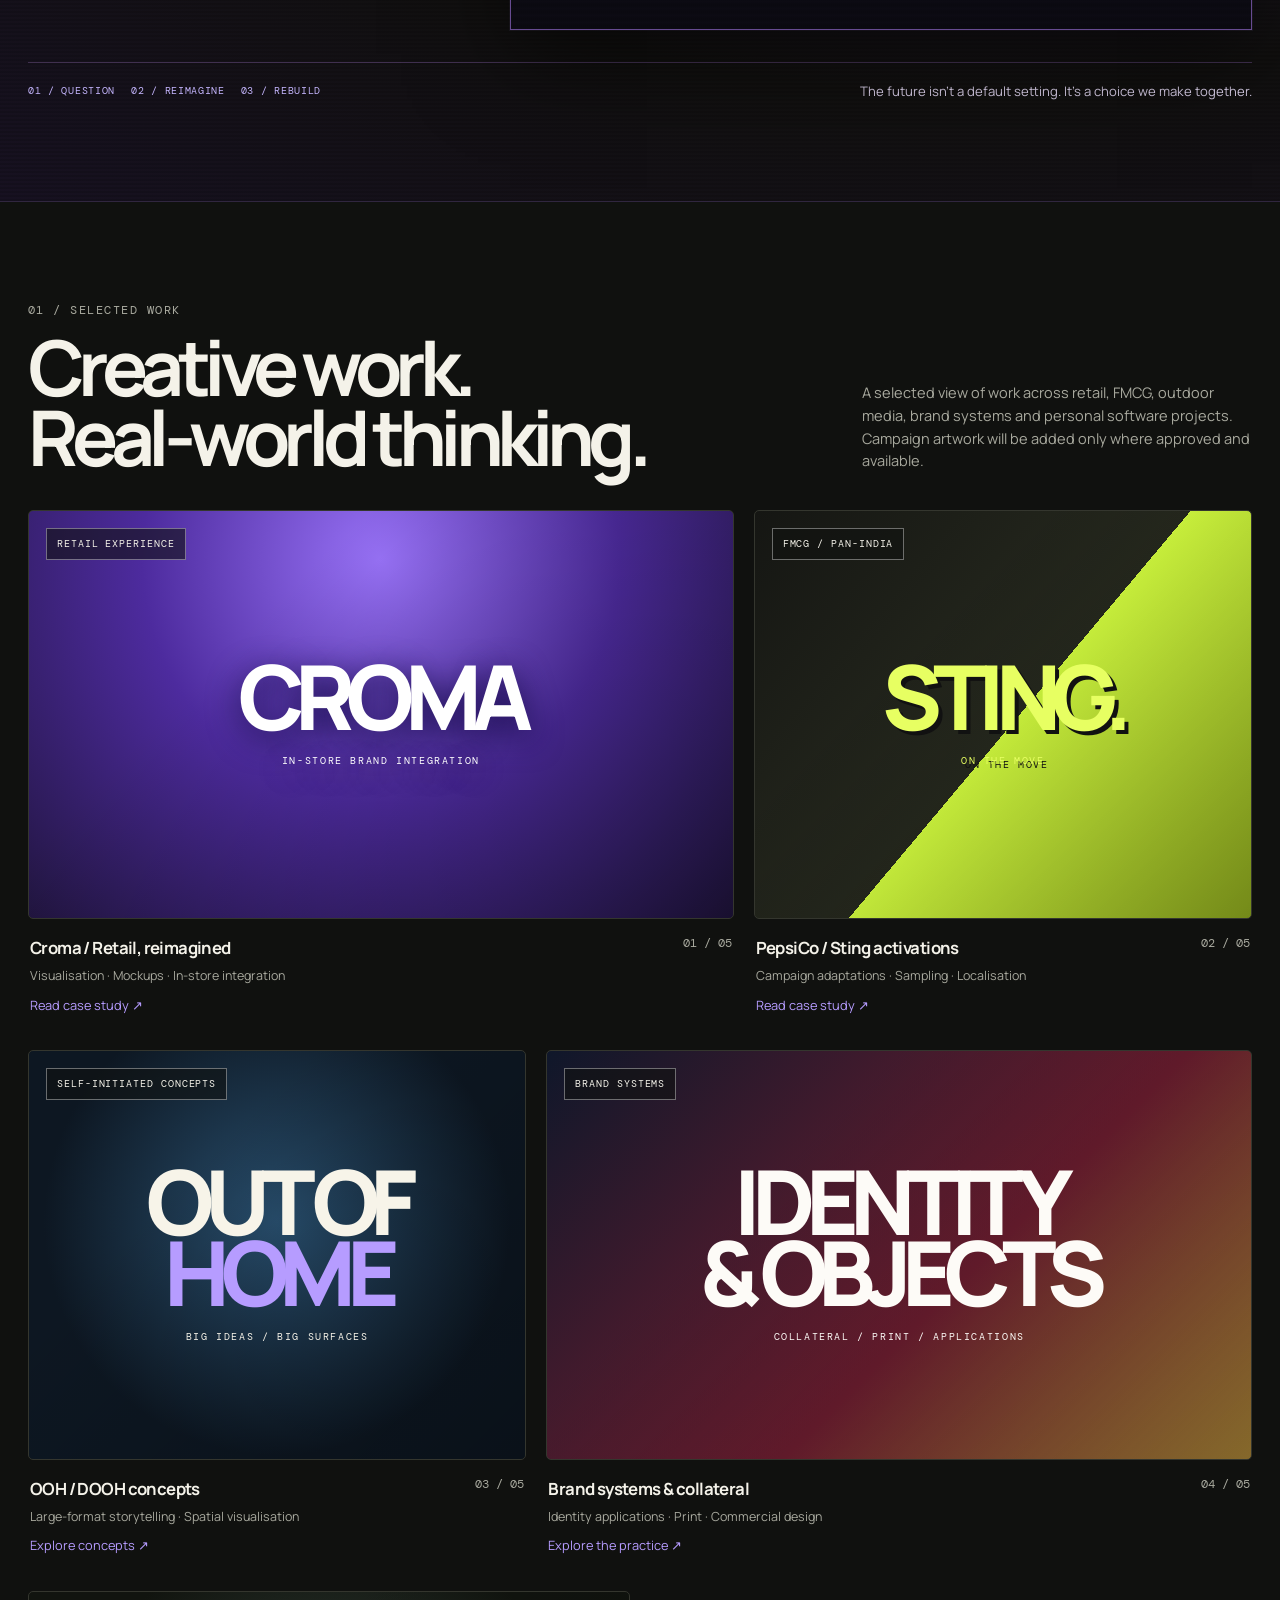
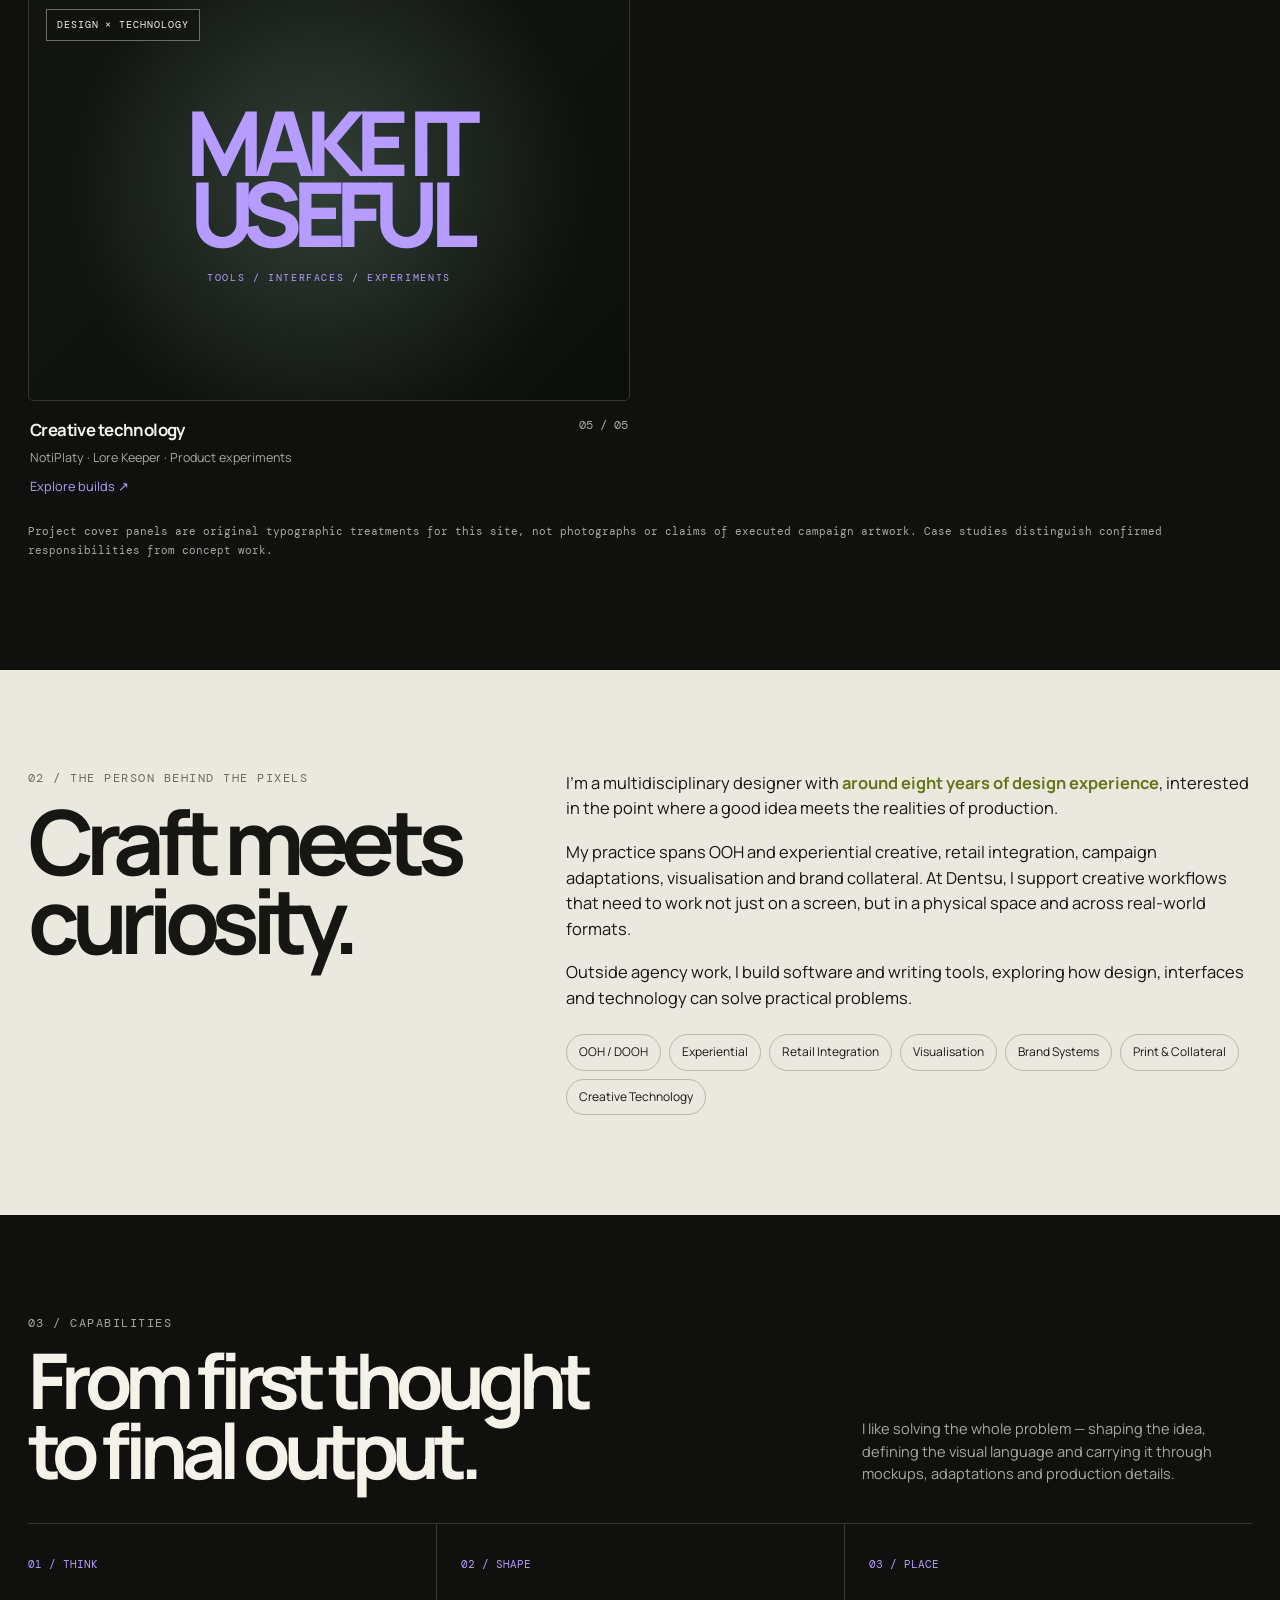
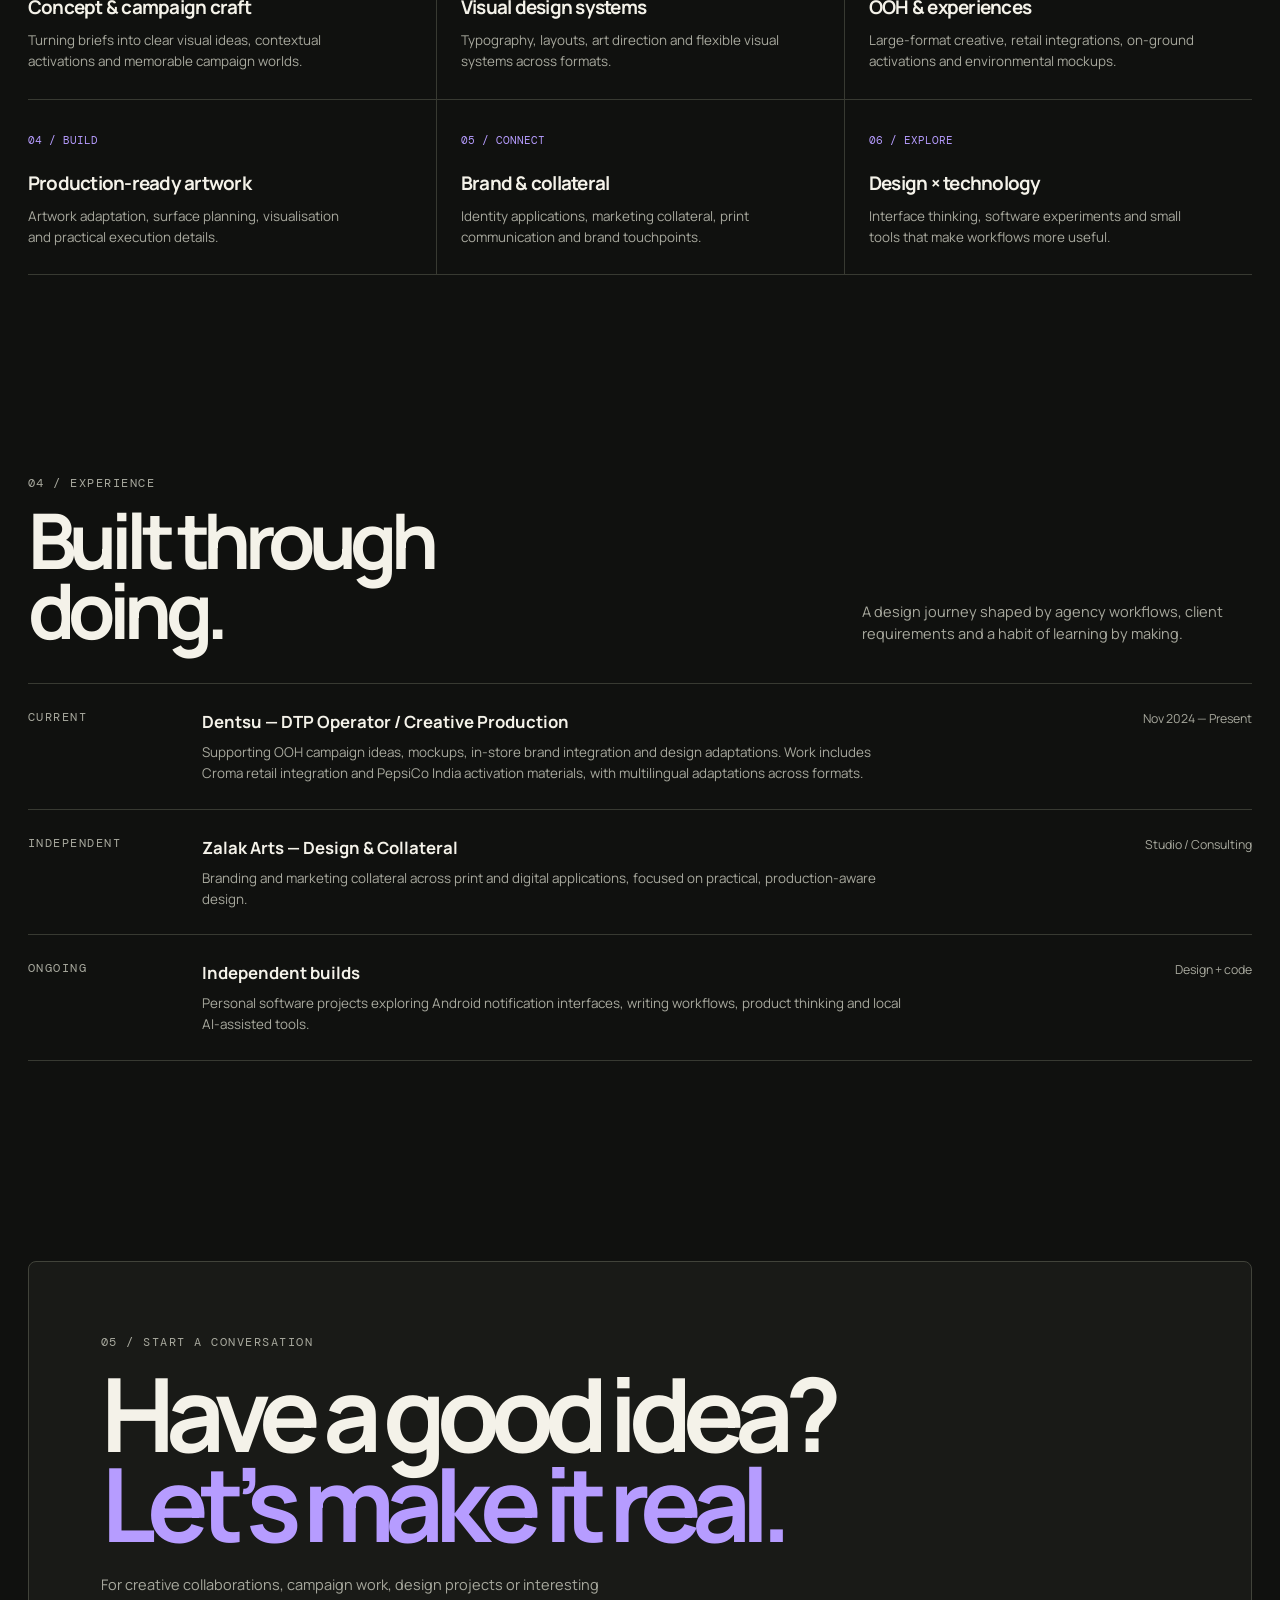
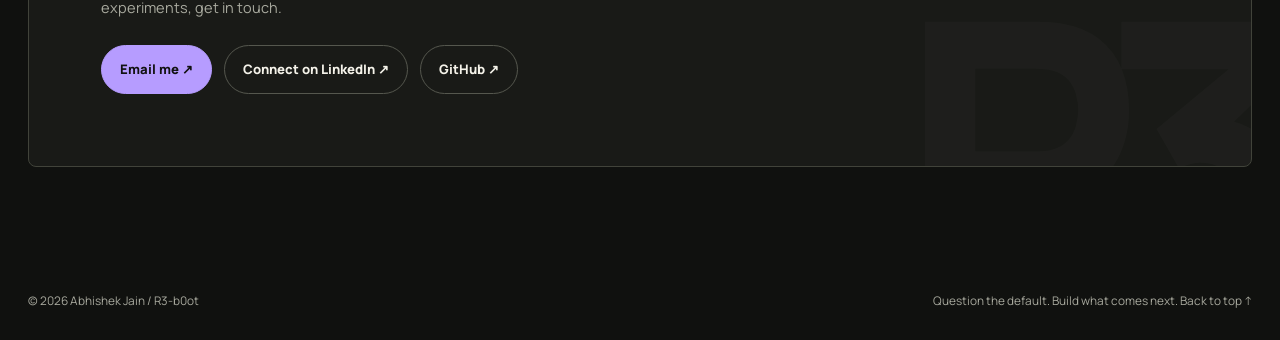
==== commit 786a86c7: "Use vector wordmark layers for loader glitch" ====
--- a/index.html
+++ b/index.html
@@ -1,4 +1,4 @@
-<!doctype html><html lang="en"><head><meta charset="utf-8"><meta name="viewport" content="width=device-width,initial-scale=1"><meta name="theme-color" content="#10110f"><meta name="description" content="R3_b0ot is Abhishek Jain’s creative philosophy: reset inherited defaults, rethink the present, and help build a more conscious new age of mankind through design and technology."><meta name="author" content="Abhishek Jain"><meta property="og:type" content="website"><meta property="og:title" content="Abhishek Jain — Creative Practice / R3-b0ot"><meta property="og:description" content="R3_b0ot: a deliberate reboot of old assumptions. Design, ideas and technology for a more conscious future."><meta property="og:url" content="https://r3-b0ot.github.io/"><meta property="og:image" content="https://r3-b0ot.github.io/assets/img/about.jpg"><link rel="icon" href="assets/img/favicon.png" type="image/png"><link rel="stylesheet" href="assets/css/portfolio.css"><title>Abhishek Jain — Creative Practice / R3-b0ot</title></head><body id="top"><div class="boot-loader" data-boot-loader aria-hidden="true"><div class="boot-loader-grid"></div><div class="boot-loader-core"><div class="boot-loader-mark" data-glitch="R3_B0OT"><img src="assets/img/r3-b0ot-perfect-dark.svg" alt="R3_b0ot"></div><div class="boot-loader-rule"><span></span></div><div class="boot-loader-label">REBOOTING THE DEFAULTS</div><div class="boot-loader-status"><span data-boot-status>QUESTIONING ASSUMPTIONS</span><span data-boot-percent>00%</span></div><div class="boot-loader-track"><span></span></div><div class="boot-loader-foot">A MORE CONSCIOUS FUTURE / INITIALIZING</div></div></div><a class="skip-link" href="#main">Skip to content</a><header class="site-header"><div class="wrap nav"><a class="wordmark" href="index.html" aria-label="Abhishek Jain home"><img src="assets/img/r3-b0ot-perfect-dark.svg" alt="" aria-hidden="true"></a><nav class="nav-links" id="primary-nav" data-nav aria-label="Main navigation"><a href="index.html#manifesto">The philosophy</a><a href="index.html#work">Selected work</a><a href="index.html#about">About</a><a href="index.html#capabilities">Capabilities</a><a href="index.html#experience">Experience</a><a href="index.html#contact">Contact</a></nav><a class="nav-contact" href="index.html#contact">Start a conversation ↗</a><button class="menu-toggle" data-menu-toggle aria-expanded="false" aria-controls="primary-nav">Menu +</button></div></header><main id="main">
+<!doctype html><html lang="en"><head><meta charset="utf-8"><meta name="viewport" content="width=device-width,initial-scale=1"><meta name="theme-color" content="#10110f"><meta name="description" content="R3_b0ot is Abhishek Jain’s creative philosophy: reset inherited defaults, rethink the present, and help build a more conscious new age of mankind through design and technology."><meta name="author" content="Abhishek Jain"><meta property="og:type" content="website"><meta property="og:title" content="Abhishek Jain — Creative Practice / R3-b0ot"><meta property="og:description" content="R3_b0ot: a deliberate reboot of old assumptions. Design, ideas and technology for a more conscious future."><meta property="og:url" content="https://r3-b0ot.github.io/"><meta property="og:image" content="https://r3-b0ot.github.io/assets/img/about.jpg"><link rel="icon" href="assets/img/favicon.png" type="image/png"><link rel="stylesheet" href="assets/css/portfolio.css"><title>Abhishek Jain — Creative Practice / R3-b0ot</title></head><body id="top"><div class="boot-loader" data-boot-loader aria-hidden="true"><div class="boot-loader-grid"></div><div class="boot-loader-core"><div class="boot-loader-mark" aria-label="R3_b0ot"><img class="boot-mark-base" src="assets/img/r3-b0ot-perfect-dark.svg" alt="R3_b0ot"><img class="boot-mark-glitch boot-mark-glitch-a" src="assets/img/r3-b0ot-perfect-dark.svg" alt="" aria-hidden="true"><img class="boot-mark-glitch boot-mark-glitch-b" src="assets/img/r3-b0ot-perfect-dark.svg" alt="" aria-hidden="true"></div><div class="boot-loader-rule"><span></span></div><div class="boot-loader-label">REBOOTING THE DEFAULTS</div><div class="boot-loader-status"><span data-boot-status>QUESTIONING ASSUMPTIONS</span><span data-boot-percent>00%</span></div><div class="boot-loader-track"><span></span></div><div class="boot-loader-foot">A MORE CONSCIOUS FUTURE / INITIALIZING</div></div></div><a class="skip-link" href="#main">Skip to content</a><header class="site-header"><div class="wrap nav"><a class="wordmark" href="index.html" aria-label="Abhishek Jain home"><img src="assets/img/r3-b0ot-perfect-dark.svg" alt="" aria-hidden="true"></a><nav class="nav-links" id="primary-nav" data-nav aria-label="Main navigation"><a href="index.html#manifesto">The philosophy</a><a href="index.html#work">Selected work</a><a href="index.html#about">About</a><a href="index.html#capabilities">Capabilities</a><a href="index.html#experience">Experience</a><a href="index.html#contact">Contact</a></nav><a class="nav-contact" href="index.html#contact">Start a conversation ↗</a><button class="menu-toggle" data-menu-toggle aria-expanded="false" aria-controls="primary-nav">Menu +</button></div></header><main id="main">
 <section class="wrap hero"><div class="reveal"><div class="eyebrow"><span class="status-dot"></span> DESIGNER · OOH · CREATIVE TECHNOLOGY</div><h1>Reset the<br>defaults.<br><em class="reboot-display"><img src="assets/img/r3-b0ot-perfect-dark.svg" alt="R3_b0ot"><span class="reboot-tomorrow">tomorrow.</span></em></h1><p class="hero-copy">R3_b0ot is more than a username. It is a creative philosophy: question the defaults we inherit, rethink the systems we repeat, and use imagination, design and technology to help shape a new age of mankind. I’m Abhishek Jain — a multidisciplinary designer building ideas for the real world and experiments for what comes next.</p><div class="actions"><a class="button" href="#work">Explore selected work ↘</a><a class="button secondary" href="#about">A little about me</a></div></div><div class="hero-art reveal" aria-label="Abstract R3-b0ot identity artwork"><div class="orbit"><div class="orbit-mark">R3</div><div class="orbit-stamp">RESET → REIMAGINE</div><div class="orbit-note">Question the default.<br>Keep what serves us.<br>Build what comes next.</div></div><div class="orbit-index">MUMBAI / INDIA</div></div></section>
 <div class="ticker" aria-hidden="true"><div class="ticker-track"><span>OUT-OF-HOME <b>✳</b></span><span>BRAND EXPERIENCES <b>✳</b></span><span>VISUAL STORYTELLING <b>✳</b></span><span>DESIGN × TECHNOLOGY <b>✳</b></span><span>CAMPAIGN CRAFT <b>✳</b></span><span>OUT-OF-HOME <b>✳</b></span><span>BRAND EXPERIENCES <b>✳</b></span><span>VISUAL STORYTELLING <b>✳</b></span><span>DESIGN × TECHNOLOGY <b>✳</b></span><span>CAMPAIGN CRAFT <b>✳</b></span></div></div>
 
--- a/assets/css/portfolio.css
+++ b/assets/css/portfolio.css
@@ -124,3 +124,11 @@
 .reboot-display-label{position:absolute!important;width:1px;height:1px;padding:0;margin:-1px;overflow:hidden;clip:rect(0,0,0,0);white-space:nowrap;border:0}
 @media(max-width:820px){.hero h1 .reboot-display{max-width:500px;margin-top:.12em}}
 @media(max-width:560px){.hero h1 .reboot-display{max-width:100%;margin-top:.14em}.hero h1 .reboot-display img{max-height:150px}}
+
+/* Perfect Dark is reserved for the R3_b0ot brand mark only. */
+.wordmark img{width:112px;height:24px;object-fit:contain;object-position:left center}
+.boot-loader-mark img{display:block;width:min(54vw,420px);max-height:100px;object-fit:contain}
+.hero h1 .reboot-display{display:block;position:relative;max-width:540px;margin-top:.08em;line-height:1;color:var(--lime);font-style:normal}
+.hero h1 .reboot-display img{display:block;width:min(100%,480px);height:auto;filter:drop-shadow(0 0 12px #8b5cf633)}
+.hero h1 .reboot-tomorrow{display:block;font:inherit;color:var(--lime);letter-spacing:inherit;line-height:.9;margin-top:.08em}
+@media(max-width:560px){.hero h1 .reboot-display img{width:min(100%,390px);max-height:none}}
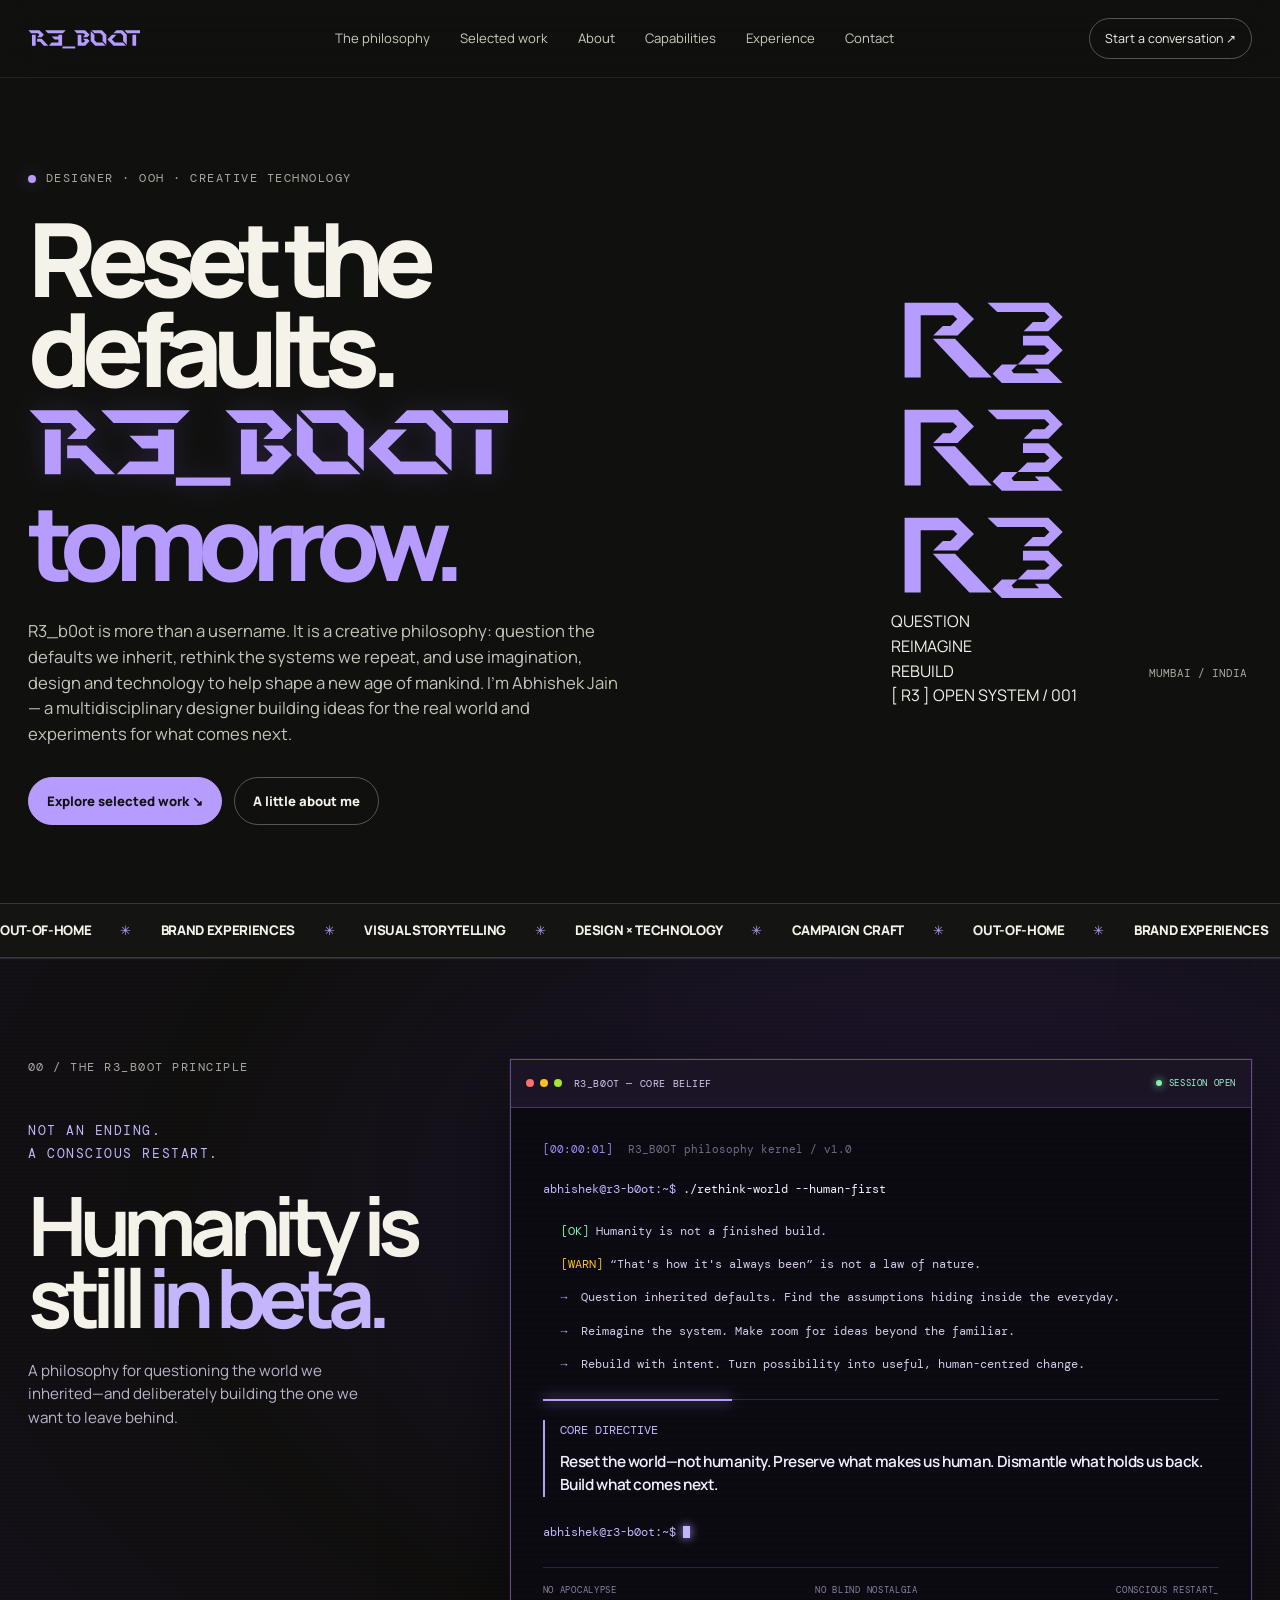
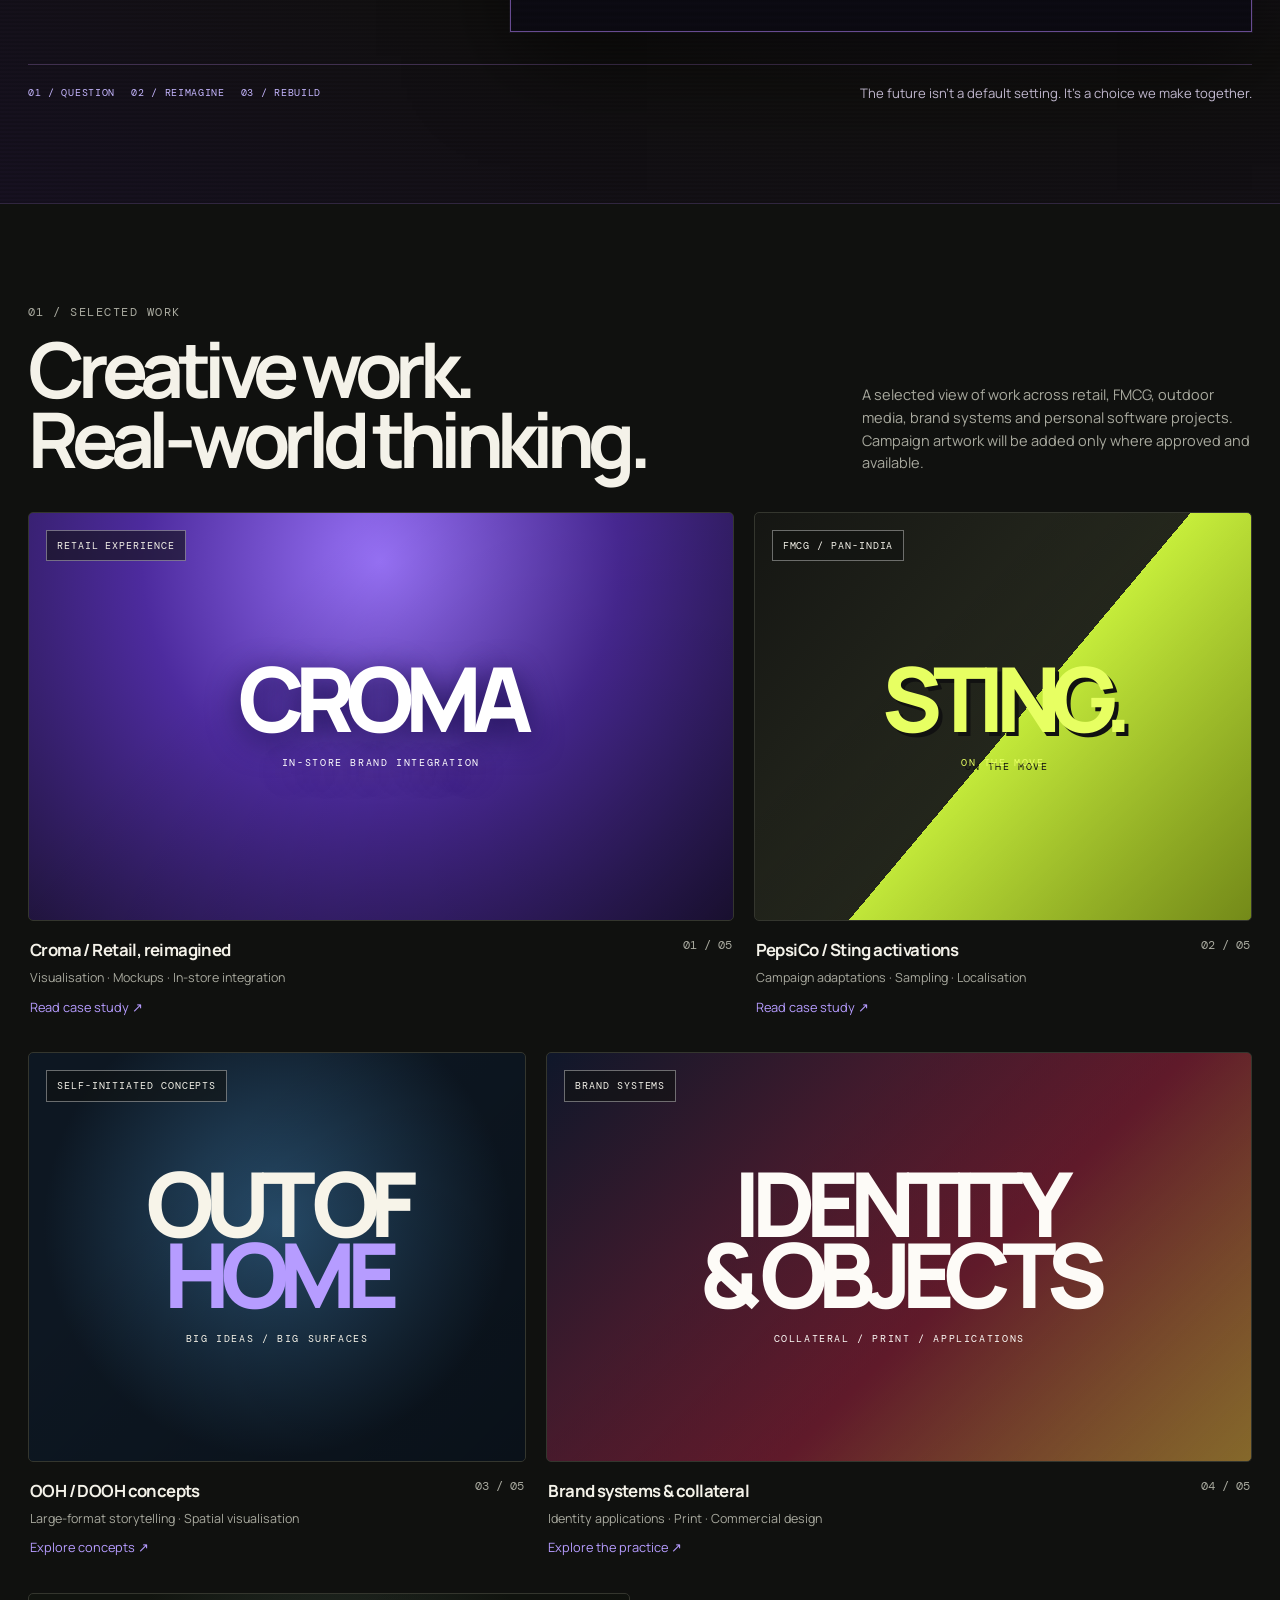
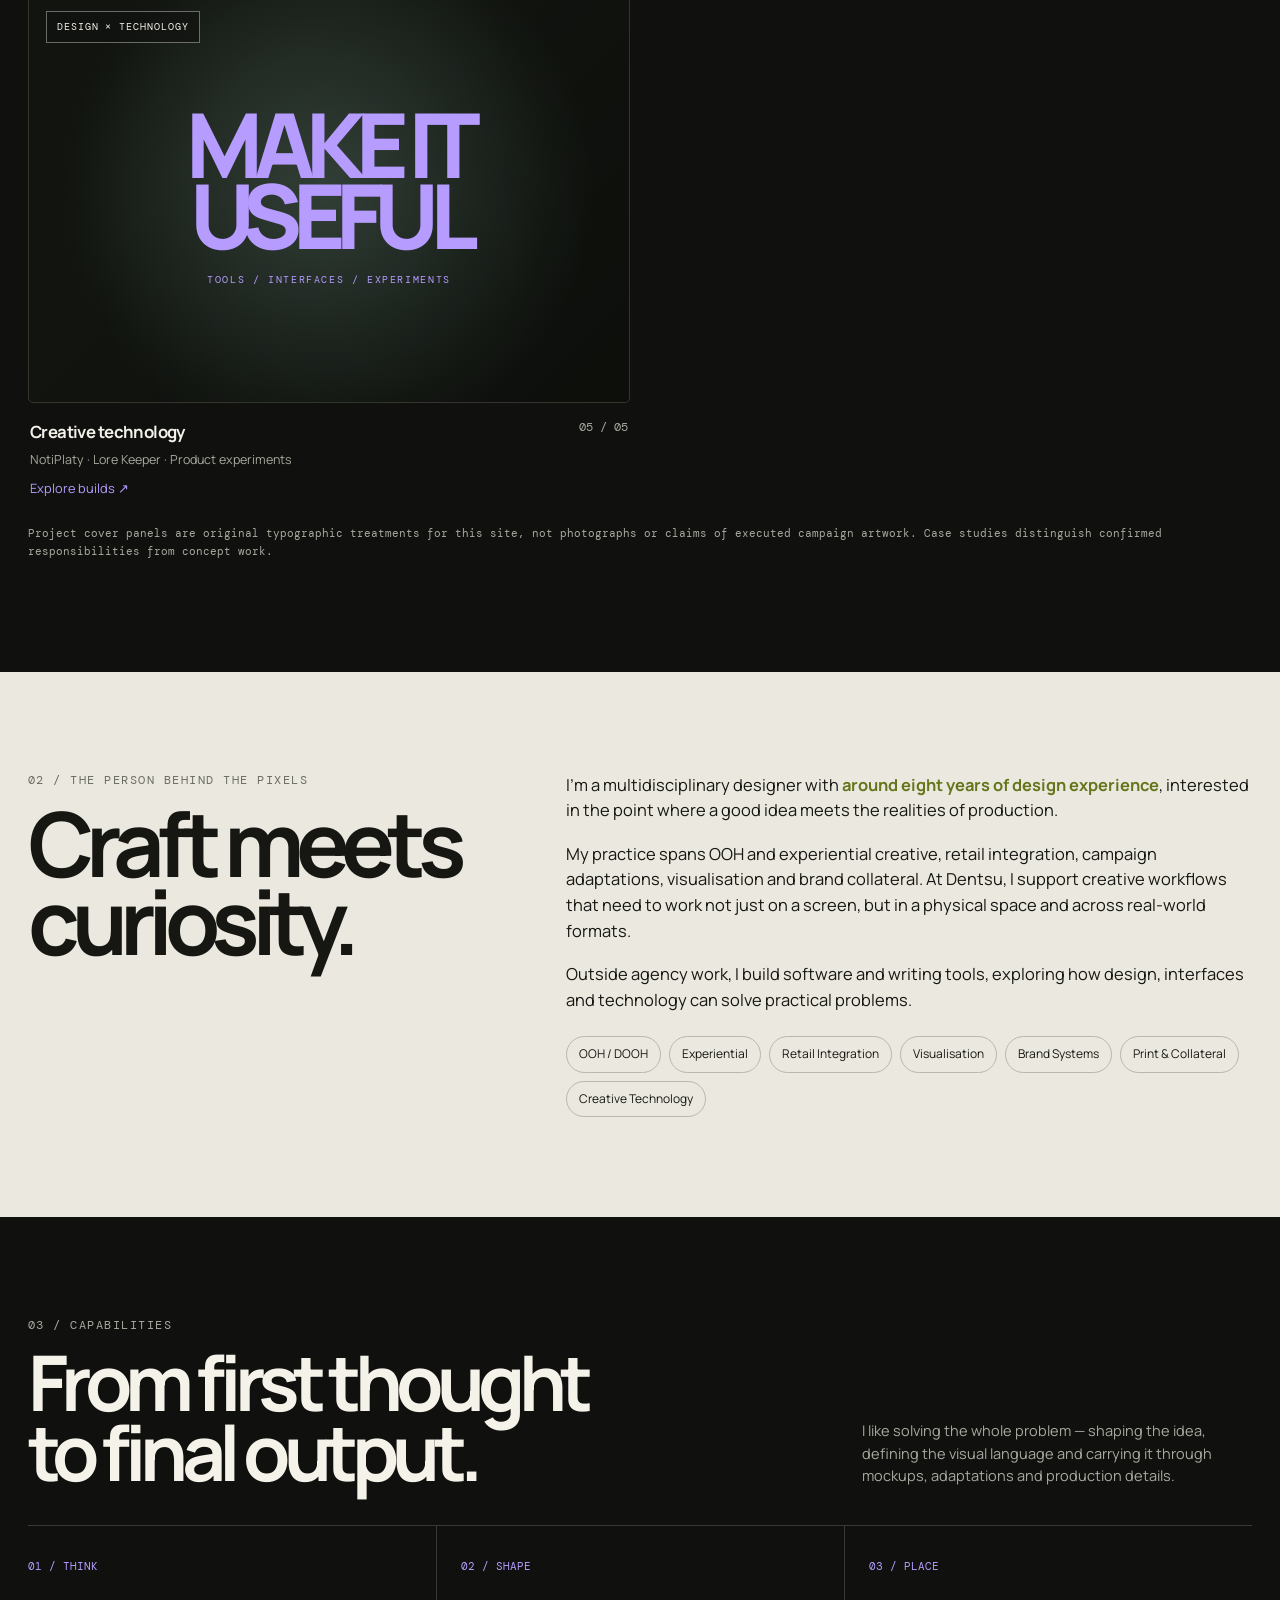
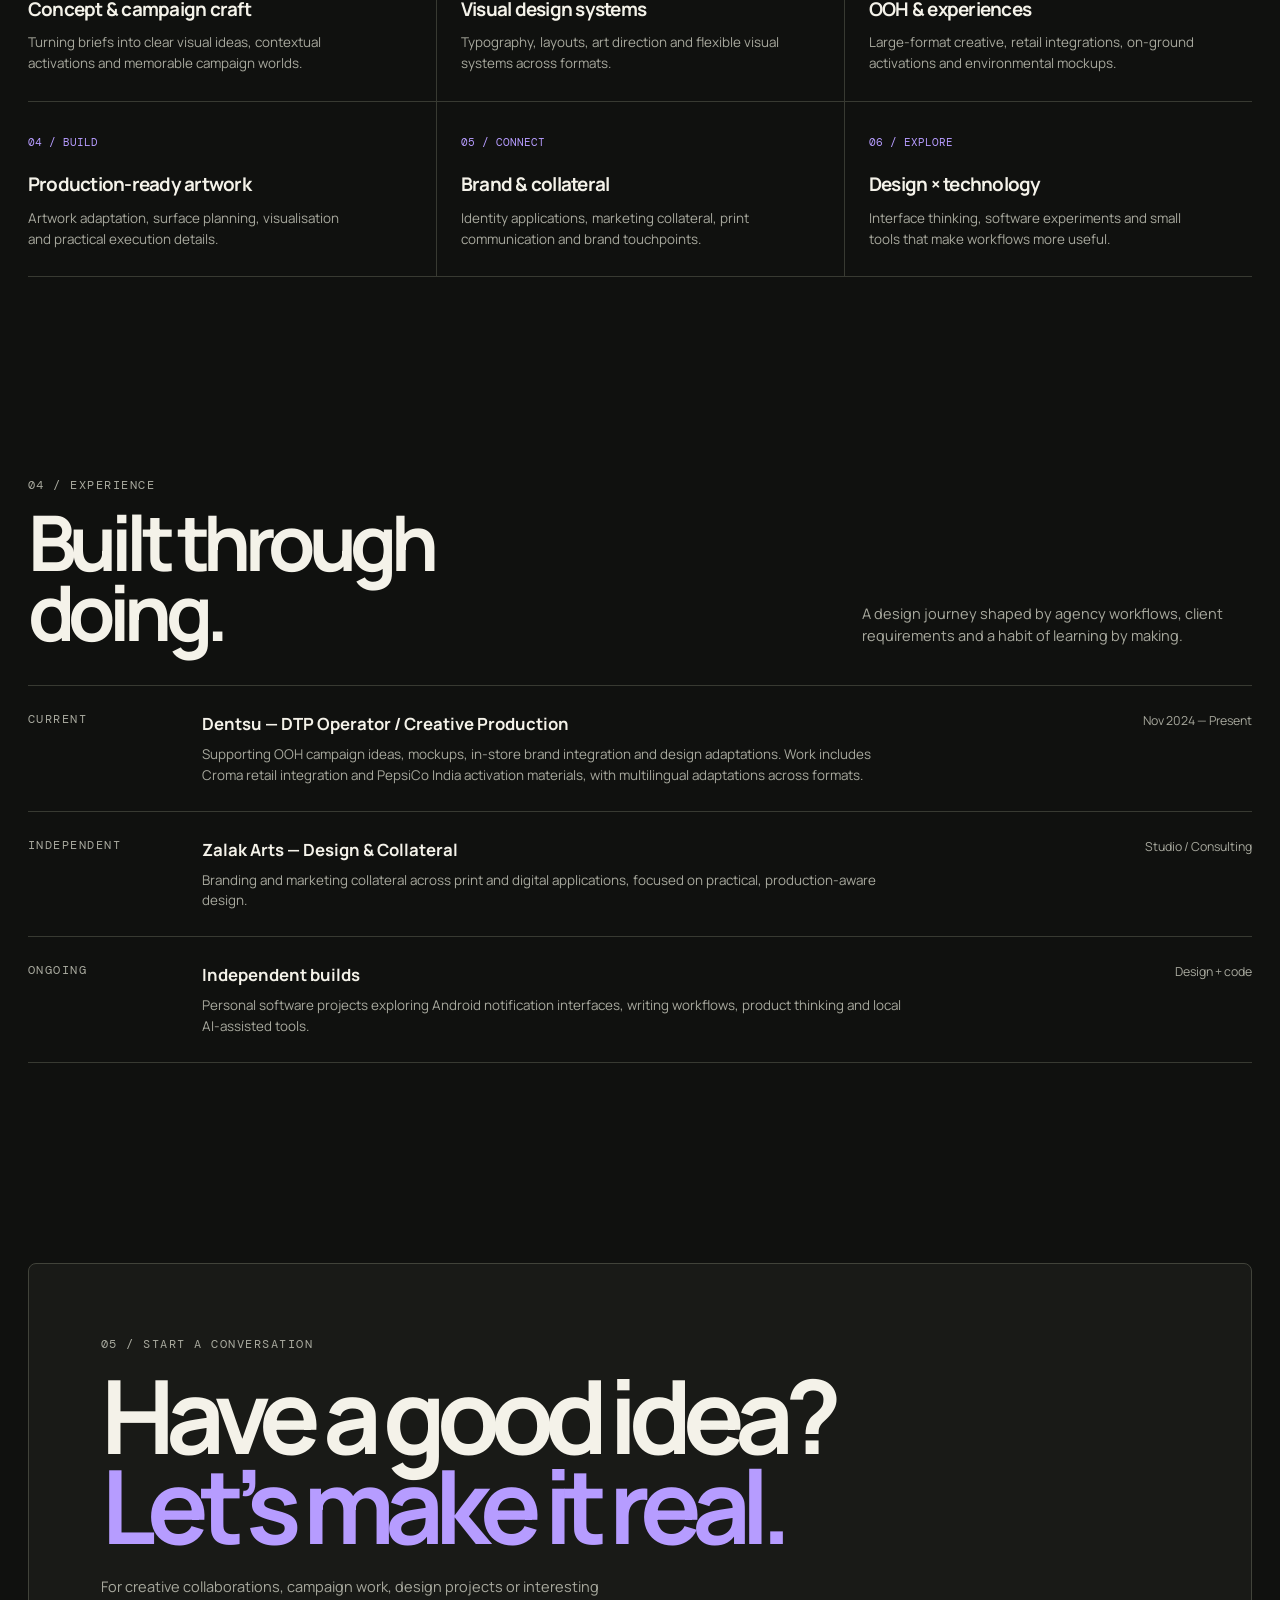
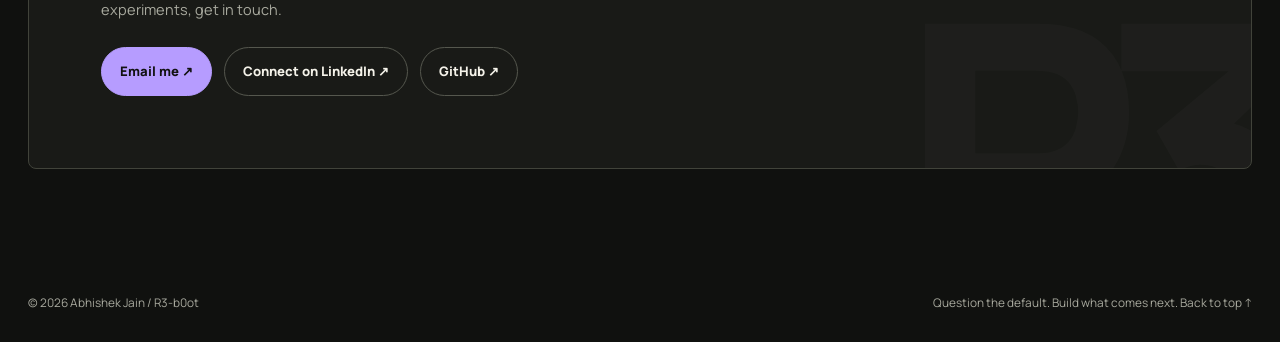
==== commit 0c9ea23c: "Replace floating R3 with R3 Sigil identity system" ====
--- a/index.html
+++ b/index.html
@@ -1,5 +1,5 @@
 <!doctype html><html lang="en"><head><meta charset="utf-8"><meta name="viewport" content="width=device-width,initial-scale=1"><meta name="theme-color" content="#10110f"><meta name="description" content="R3_b0ot is Abhishek Jain’s creative philosophy: reset inherited defaults, rethink the present, and help build a more conscious new age of mankind through design and technology."><meta name="author" content="Abhishek Jain"><meta property="og:type" content="website"><meta property="og:title" content="Abhishek Jain — Creative Practice / R3-b0ot"><meta property="og:description" content="R3_b0ot: a deliberate reboot of old assumptions. Design, ideas and technology for a more conscious future."><meta property="og:url" content="https://r3-b0ot.github.io/"><meta property="og:image" content="https://r3-b0ot.github.io/assets/img/about.jpg"><link rel="icon" href="assets/img/favicon.png" type="image/png"><link rel="stylesheet" href="assets/css/portfolio.css"><title>Abhishek Jain — Creative Practice / R3-b0ot</title></head><body id="top"><div class="boot-loader" data-boot-loader aria-hidden="true"><div class="boot-loader-grid"></div><div class="boot-loader-core"><div class="boot-loader-mark" aria-label="R3_b0ot"><img class="boot-mark-base" src="assets/img/r3-b0ot-perfect-dark.svg" alt="R3_b0ot"><img class="boot-mark-glitch boot-mark-glitch-a" src="assets/img/r3-b0ot-perfect-dark.svg" alt="" aria-hidden="true"><img class="boot-mark-glitch boot-mark-glitch-b" src="assets/img/r3-b0ot-perfect-dark.svg" alt="" aria-hidden="true"></div><div class="boot-loader-rule"><span></span></div><div class="boot-loader-label">REBOOTING THE DEFAULTS</div><div class="boot-loader-status"><span data-boot-status>QUESTIONING ASSUMPTIONS</span><span data-boot-percent>00%</span></div><div class="boot-loader-track"><span></span></div><div class="boot-loader-foot">A MORE CONSCIOUS FUTURE / INITIALIZING</div></div></div><a class="skip-link" href="#main">Skip to content</a><header class="site-header"><div class="wrap nav"><a class="wordmark" href="index.html" aria-label="Abhishek Jain home"><img src="assets/img/r3-b0ot-perfect-dark.svg" alt="" aria-hidden="true"></a><nav class="nav-links" id="primary-nav" data-nav aria-label="Main navigation"><a href="index.html#manifesto">The philosophy</a><a href="index.html#work">Selected work</a><a href="index.html#about">About</a><a href="index.html#capabilities">Capabilities</a><a href="index.html#experience">Experience</a><a href="index.html#contact">Contact</a></nav><a class="nav-contact" href="index.html#contact">Start a conversation ↗</a><button class="menu-toggle" data-menu-toggle aria-expanded="false" aria-controls="primary-nav">Menu +</button></div></header><main id="main">
-<section class="wrap hero"><div class="reveal"><div class="eyebrow"><span class="status-dot"></span> DESIGNER · OOH · CREATIVE TECHNOLOGY</div><h1>Reset the<br>defaults.<br><em class="reboot-display"><img src="assets/img/r3-b0ot-perfect-dark.svg" alt="R3_b0ot"><span class="reboot-tomorrow">tomorrow.</span></em></h1><p class="hero-copy">R3_b0ot is more than a username. It is a creative philosophy: question the defaults we inherit, rethink the systems we repeat, and use imagination, design and technology to help shape a new age of mankind. I’m Abhishek Jain — a multidisciplinary designer building ideas for the real world and experiments for what comes next.</p><div class="actions"><a class="button" href="#work">Explore selected work ↘</a><a class="button secondary" href="#about">A little about me</a></div></div><div class="hero-art reveal" aria-label="Abstract R3-b0ot identity artwork"><div class="orbit"><div class="orbit-mark">R3</div><div class="orbit-stamp">RESET → REIMAGINE</div><div class="orbit-note">Question the default.<br>Keep what serves us.<br>Build what comes next.</div></div><div class="orbit-index">MUMBAI / INDIA</div></div></section>
+<section class="wrap hero"><div class="reveal"><div class="eyebrow"><span class="status-dot"></span> DESIGNER · OOH · CREATIVE TECHNOLOGY</div><h1>Reset the<br>defaults.<br><em class="reboot-display"><img src="assets/img/r3-b0ot-perfect-dark.svg" alt="R3_b0ot"><span class="reboot-tomorrow">tomorrow.</span></em></h1><p class="hero-copy">R3_b0ot is more than a username. It is a creative philosophy: question the defaults we inherit, rethink the systems we repeat, and use imagination, design and technology to help shape a new age of mankind. I’m Abhishek Jain — a multidisciplinary designer building ideas for the real world and experiments for what comes next.</p><div class="actions"><a class="button" href="#work">Explore selected work ↘</a><a class="button secondary" href="#about">A little about me</a></div></div><div class="hero-art reveal" aria-label="R3 Sigil identity: an angular R3 monogram inside an open, interrupted system"><div class="sigil-system"><div class="sigil-grid" aria-hidden="true"></div><div class="sigil-ring sigil-ring-outer" aria-hidden="true"></div><div class="sigil-ring sigil-ring-inner" aria-hidden="true"></div><span class="sigil-cross sigil-cross-top" aria-hidden="true"></span><span class="sigil-cross sigil-cross-bottom" aria-hidden="true"></span><span class="sigil-cross sigil-cross-left" aria-hidden="true"></span><span class="sigil-cross sigil-cross-right" aria-hidden="true"></span><div class="sigil-mark" aria-hidden="true"><img class="sigil-layer sigil-layer-base" src="assets/img/r3-sigil.svg" alt=""><img class="sigil-layer sigil-layer-a" src="assets/img/r3-sigil.svg" alt=""><img class="sigil-layer sigil-layer-b" src="assets/img/r3-sigil.svg" alt=""></div><div class="sigil-side-label">QUESTION<br>REIMAGINE<br>REBUILD</div><div class="sigil-caption">[ R3 ] <span>OPEN SYSTEM / 001</span></div></div><div class="orbit-index">MUMBAI / INDIA</div></div></section>
 <div class="ticker" aria-hidden="true"><div class="ticker-track"><span>OUT-OF-HOME <b>✳</b></span><span>BRAND EXPERIENCES <b>✳</b></span><span>VISUAL STORYTELLING <b>✳</b></span><span>DESIGN × TECHNOLOGY <b>✳</b></span><span>CAMPAIGN CRAFT <b>✳</b></span><span>OUT-OF-HOME <b>✳</b></span><span>BRAND EXPERIENCES <b>✳</b></span><span>VISUAL STORYTELLING <b>✳</b></span><span>DESIGN × TECHNOLOGY <b>✳</b></span><span>CAMPAIGN CRAFT <b>✳</b></span></div></div>
 
 <section class="section manifesto-section" id="manifesto"><div class="wrap manifesto-terminal-wrap">
--- a/assets/css/portfolio.css
+++ b/assets/css/portfolio.css
@@ -132,3 +132,24 @@
 .hero h1 .reboot-display img{display:block;width:min(100%,480px);height:auto;filter:drop-shadow(0 0 12px #8b5cf633)}
 .hero h1 .reboot-tomorrow{display:block;font:inherit;color:var(--lime);letter-spacing:inherit;line-height:.9;margin-top:.08em}
 @media(max-width:560px){.hero h1 .reboot-display img{width:min(100%,390px);max-height:none}}
+
+/* Glitch layers duplicate the SVG wordmark, never a plain-text fallback. */
+.boot-loader-mark{display:block;width:min(54vw,420px);font-size:0;line-height:0;letter-spacing:0;color:transparent}
+.boot-loader-mark:before,.boot-loader-mark:after{content:none!important}
+.boot-loader-mark img{display:block;width:100%;height:auto;max-height:100px;object-fit:contain}
+.boot-loader-mark .boot-mark-base{position:relative;z-index:1}
+.boot-loader-mark .boot-mark-glitch{position:absolute;left:0;top:0;width:100%;height:100%;object-fit:contain;pointer-events:none}
+.boot-loader-mark .boot-mark-glitch-a{z-index:2;opacity:.8;filter:sepia(1) saturate(5) hue-rotate(235deg);clip-path:inset(0 0 52% 0);animation:boot-slice-a .72s steps(1,end) infinite}
+.boot-loader-mark .boot-mark-glitch-b{z-index:3;opacity:.75;filter:sepia(1) saturate(8) hue-rotate(265deg);clip-path:inset(48% 0 0 0);animation:boot-slice-b .9s steps(1,end) infinite}
+@media(prefers-reduced-motion:reduce){.boot-loader-mark .boot-mark-glitch{animation:none!important}}
+
+/* Correct RGB-split glitch: all three Perfect Dark marks occupy the same grid cell. */
+.boot-loader-mark{display:grid!important;position:relative;isolation:isolate;width:min(54vw,420px);font-size:0;line-height:0;letter-spacing:0;color:transparent;text-shadow:none}
+.boot-loader-mark img{grid-area:1/1;display:block;width:100%;height:auto;max-height:100px;object-fit:contain}
+.boot-loader-mark .boot-mark-base{position:relative;z-index:1;transform:none}
+.boot-loader-mark .boot-mark-glitch{position:relative;left:auto;top:auto;width:100%;height:auto;max-height:100px;object-fit:contain;pointer-events:none;mix-blend-mode:screen}
+.boot-loader-mark .boot-mark-glitch-a{z-index:2;opacity:.85;filter:brightness(0) saturate(100%) invert(58%) sepia(90%) saturate(2350%) hue-rotate(284deg) brightness(105%);clip-path:inset(0 0 52% 0);animation:boot-rgb-left .72s steps(1,end) infinite}
+.boot-loader-mark .boot-mark-glitch-b{z-index:3;opacity:.85;filter:brightness(0) saturate(100%) invert(47%) sepia(92%) saturate(2600%) hue-rotate(232deg) brightness(105%);clip-path:inset(48% 0 0 0);animation:boot-rgb-right .9s steps(1,end) infinite}
+@keyframes boot-rgb-left{0%,72%,100%{transform:translate(0,0);clip-path:inset(0 0 52% 0)}73%{transform:translate(-5px,-1px);clip-path:inset(12% 0 62% 0)}75%{transform:translate(3px,1px);clip-path:inset(38% 0 43% 0)}77%{transform:translate(-2px,0);clip-path:inset(0 0 52% 0)}}
+@keyframes boot-rgb-right{0%,66%,100%{transform:translate(0,0);clip-path:inset(48% 0 0 0)}67%{transform:translate(5px,1px);clip-path:inset(55% 0 24% 0)}69%{transform:translate(-3px,-1px);clip-path:inset(72% 0 0 0)}71%{transform:translate(2px,0);clip-path:inset(48% 0 0 0)}}
+@media(prefers-reduced-motion:reduce){.boot-loader-mark .boot-mark-glitch{animation:none!important;transform:none!important}}
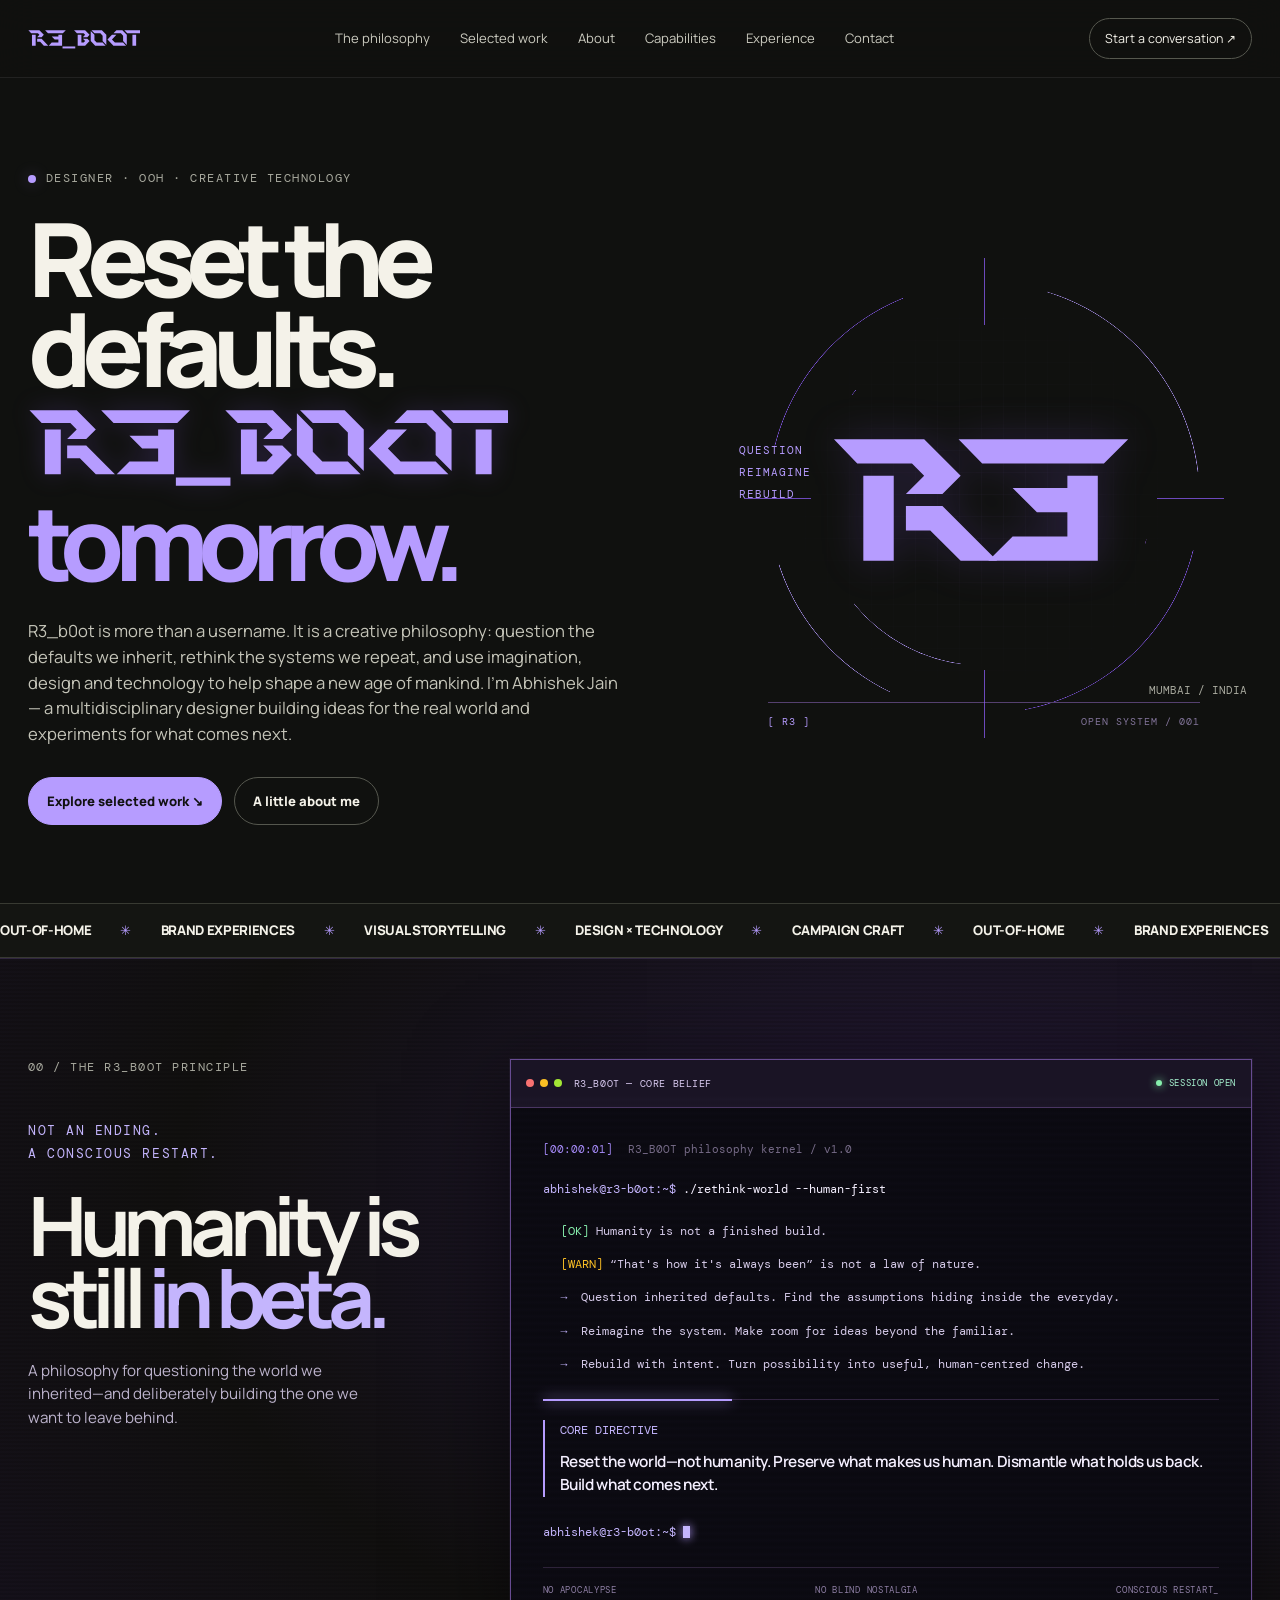
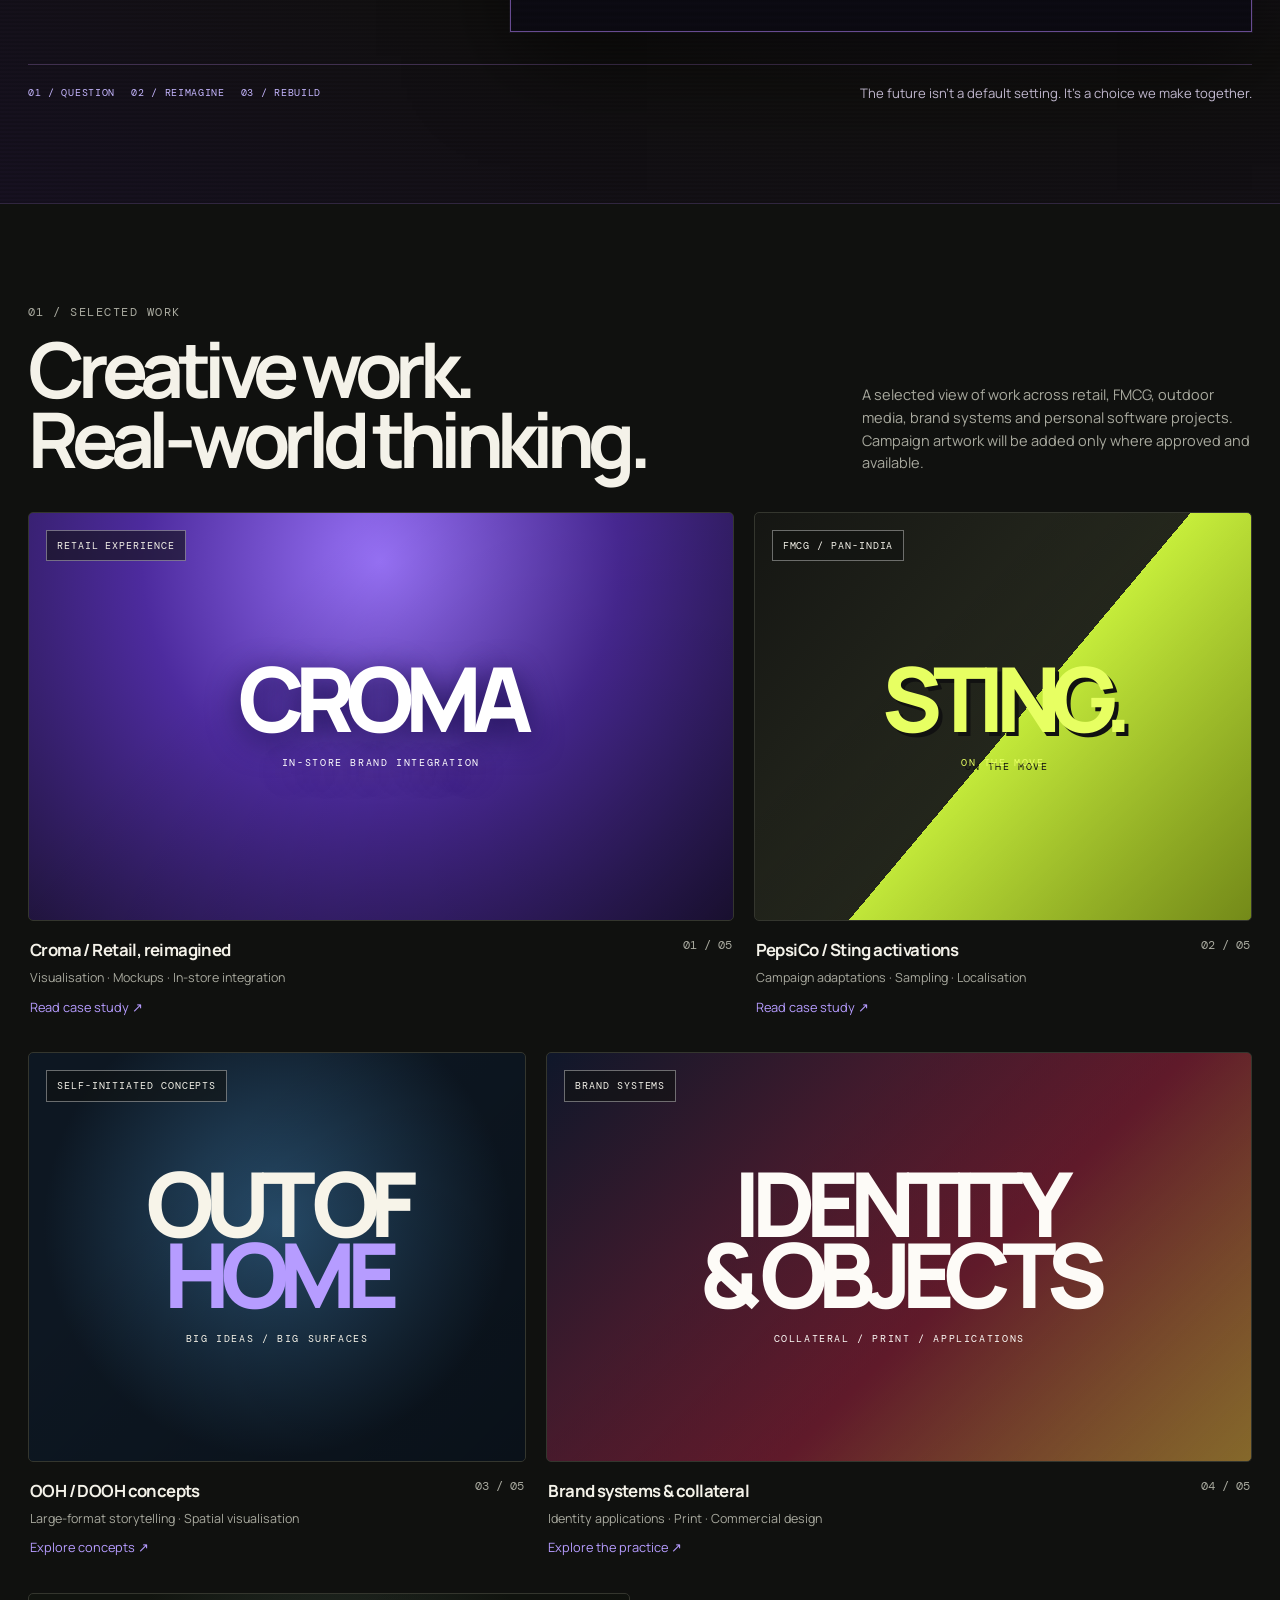
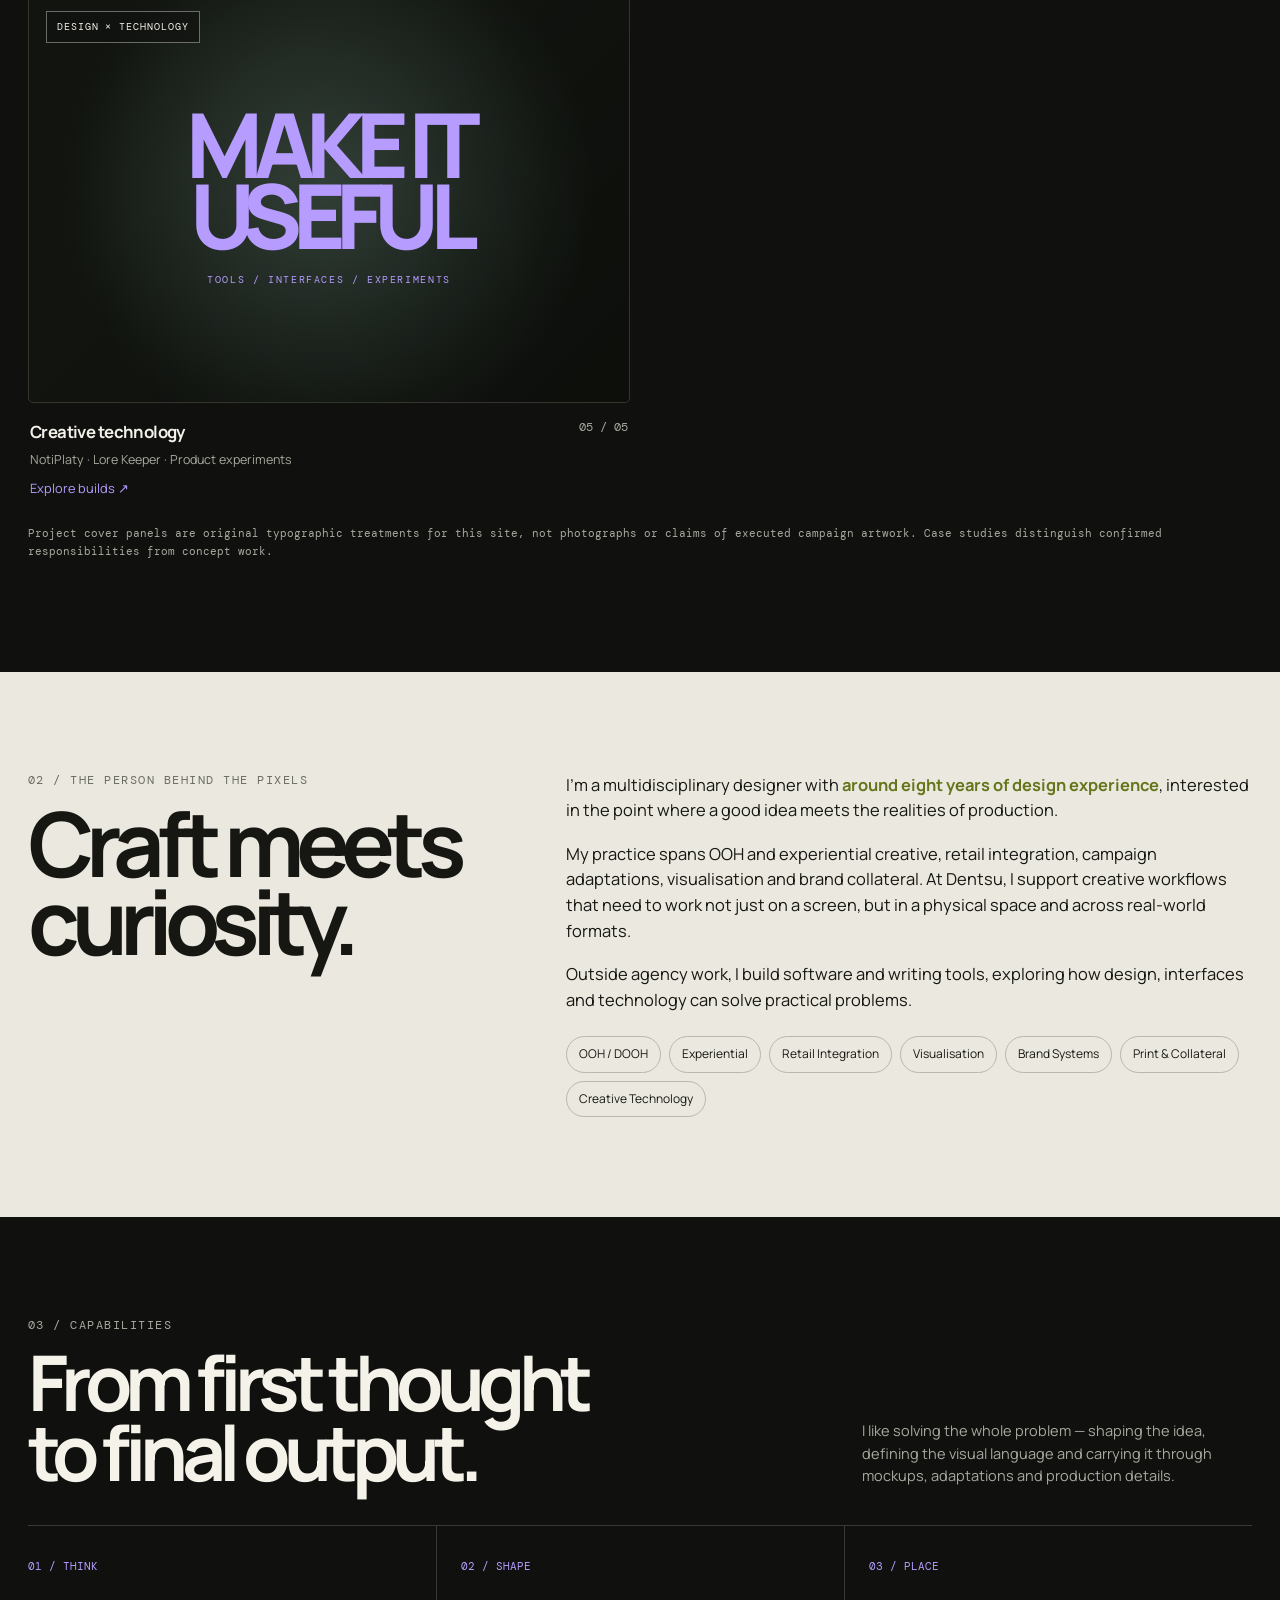
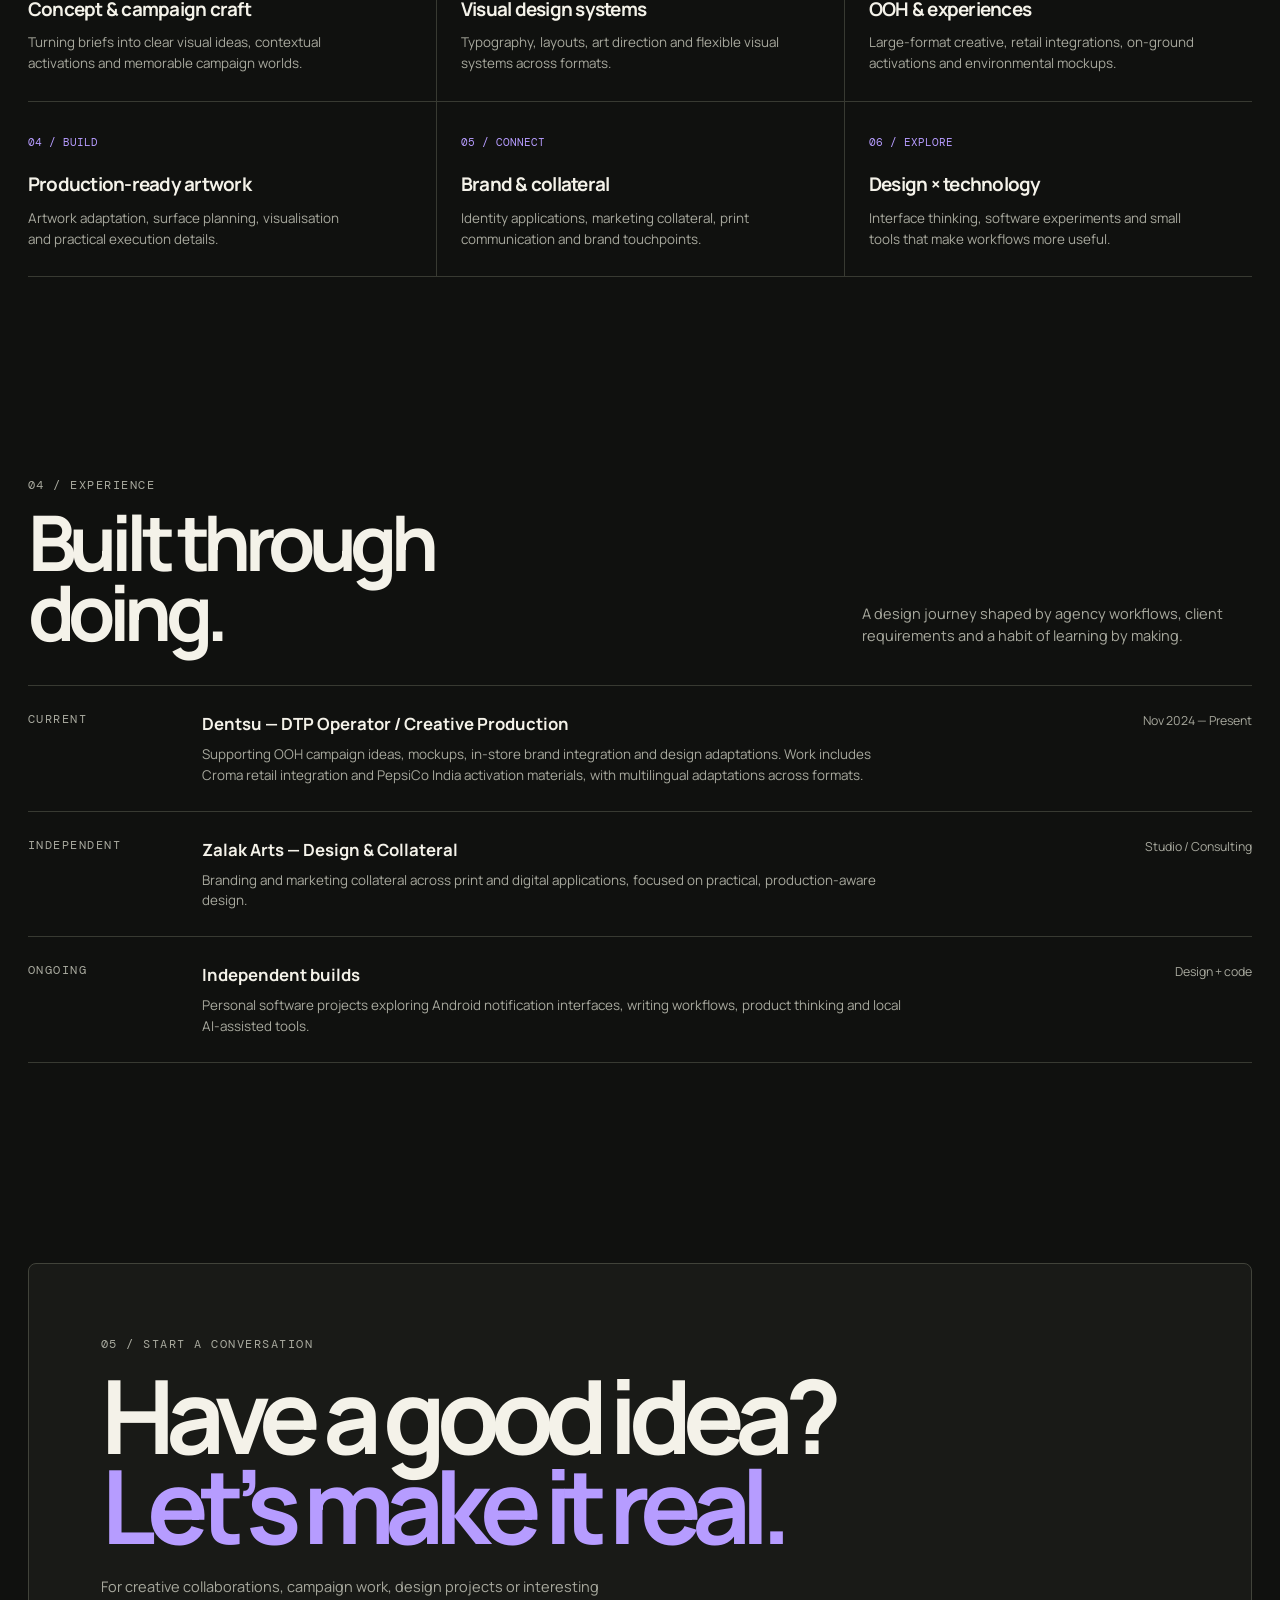
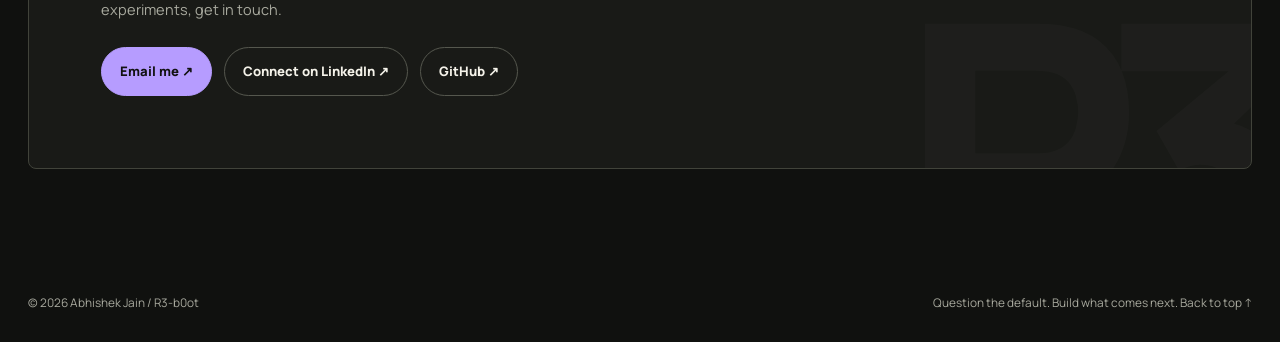
==== commit 2b18fa05: "Add accessibility and social metadata to index.html" ====
--- a/index.html
+++ b/index.html
@@ -1,4 +1,4 @@
-<!doctype html><html lang="en"><head><meta charset="utf-8"><meta name="viewport" content="width=device-width,initial-scale=1"><meta name="theme-color" content="#10110f"><meta name="description" content="R3_b0ot is Abhishek Jain’s creative philosophy: reset inherited defaults, rethink the present, and help build a more conscious new age of mankind through design and technology."><meta name="author" content="Abhishek Jain"><meta property="og:type" content="website"><meta property="og:title" content="Abhishek Jain — Creative Practice / R3-b0ot"><meta property="og:description" content="R3_b0ot: a deliberate reboot of old assumptions. Design, ideas and technology for a more conscious future."><meta property="og:url" content="https://r3-b0ot.github.io/"><meta property="og:image" content="https://r3-b0ot.github.io/assets/img/about.jpg"><link rel="icon" href="assets/img/favicon.png" type="image/png"><link rel="stylesheet" href="assets/css/portfolio.css"><title>Abhishek Jain — Creative Practice / R3-b0ot</title></head><body id="top"><div class="boot-loader" data-boot-loader aria-hidden="true"><div class="boot-loader-grid"></div><div class="boot-loader-core"><div class="boot-loader-mark" aria-label="R3_b0ot"><img class="boot-mark-base" src="assets/img/r3-b0ot-perfect-dark.svg" alt="R3_b0ot"><img class="boot-mark-glitch boot-mark-glitch-a" src="assets/img/r3-b0ot-perfect-dark.svg" alt="" aria-hidden="true"><img class="boot-mark-glitch boot-mark-glitch-b" src="assets/img/r3-b0ot-perfect-dark.svg" alt="" aria-hidden="true"></div><div class="boot-loader-rule"><span></span></div><div class="boot-loader-label">REBOOTING THE DEFAULTS</div><div class="boot-loader-status"><span data-boot-status>QUESTIONING ASSUMPTIONS</span><span data-boot-percent>00%</span></div><div class="boot-loader-track"><span></span></div><div class="boot-loader-foot">A MORE CONSCIOUS FUTURE / INITIALIZING</div></div></div><a class="skip-link" href="#main">Skip to content</a><header class="site-header"><div class="wrap nav"><a class="wordmark" href="index.html" aria-label="Abhishek Jain home"><img src="assets/img/r3-b0ot-perfect-dark.svg" alt="" aria-hidden="true"></a><nav class="nav-links" id="primary-nav" data-nav aria-label="Main navigation"><a href="index.html#manifesto">The philosophy</a><a href="index.html#work">Selected work</a><a href="index.html#about">About</a><a href="index.html#capabilities">Capabilities</a><a href="index.html#experience">Experience</a><a href="index.html#contact">Contact</a></nav><a class="nav-contact" href="index.html#contact">Start a conversation ↗</a><button class="menu-toggle" data-menu-toggle aria-expanded="false" aria-controls="primary-nav">Menu +</button></div></header><main id="main">
+<!doctype html><html lang="en"><head><meta charset="utf-8"><meta name="viewport" content="width=device-width,initial-scale=1"><meta name="theme-color" content="#10110f"><meta name="description" content="R3_b0ot is Abhishek Jain’s creative philosophy: reset inherited defaults, rethink the present, and help build a more conscious new age of mankind through design and technology."><meta name="author" content="Abhishek Jain"><link rel="canonical" href="https://r3-b0ot.github.io/"><meta property="og:type" content="website"><meta property="og:title" content="Abhishek Jain — Creative Practice / R3-b0ot"><meta property="og:description" content="R3_b0ot: a deliberate reboot of old assumptions. Design, ideas and technology for a more conscious future."><meta property="og:url" content="https://r3-b0ot.github.io/"><meta property="og:image" content="https://r3-b0ot.github.io/assets/img/about.jpg"><meta name="twitter:card" content="summary_large_image"><meta name="twitter:title" content="Abhishek Jain — Creative Practice / R3-b0ot"><meta name="twitter:description" content="R3_b0ot: a deliberate reboot of old assumptions. Design, ideas and technology for a more conscious future."><meta name="twitter:image" content="https://r3-b0ot.github.io/assets/img/about.jpg"><link rel="icon" href="assets/img/favicon.png" type="image/png"><link rel="stylesheet" href="assets/css/portfolio.css"><title>Abhishek Jain — Creative Practice / R3-b0ot</title><noscript><style>.reveal{opacity:1!important;transform:none!important;transition:none!important}</style></noscript></head><body id="top"><div class="boot-loader" data-boot-loader aria-hidden="true"><div class="boot-loader-grid"></div><div class="boot-loader-core"><div class="boot-loader-mark" aria-label="R3_b0ot"><img class="boot-mark-base" src="assets/img/r3-b0ot-perfect-dark.svg" alt="R3_b0ot"><img class="boot-mark-glitch boot-mark-glitch-a" src="assets/img/r3-b0ot-perfect-dark.svg" alt="" aria-hidden="true"><img class="boot-mark-glitch boot-mark-glitch-b" src="assets/img/r3-b0ot-perfect-dark.svg" alt="" aria-hidden="true"></div><div class="boot-loader-rule"><span></span></div><div class="boot-loader-label">REBOOTING THE DEFAULTS</div><div class="boot-loader-status"><span data-boot-status>QUESTIONING ASSUMPTIONS</span><span data-boot-percent>00%</span></div><div class="boot-loader-track"><span></span></div><div class="boot-loader-foot">A MORE CONSCIOUS FUTURE / INITIALIZING</div></div></div><a class="skip-link" href="#main">Skip to content</a><header class="site-header"><div class="wrap nav"><a class="wordmark" href="index.html" aria-label="Abhishek Jain home"><img src="assets/img/r3-b0ot-perfect-dark.svg" alt="" aria-hidden="true"></a><nav class="nav-links" id="primary-nav" data-nav aria-label="Main navigation"><a href="index.html#manifesto">The philosophy</a><a href="index.html#work">Selected work</a><a href="index.html#about">About</a><a href="index.html#capabilities">Capabilities</a><a href="index.html#experience">Experience</a><a href="index.html#contact">Contact</a></nav><a class="nav-contact" href="index.html#contact">Start a conversation ↗</a><button class="menu-toggle" data-menu-toggle aria-expanded="false" aria-controls="primary-nav">Menu +</button></div></header><main id="main">
 <section class="wrap hero"><div class="reveal"><div class="eyebrow"><span class="status-dot"></span> DESIGNER · OOH · CREATIVE TECHNOLOGY</div><h1>Reset the<br>defaults.<br><em class="reboot-display"><img src="assets/img/r3-b0ot-perfect-dark.svg" alt="R3_b0ot"><span class="reboot-tomorrow">tomorrow.</span></em></h1><p class="hero-copy">R3_b0ot is more than a username. It is a creative philosophy: question the defaults we inherit, rethink the systems we repeat, and use imagination, design and technology to help shape a new age of mankind. I’m Abhishek Jain — a multidisciplinary designer building ideas for the real world and experiments for what comes next.</p><div class="actions"><a class="button" href="#work">Explore selected work ↘</a><a class="button secondary" href="#about">A little about me</a></div></div><div class="hero-art reveal" aria-label="R3 Sigil identity: an angular R3 monogram inside an open, interrupted system"><div class="sigil-system"><div class="sigil-grid" aria-hidden="true"></div><div class="sigil-ring sigil-ring-outer" aria-hidden="true"></div><div class="sigil-ring sigil-ring-inner" aria-hidden="true"></div><span class="sigil-cross sigil-cross-top" aria-hidden="true"></span><span class="sigil-cross sigil-cross-bottom" aria-hidden="true"></span><span class="sigil-cross sigil-cross-left" aria-hidden="true"></span><span class="sigil-cross sigil-cross-right" aria-hidden="true"></span><div class="sigil-mark" aria-hidden="true"><img class="sigil-layer sigil-layer-base" src="assets/img/r3-sigil.svg" alt=""><img class="sigil-layer sigil-layer-a" src="assets/img/r3-sigil.svg" alt=""><img class="sigil-layer sigil-layer-b" src="assets/img/r3-sigil.svg" alt=""></div><div class="sigil-side-label">QUESTION<br>REIMAGINE<br>REBUILD</div><div class="sigil-caption">[ R3 ] <span>OPEN SYSTEM / 001</span></div></div><div class="orbit-index">MUMBAI / INDIA</div></div></section>
 <div class="ticker" aria-hidden="true"><div class="ticker-track"><span>OUT-OF-HOME <b>✳</b></span><span>BRAND EXPERIENCES <b>✳</b></span><span>VISUAL STORYTELLING <b>✳</b></span><span>DESIGN × TECHNOLOGY <b>✳</b></span><span>CAMPAIGN CRAFT <b>✳</b></span><span>OUT-OF-HOME <b>✳</b></span><span>BRAND EXPERIENCES <b>✳</b></span><span>VISUAL STORYTELLING <b>✳</b></span><span>DESIGN × TECHNOLOGY <b>✳</b></span><span>CAMPAIGN CRAFT <b>✳</b></span></div></div>
 
--- a/assets/css/portfolio.css
+++ b/assets/css/portfolio.css
@@ -153,3 +153,31 @@
 @keyframes boot-rgb-left{0%,72%,100%{transform:translate(0,0);clip-path:inset(0 0 52% 0)}73%{transform:translate(-5px,-1px);clip-path:inset(12% 0 62% 0)}75%{transform:translate(3px,1px);clip-path:inset(38% 0 43% 0)}77%{transform:translate(-2px,0);clip-path:inset(0 0 52% 0)}}
 @keyframes boot-rgb-right{0%,66%,100%{transform:translate(0,0);clip-path:inset(48% 0 0 0)}67%{transform:translate(5px,1px);clip-path:inset(55% 0 24% 0)}69%{transform:translate(-3px,-1px);clip-path:inset(72% 0 0 0)}71%{transform:translate(2px,0);clip-path:inset(48% 0 0 0)}}
 @media(prefers-reduced-motion:reduce){.boot-loader-mark .boot-mark-glitch{animation:none!important;transform:none!important}}
+
+/* R3 Sigil / Open System / Interrupted Signal — opening identity */
+.hero-art{min-width:0}
+.sigil-system{position:relative;width:min(100%,480px);aspect-ratio:1;display:grid;place-items:center;isolation:isolate}
+.sigil-grid{position:absolute;inset:8%;opacity:.2;background-image:linear-gradient(#b69cff20 1px,transparent 1px),linear-gradient(90deg,#b69cff20 1px,transparent 1px);background-size:22px 22px;mask-image:radial-gradient(circle,#000 15%,transparent 76%)}
+.sigil-ring{position:absolute;border:1px solid transparent;border-radius:50%;pointer-events:none}
+.sigil-ring-outer{inset:5%;background:conic-gradient(from 8deg,transparent 0 9deg,#b69cff 9deg 75deg,transparent 75deg 96deg,#8b5cf6 96deg 161deg,transparent 161deg 198deg,#b69cff 198deg 244deg,transparent 244deg 276deg,#8b5cf6 276deg 330deg,transparent 330deg 360deg);mask:radial-gradient(farthest-side,transparent calc(100% - 1px),#000 calc(100% - .5px));animation:sigil-orbit 32s linear infinite}
+.sigil-ring-inner{inset:15%;background:conic-gradient(from 72deg,transparent 0 32deg,#6d4ca0 32deg 34deg,transparent 34deg 116deg,#b69cff 116deg 159deg,transparent 159deg 236deg,#8b5cf6 236deg 238deg,transparent 238deg 360deg);mask:radial-gradient(farthest-side,transparent calc(100% - 1px),#000 calc(100% - .5px))}
+.sigil-mark{position:relative;width:68%;max-width:360px;aspect-ratio:520/300;display:grid;place-items:center;filter:drop-shadow(0 0 20px #8b5cf633)}
+.sigil-layer{grid-area:1/1;width:100%;height:100%;object-fit:contain}
+.sigil-layer-base{position:relative;z-index:1}
+.sigil-layer-a,.sigil-layer-b{position:relative;mix-blend-mode:screen;pointer-events:none}
+.sigil-layer-a{z-index:2;opacity:0;filter:brightness(0) saturate(100%) invert(69%) sepia(79%) saturate(2450%) hue-rotate(267deg);animation:sigil-glitch-a 4.6s steps(1,end) infinite}
+.sigil-layer-b{z-index:3;opacity:0;filter:brightness(0) saturate(100%) invert(43%) sepia(90%) saturate(2900%) hue-rotate(232deg);animation:sigil-glitch-b 4.6s steps(1,end) infinite}
+.sigil-cross{position:absolute;z-index:1;background:#8b5cf6;opacity:.75}
+.sigil-cross-top,.sigil-cross-bottom{width:1px;height:14%;left:50%}
+.sigil-cross-top{top:0}.sigil-cross-bottom{bottom:0}
+.sigil-cross-left,.sigil-cross-right{height:1px;width:14%;top:50%}
+.sigil-cross-left{left:0}.sigil-cross-right{right:0}
+.sigil-side-label{position:absolute;left:-1%;top:38%;z-index:4;font: .68rem/2 var(--mono);letter-spacing:.09em;color:#b69cff}
+.sigil-caption{position:absolute;left:5%;right:5%;bottom:2%;display:flex;justify-content:space-between;gap:10px;border-top:1px solid #55406f;padding-top:12px;font: .62rem var(--mono);letter-spacing:.1em;color:#b69cff}
+.sigil-caption span{color:#82749a;text-align:right}
+@keyframes sigil-orbit{to{transform:rotate(360deg)}}
+@keyframes sigil-glitch-a{0%,9%,11%,49%,51%,100%{opacity:0;transform:translate(0)}10%{opacity:.9;transform:translate(-6px,-1px);clip-path:inset(0 0 54% 0)}50%{opacity:.8;transform:translate(4px,1px);clip-path:inset(38% 0 24% 0)}}
+@keyframes sigil-glitch-b{0%,9%,11%,49%,51%,100%{opacity:0;transform:translate(0)}10%{opacity:.8;transform:translate(5px,1px);clip-path:inset(55% 0 0 0)}50%{opacity:.9;transform:translate(-5px,0);clip-path:inset(12% 0 58% 0)}}
+@media(max-width:820px){.sigil-system{width:min(100%,430px);margin-inline:auto}.sigil-side-label{left:0;font-size:.6rem}}
+@media(max-width:560px){.hero-art{min-height:330px}.sigil-system{width:min(100%,360px)}.sigil-side-label{font-size:.52rem;left:-1%;letter-spacing:.04em}.sigil-caption{font-size:.5rem;left:4%;right:4%}.sigil-mark{width:70%}}
+@media(prefers-reduced-motion:reduce){.sigil-ring-outer,.sigil-layer-a,.sigil-layer-b{animation:none!important}.sigil-layer-a,.sigil-layer-b{opacity:0!important}}
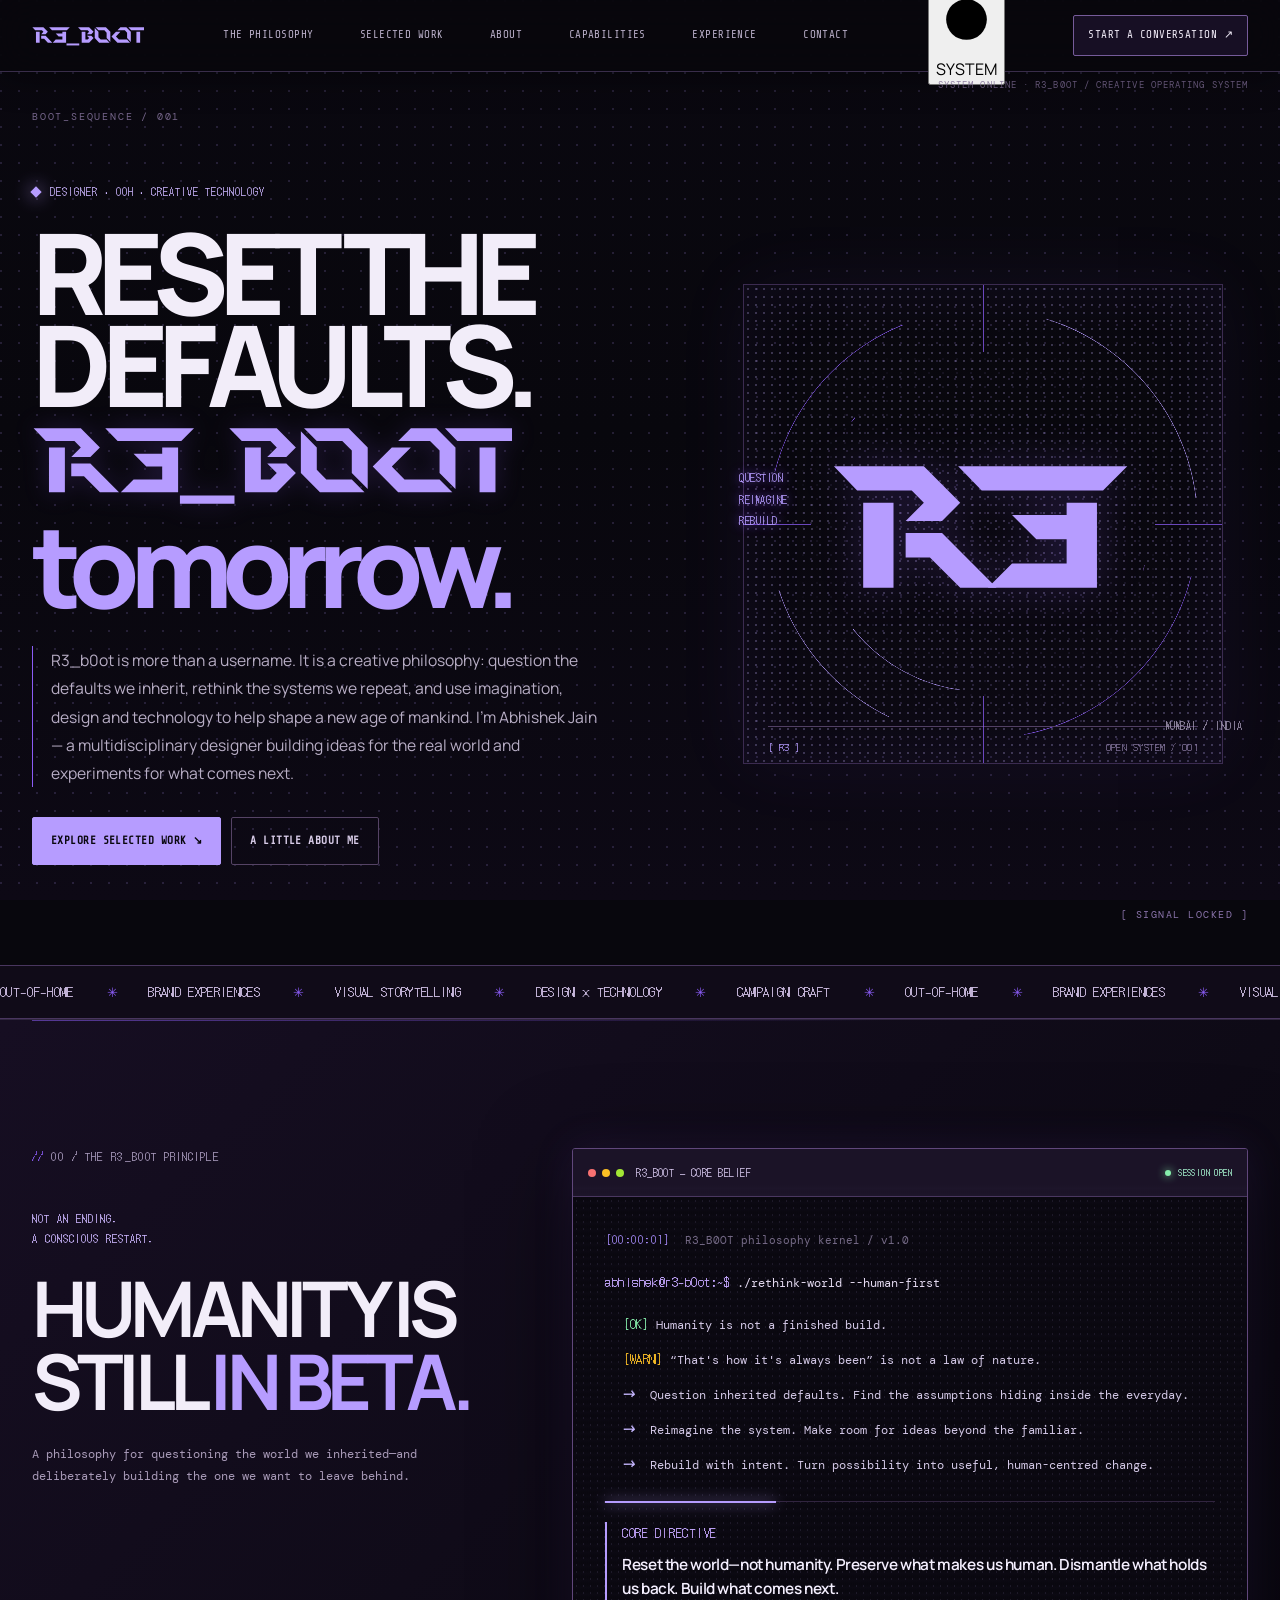
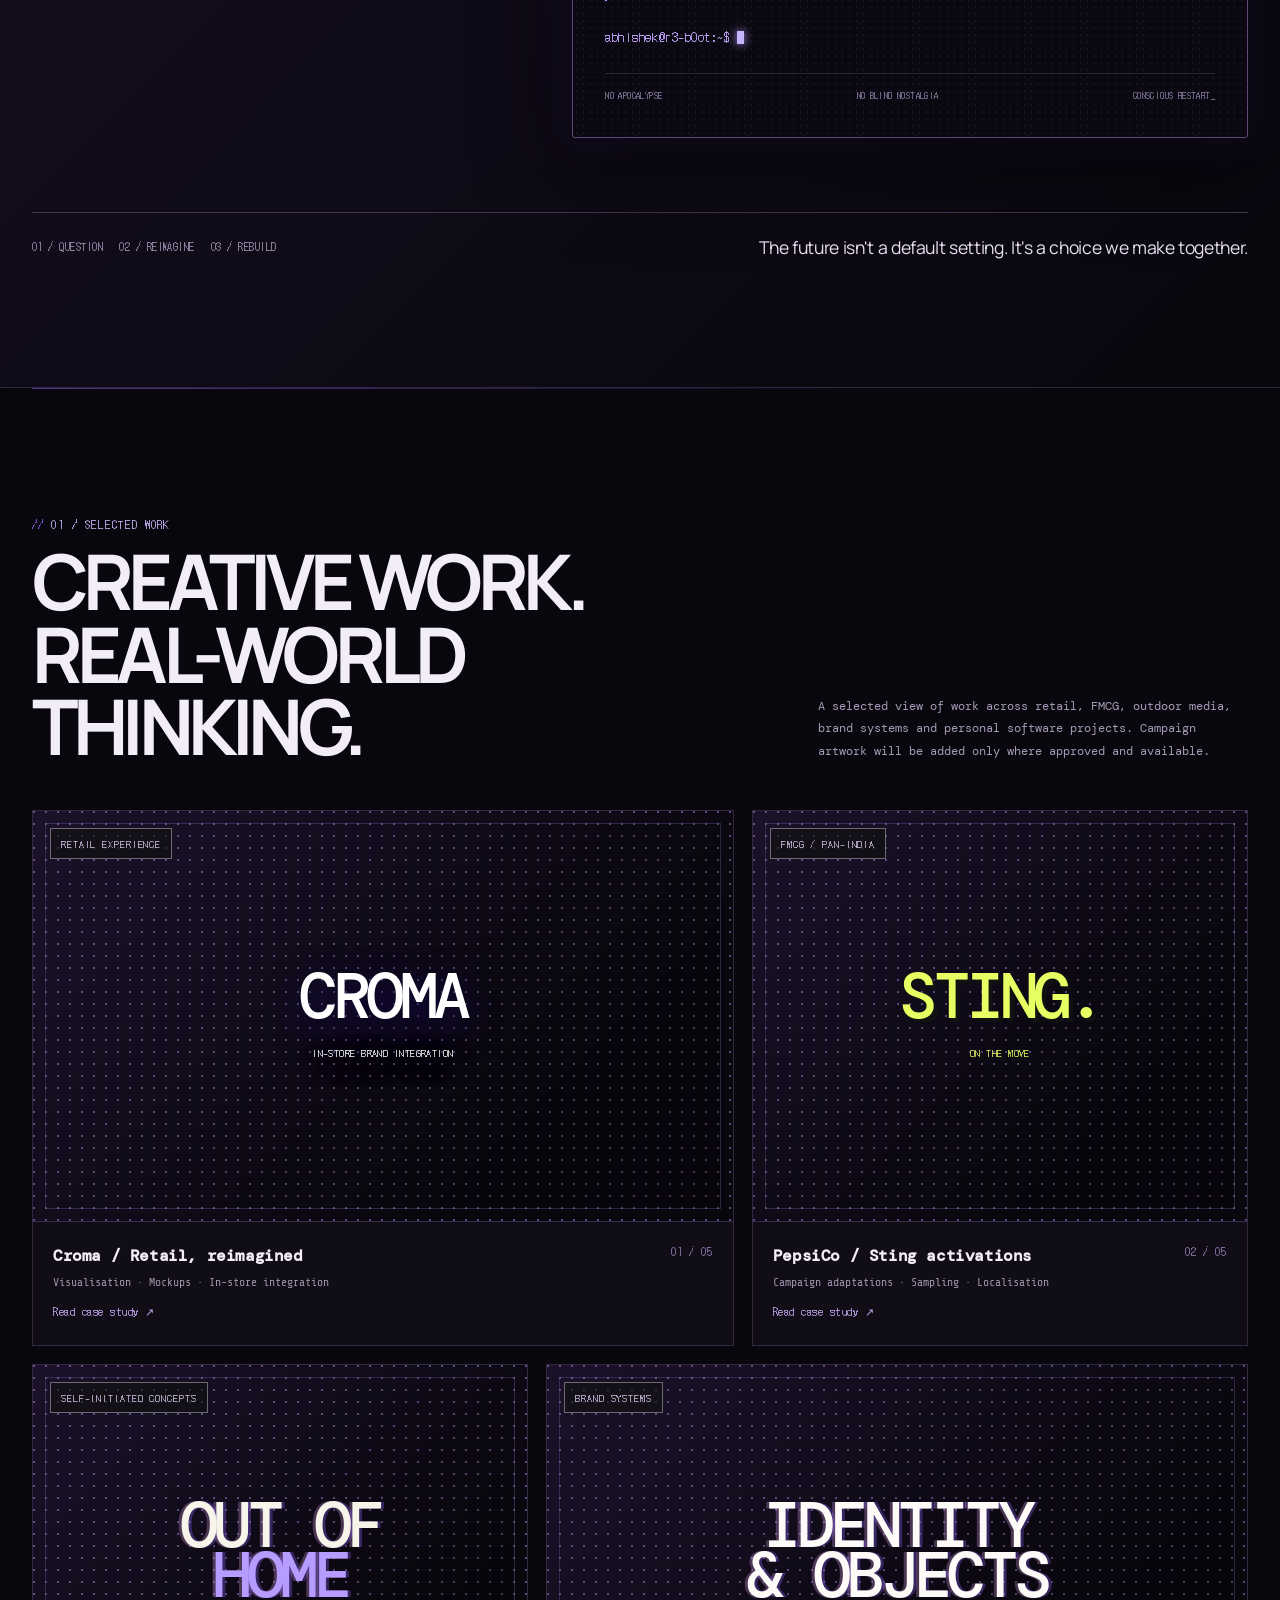
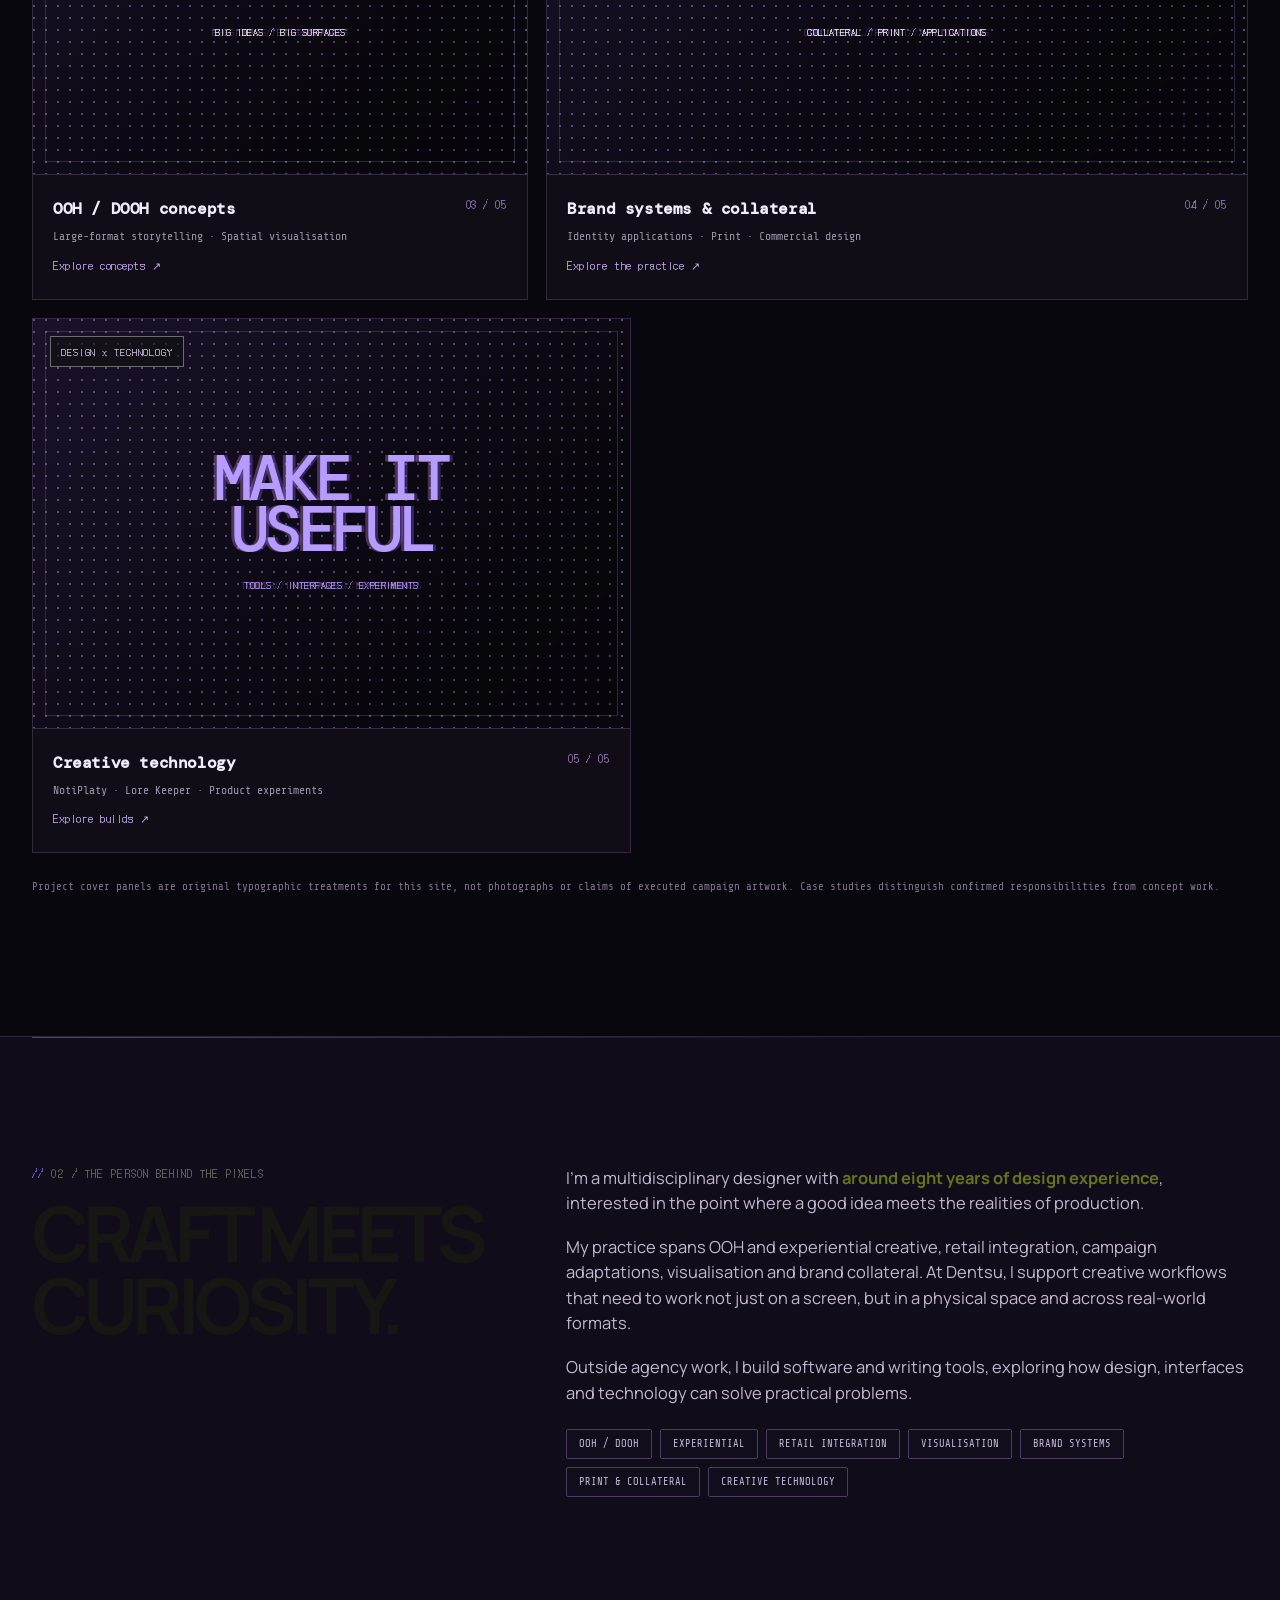
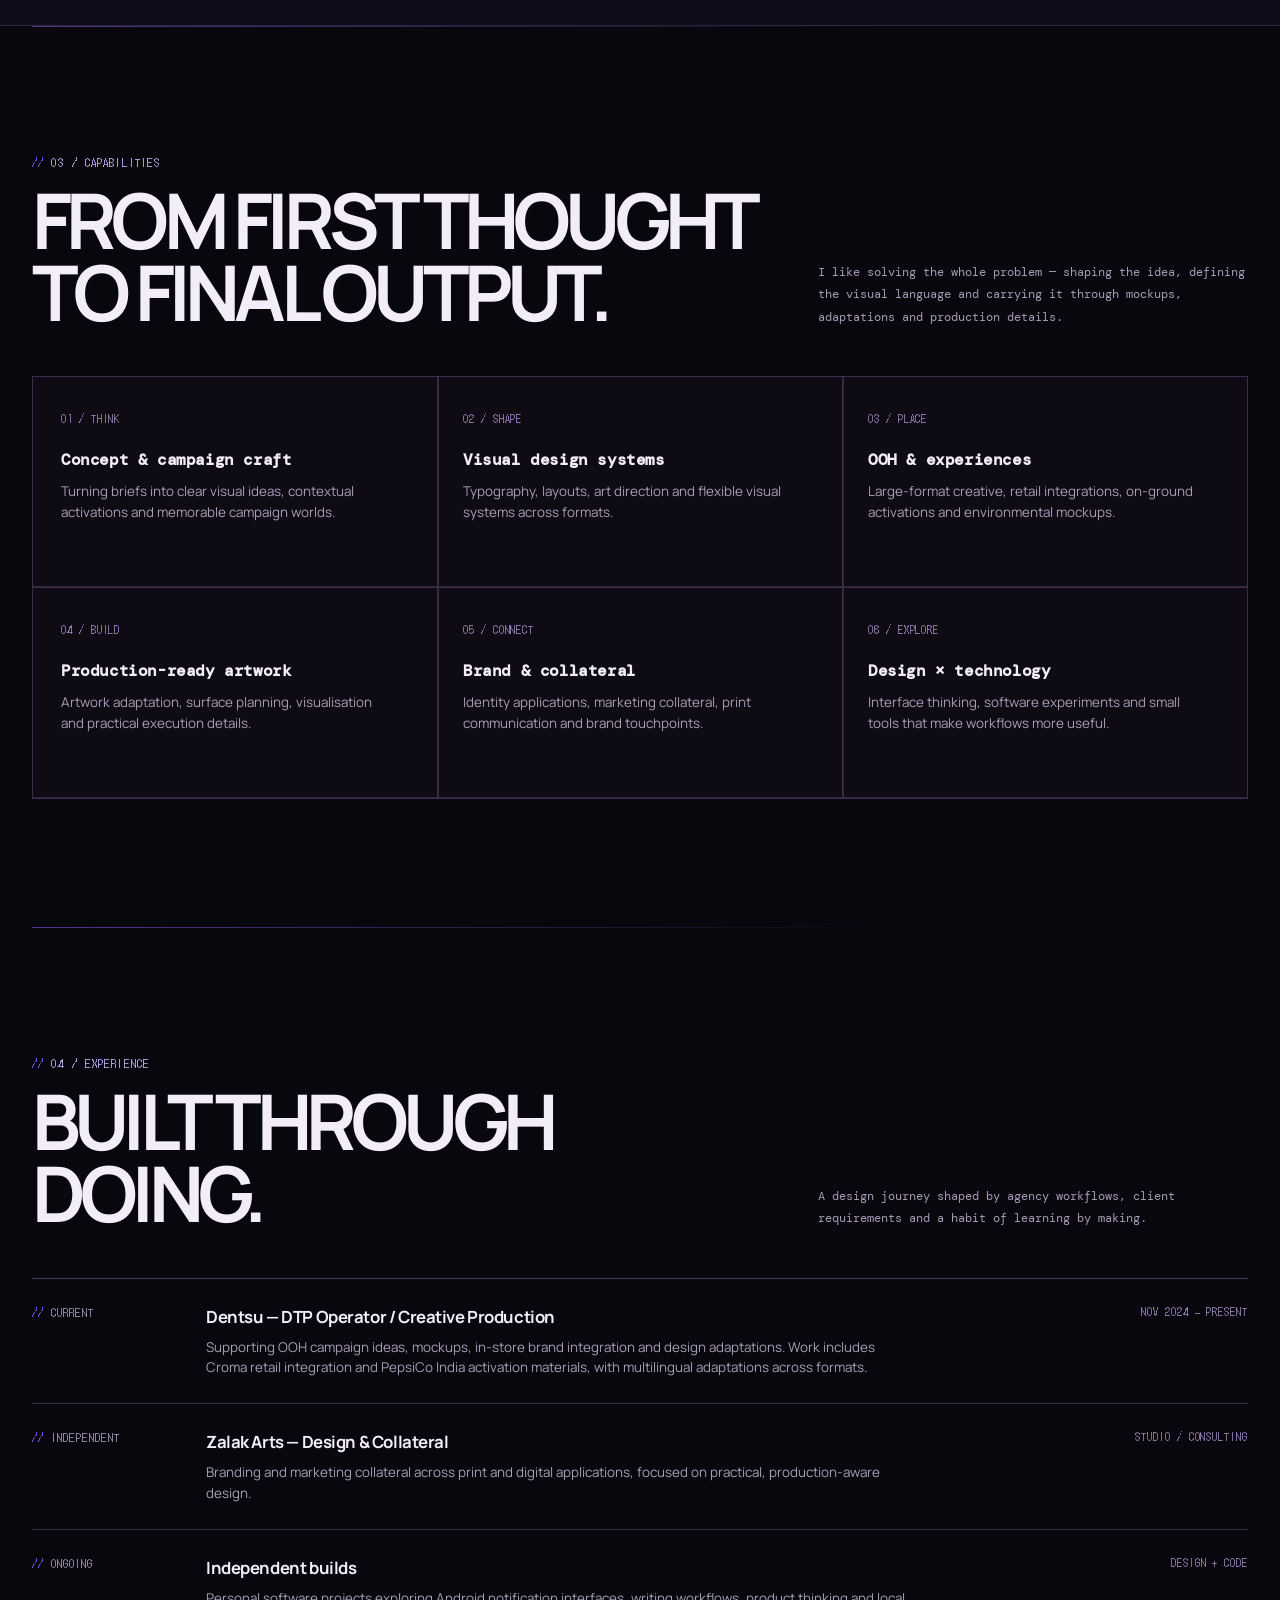
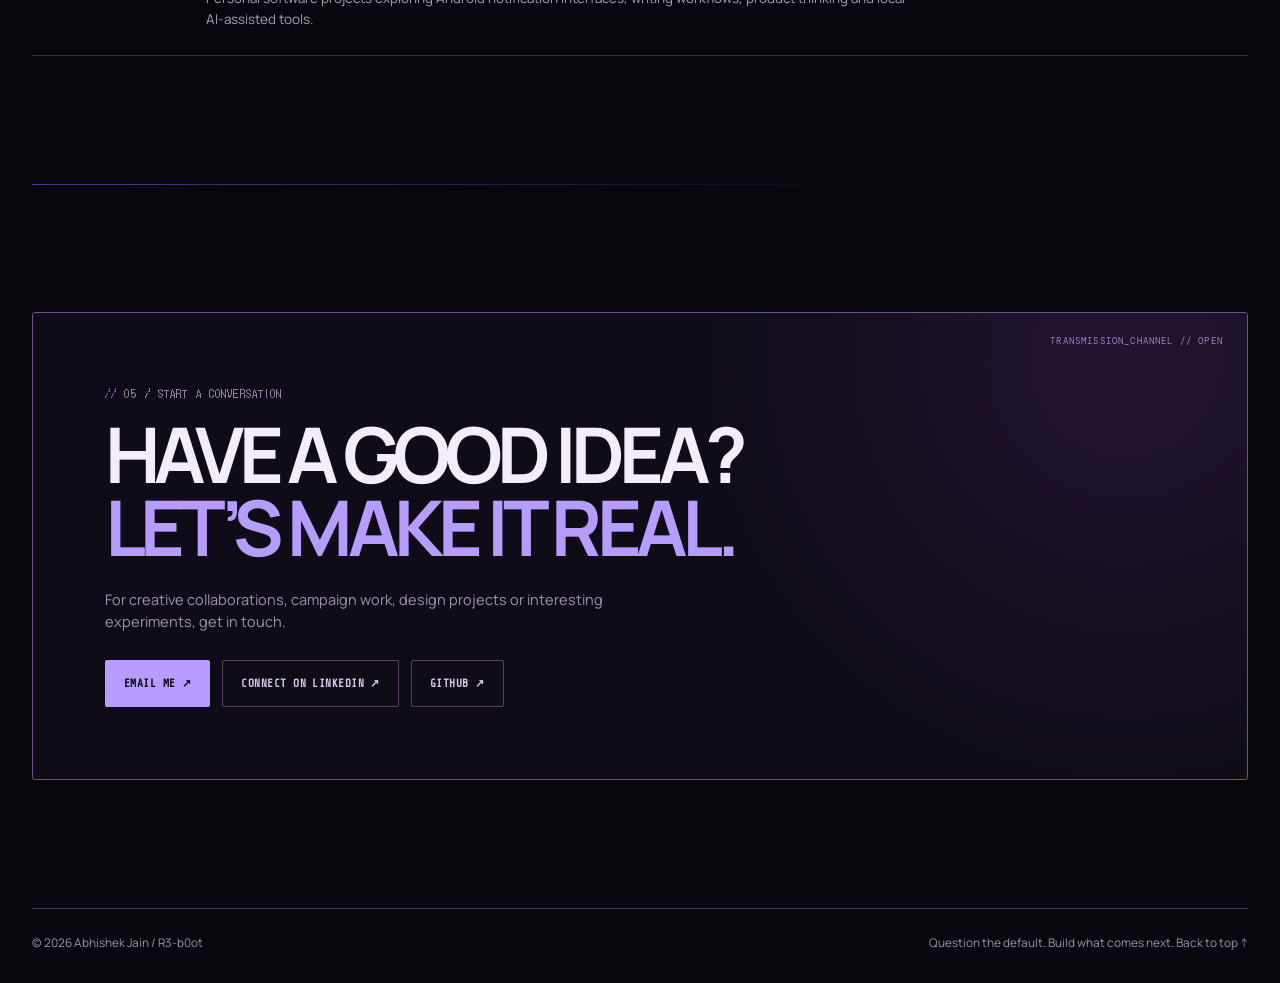
==== commit 04c36eb9: "Add theme controls across portfolio pages" ====
--- a/index.html
+++ b/index.html
@@ -1,4 +1,4 @@
-<!doctype html><html lang="en"><head><meta charset="utf-8"><meta name="viewport" content="width=device-width,initial-scale=1"><meta name="theme-color" content="#10110f"><meta name="description" content="R3_b0ot is Abhishek Jain’s creative philosophy: reset inherited defaults, rethink the present, and help build a more conscious new age of mankind through design and technology."><meta name="author" content="Abhishek Jain"><link rel="canonical" href="https://r3-b0ot.github.io/"><meta property="og:type" content="website"><meta property="og:title" content="Abhishek Jain — Creative Practice / R3-b0ot"><meta property="og:description" content="R3_b0ot: a deliberate reboot of old assumptions. Design, ideas and technology for a more conscious future."><meta property="og:url" content="https://r3-b0ot.github.io/"><meta property="og:image" content="https://r3-b0ot.github.io/assets/img/about.jpg"><meta name="twitter:card" content="summary_large_image"><meta name="twitter:title" content="Abhishek Jain — Creative Practice / R3-b0ot"><meta name="twitter:description" content="R3_b0ot: a deliberate reboot of old assumptions. Design, ideas and technology for a more conscious future."><meta name="twitter:image" content="https://r3-b0ot.github.io/assets/img/about.jpg"><link rel="icon" href="assets/img/favicon.png" type="image/png"><link rel="stylesheet" href="assets/css/portfolio.css"><title>Abhishek Jain — Creative Practice / R3-b0ot</title><noscript><style>.reveal{opacity:1!important;transform:none!important;transition:none!important}</style></noscript></head><body id="top"><div class="boot-loader" data-boot-loader aria-hidden="true"><div class="boot-loader-grid"></div><div class="boot-loader-core"><div class="boot-loader-mark" aria-label="R3_b0ot"><img class="boot-mark-base" src="assets/img/r3-b0ot-perfect-dark.svg" alt="R3_b0ot"><img class="boot-mark-glitch boot-mark-glitch-a" src="assets/img/r3-b0ot-perfect-dark.svg" alt="" aria-hidden="true"><img class="boot-mark-glitch boot-mark-glitch-b" src="assets/img/r3-b0ot-perfect-dark.svg" alt="" aria-hidden="true"></div><div class="boot-loader-rule"><span></span></div><div class="boot-loader-label">REBOOTING THE DEFAULTS</div><div class="boot-loader-status"><span data-boot-status>QUESTIONING ASSUMPTIONS</span><span data-boot-percent>00%</span></div><div class="boot-loader-track"><span></span></div><div class="boot-loader-foot">A MORE CONSCIOUS FUTURE / INITIALIZING</div></div></div><a class="skip-link" href="#main">Skip to content</a><header class="site-header"><div class="wrap nav"><a class="wordmark" href="index.html" aria-label="Abhishek Jain home"><img src="assets/img/r3-b0ot-perfect-dark.svg" alt="" aria-hidden="true"></a><nav class="nav-links" id="primary-nav" data-nav aria-label="Main navigation"><a href="index.html#manifesto">The philosophy</a><a href="index.html#work">Selected work</a><a href="index.html#about">About</a><a href="index.html#capabilities">Capabilities</a><a href="index.html#experience">Experience</a><a href="index.html#contact">Contact</a></nav><a class="nav-contact" href="index.html#contact">Start a conversation ↗</a><button class="menu-toggle" data-menu-toggle aria-expanded="false" aria-controls="primary-nav">Menu +</button></div></header><main id="main">
+<!doctype html><html lang="en"><head><meta charset="utf-8"><meta name="viewport" content="width=device-width,initial-scale=1"><meta name="theme-color" content="#10110f"><meta name="description" content="R3_b0ot is Abhishek Jain’s creative philosophy: reset inherited defaults, rethink the present, and help build a more conscious new age of mankind through design and technology."><meta name="author" content="Abhishek Jain"><link rel="canonical" href="https://r3-b0ot.github.io/"><meta property="og:type" content="website"><meta property="og:title" content="Abhishek Jain — Creative Practice / R3-b0ot"><meta property="og:description" content="R3_b0ot: a deliberate reboot of old assumptions. Design, ideas and technology for a more conscious future."><meta property="og:url" content="https://r3-b0ot.github.io/"><meta property="og:image" content="https://r3-b0ot.github.io/assets/img/about.jpg"><meta name="twitter:card" content="summary_large_image"><meta name="twitter:title" content="Abhishek Jain — Creative Practice / R3-b0ot"><meta name="twitter:description" content="R3_b0ot: a deliberate reboot of old assumptions. Design, ideas and technology for a more conscious future."><meta name="twitter:image" content="https://r3-b0ot.github.io/assets/img/about.jpg"><link rel="icon" href="assets/img/favicon.png" type="image/png"><script>(function(){var p='system';try{p=sessionStorage.getItem('r3b0ot-theme')||'system'}catch(e){}var l=window.matchMedia&&window.matchMedia('(prefers-color-scheme: light)').matches;document.documentElement.dataset.theme=p==='system'?(l?'light':'dark'):p;document.documentElement.dataset.themePreference=p})();</script><link rel="stylesheet" href="assets/css/portfolio.css"><title>Abhishek Jain — Creative Practice / R3-b0ot</title><noscript><style>.reveal{opacity:1!important;transform:none!important;transition:none!important}</style></noscript></head><body id="top"><div class="boot-loader" data-boot-loader aria-hidden="true"><div class="boot-loader-grid"></div><div class="boot-loader-core"><div class="boot-loader-mark" aria-label="R3_b0ot"><img class="boot-mark-base" src="assets/img/r3-b0ot-perfect-dark.svg" alt="R3_b0ot"><img class="boot-mark-glitch boot-mark-glitch-a" src="assets/img/r3-b0ot-perfect-dark.svg" alt="" aria-hidden="true"><img class="boot-mark-glitch boot-mark-glitch-b" src="assets/img/r3-b0ot-perfect-dark.svg" alt="" aria-hidden="true"></div><div class="boot-loader-rule"><span></span></div><div class="boot-loader-label">REBOOTING THE DEFAULTS</div><div class="boot-loader-status"><span data-boot-status>QUESTIONING ASSUMPTIONS</span><span data-boot-percent>00%</span></div><div class="boot-loader-track"><span></span></div><div class="boot-loader-foot">A MORE CONSCIOUS FUTURE / INITIALIZING</div></div></div><a class="skip-link" href="#main">Skip to content</a><header class="site-header"><div class="wrap nav"><a class="wordmark" href="index.html" aria-label="Abhishek Jain home"><img src="assets/img/r3-b0ot-perfect-dark.svg" alt="" aria-hidden="true"></a><nav class="nav-links" id="primary-nav" data-nav aria-label="Main navigation"><a href="index.html#manifesto">The philosophy</a><a href="index.html#work">Selected work</a><a href="index.html#about">About</a><a href="index.html#capabilities">Capabilities</a><a href="index.html#experience">Experience</a><a href="index.html#contact">Contact</a></nav><button class="theme-toggle" type="button" data-theme-toggle aria-label="Theme: System. Activate to change theme." title="Theme: System"><svg viewBox="0 0 24 24" aria-hidden="true" data-theme-icon><circle cx="12" cy="12" r="8"/><path d="M12 4v16M4 12h16"/></svg><span class="theme-text" data-theme-text>SYSTEM</span></button><a class="nav-contact" href="index.html#contact">Start a conversation ↗</a><button class="menu-toggle" data-menu-toggle aria-expanded="false" aria-controls="primary-nav">Menu +</button></div></header><main id="main">
 <section class="wrap hero"><div class="reveal"><div class="eyebrow"><span class="status-dot"></span> DESIGNER · OOH · CREATIVE TECHNOLOGY</div><h1>Reset the<br>defaults.<br><em class="reboot-display"><img src="assets/img/r3-b0ot-perfect-dark.svg" alt="R3_b0ot"><span class="reboot-tomorrow">tomorrow.</span></em></h1><p class="hero-copy">R3_b0ot is more than a username. It is a creative philosophy: question the defaults we inherit, rethink the systems we repeat, and use imagination, design and technology to help shape a new age of mankind. I’m Abhishek Jain — a multidisciplinary designer building ideas for the real world and experiments for what comes next.</p><div class="actions"><a class="button" href="#work">Explore selected work ↘</a><a class="button secondary" href="#about">A little about me</a></div></div><div class="hero-art reveal" aria-label="R3 Sigil identity: an angular R3 monogram inside an open, interrupted system"><div class="sigil-system"><div class="sigil-grid" aria-hidden="true"></div><div class="sigil-ring sigil-ring-outer" aria-hidden="true"></div><div class="sigil-ring sigil-ring-inner" aria-hidden="true"></div><span class="sigil-cross sigil-cross-top" aria-hidden="true"></span><span class="sigil-cross sigil-cross-bottom" aria-hidden="true"></span><span class="sigil-cross sigil-cross-left" aria-hidden="true"></span><span class="sigil-cross sigil-cross-right" aria-hidden="true"></span><div class="sigil-mark" aria-hidden="true"><img class="sigil-layer sigil-layer-base" src="assets/img/r3-sigil.svg" alt=""><img class="sigil-layer sigil-layer-a" src="assets/img/r3-sigil.svg" alt=""><img class="sigil-layer sigil-layer-b" src="assets/img/r3-sigil.svg" alt=""></div><div class="sigil-side-label">QUESTION<br>REIMAGINE<br>REBUILD</div><div class="sigil-caption">[ R3 ] <span>OPEN SYSTEM / 001</span></div></div><div class="orbit-index">MUMBAI / INDIA</div></div></section>
 <div class="ticker" aria-hidden="true"><div class="ticker-track"><span>OUT-OF-HOME <b>✳</b></span><span>BRAND EXPERIENCES <b>✳</b></span><span>VISUAL STORYTELLING <b>✳</b></span><span>DESIGN × TECHNOLOGY <b>✳</b></span><span>CAMPAIGN CRAFT <b>✳</b></span><span>OUT-OF-HOME <b>✳</b></span><span>BRAND EXPERIENCES <b>✳</b></span><span>VISUAL STORYTELLING <b>✳</b></span><span>DESIGN × TECHNOLOGY <b>✳</b></span><span>CAMPAIGN CRAFT <b>✳</b></span></div></div>
 
--- a/assets/css/portfolio.css
+++ b/assets/css/portfolio.css
@@ -1,4 +1,4 @@
-@import url('https://fonts.googleapis.com/css2?family=DM+Mono:wght@400;500&family=Manrope:wght@400;500;600;700;800&display=swap');
+@import url('https://fonts.googleapis.com/css2?family=DM+Mono:wght@400;500&family=DotGothic16&family=Manrope:wght@400;500;600;700;800&family=Share+Tech+Mono&display=swap');
 :root{--bg:#10110f;--surface:#191a17;--surface2:#22231f;--ink:#f4f2e9;--muted:#a8a99e;--line:#383a32;--lime:#b69cff;--orange:#f0abfc;--purple-deep:#21153f;--purple-glow:#8b5cf6;--max:1240px;--mono:"DM Mono",monospace;--sans:Manrope,Arial,sans-serif}
 *{box-sizing:border-box}html{scroll-behavior:smooth;scroll-padding-top:90px}body{margin:0;background:var(--bg);color:var(--ink);font-family:var(--sans);line-height:1.55;-webkit-font-smoothing:antialiased}body.menu-open{overflow:hidden}a{color:inherit;text-decoration:none}img{max-width:100%;display:block}button,a{-webkit-tap-highlight-color:transparent}button{font:inherit}.wrap{width:min(var(--max),calc(100% - 56px));margin-inline:auto}.mono,.eyebrow,.kicker{font-family:var(--mono);font-size:.72rem;text-transform:uppercase;letter-spacing:.13em;color:var(--muted)}.accent{color:var(--lime)}.skip-link{position:absolute;left:12px;top:-60px;background:var(--lime);color:#111;padding:12px;z-index:100}.skip-link:focus{top:12px}
 .site-header{height:78px;position:sticky;top:0;z-index:30;background:rgba(16,17,15,.88);backdrop-filter:blur(18px);border-bottom:1px solid rgba(255,255,255,.08)}.nav{height:100%;display:flex;align-items:center;justify-content:space-between;gap:24px}.wordmark{font-size:1.05rem;font-weight:800;letter-spacing:-.07em}.wordmark span{color:var(--lime)}.nav-links{display:flex;gap:30px;align-items:center}.nav-links a{font-size:.82rem;color:#cbcbbf;transition:color .2s}.nav-links a:hover,.nav-links a[aria-current=page]{color:var(--lime)}.nav-contact{padding:10px 15px;border:1px solid #56584e;border-radius:99px;font-size:.78rem}.nav-contact:hover{color:#111;background:var(--lime);border-color:var(--lime)}.menu-toggle{display:none;border:1px solid var(--line);background:transparent;color:var(--ink);border-radius:99px;padding:9px 12px}
@@ -181,3 +181,191 @@
 @media(max-width:820px){.sigil-system{width:min(100%,430px);margin-inline:auto}.sigil-side-label{left:0;font-size:.6rem}}
 @media(max-width:560px){.hero-art{min-height:330px}.sigil-system{width:min(100%,360px)}.sigil-side-label{font-size:.52rem;left:-1%;letter-spacing:.04em}.sigil-caption{font-size:.5rem;left:4%;right:4%}.sigil-mark{width:70%}}
 @media(prefers-reduced-motion:reduce){.sigil-ring-outer,.sigil-layer-a,.sigil-layer-b{animation:none!important}.sigil-layer-a,.sigil-layer-b{opacity:0!important}}
+
+/* Visible keyboard focus for links, buttons and form controls. */
+:where(a,button,input,select,textarea,[tabindex]):focus-visible{outline:2px solid #c4b5fd;outline-offset:4px;border-radius:3px}
+.skip-link:focus-visible{outline:2px solid #10110f;outline-offset:3px}
+
+/* =========================================================
+   R3_B0OT / DIGITAL OPERATING SYSTEM
+   Dot-matrix surface · terminal chrome · controlled signal glitch
+   ========================================================= */
+:root{
+ --bg:#08070d;--surface:#100e18;--surface2:#171322;--ink:#f2edf9;
+ --muted:#9d93ae;--line:#30263e;--lime:#b69cff;--orange:#f0abfc;
+ --purple-deep:#160e25;--purple-glow:#8b5cf6;--max:1320px;
+ --mono:"DM Mono",monospace;--sans:Manrope,Arial,sans-serif;
+}
+html{background:var(--bg);scroll-padding-top:100px}
+body{background-color:var(--bg);background-image:radial-gradient(circle at 1px 1px,rgba(182,156,255,.16) 1px,transparent 1.5px),linear-gradient(180deg,#0a0810 0%,#08070d 48%,#0d0915 100%);background-size:18px 18px,100% 100%;background-attachment:fixed;color:var(--ink)}
+body:before{content:"";position:fixed;inset:0;z-index:-1;pointer-events:none;background:linear-gradient(90deg,transparent 0 49.95%,rgba(182,156,255,.035) 50%,transparent 50.05%),linear-gradient(rgba(182,156,255,.025) 1px,transparent 1px);background-size:100% 100%,100% 72px;mask-image:linear-gradient(to bottom,black,transparent 80%)}
+::selection{background:#b69cff;color:#09070e}
+.wrap{width:min(var(--max),calc(100% - 64px))}
+.mono,.eyebrow,.kicker{font-family:var(--mono);letter-spacing:.12em;color:#a99bbd}
+.mono:before{content:"// ";color:#8b5cf6}
+.site-header{height:72px;background:rgba(8,7,13,.9);backdrop-filter:blur(18px);border-bottom:1px solid #392d4a;box-shadow:0 8px 32px #0005}
+.site-header:after{content:"SYSTEM ONLINE  ·  R3_B0OT / CREATIVE OPERATING SYSTEM";position:absolute;right:32px;bottom:-20px;font:9px var(--mono);letter-spacing:.12em;color:#78678e;opacity:.8}
+.wordmark img{width:112px;height:26px;object-fit:contain}
+.nav-links{gap:clamp(12px,2vw,28px)}
+.nav-links a,.nav-contact,.menu-toggle{font-family:var(--mono);font-size:.68rem;letter-spacing:.04em;text-transform:uppercase}
+.nav-links a{color:#b9aec8}
+.nav-links a:before{content:"[";color:#725a91;margin-right:4px;opacity:0;transition:opacity .2s}
+.nav-links a:after{content:"]";color:#725a91;margin-left:4px;opacity:0;transition:opacity .2s}
+.nav-links a:hover:before,.nav-links a:hover:after{opacity:1}
+.nav-contact{border-radius:2px;border-color:#765b9a;background:#170f24;padding:11px 14px}
+.nav-contact:hover{background:var(--lime);color:#0a0710}
+.hero{position:relative;padding-top:112px;padding-bottom:100px;min-height:760px;gap:5vw}
+.hero:before{content:"BOOT_SEQUENCE / 001";position:absolute;top:38px;left:0;font:10px var(--mono);letter-spacing:.18em;color:#76668b}
+.hero:after{content:"[ SIGNAL LOCKED ]";position:absolute;bottom:44px;right:0;font:10px var(--mono);letter-spacing:.15em;color:#8c75ad}
+.eyebrow{font-size:.67rem;color:#c4b4db}
+.status-dot{border-radius:0;transform:rotate(45deg);box-shadow:0 0 18px #b69cff}
+.hero h1{font-size:clamp(4rem,8.8vw,8.7rem);letter-spacing:-.09em;line-height:.82;text-transform:uppercase}
+.hero h1 em{display:inline-flex;align-items:baseline;gap:.12em;color:var(--lime)}
+.reboot-display img{width:min(6.5em,75vw);max-height:1em;object-fit:contain;vertical-align:baseline}
+.reboot-tomorrow{font-family:var(--mono);font-size:.28em;letter-spacing:.02em;text-transform:lowercase;color:#e5d9f5}
+.hero-copy{max-width:570px;color:#b8aec5;font-size:.98rem;line-height:1.8;border-left:1px solid #8b5cf6;padding-left:18px}
+.actions{gap:10px}
+.button{border-radius:2px;font-family:var(--mono);font-size:.7rem;text-transform:uppercase;letter-spacing:.04em;background:#b69cff;color:#09070e;border-color:#b69cff;padding:14px 18px}
+.button.secondary{background:transparent;color:#d8cce8;border-color:#554365}
+.button:hover{box-shadow:0 0 22px #8b5cf655}
+.hero-art{min-height:500px}
+.sigil-system{background:radial-gradient(circle,rgba(139,92,246,.12),transparent 58%);border:1px solid #3b2b50;box-shadow:inset 0 0 70px #8b5cf611,0 0 70px #8b5cf611}
+.sigil-grid{opacity:.34;background-size:14px 14px;background-image:radial-gradient(#b69cff75 1px,transparent 1.5px);mask-image:radial-gradient(circle,#000 0 35%,transparent 75%)}
+.sigil-ring-outer{opacity:.9}
+.sigil-caption{font-family:var(--mono);border-color:#514064}
+.sigil-side-label{font-family:var(--mono);text-shadow:0 0 12px #8b5cf6}
+.ticker{border-block:1px solid #49365f;background:#100b18;overflow:hidden}
+.ticker-track{font-family:var(--mono);font-size:.7rem;letter-spacing:.16em;color:#c9b9dd}
+.ticker-track b{color:#8b5cf6}
+.section{position:relative;padding:clamp(84px,10vw,144px) 0}
+.section:before{content:"";position:absolute;top:0;left:max(32px,calc((100% - var(--max))/2));right:max(32px,calc((100% - var(--max))/2));height:1px;background:linear-gradient(90deg,#8b5cf6,transparent 70%);opacity:.55}
+.section-head{align-items:end;margin-bottom:48px}
+.section-head h2,.manifesto-heading h2,.about-grid h2,.contact-panel h2{font-size:clamp(2.7rem,6vw,5.5rem);line-height:.94;letter-spacing:-.075em;text-transform:uppercase}
+.section-head>p,.manifesto-intro{font-family:var(--mono);font-size:.78rem;line-height:1.8;color:#a99bb8;max-width:430px}
+.manifesto-section{background:linear-gradient(135deg,rgba(26,16,40,.78),rgba(8,7,13,.9));}
+.manifesto-terminal-wrap{display:grid;grid-template-columns:.8fr 1.2fr;gap:42px 7vw;align-items:center}
+.manifesto-heading{grid-column:1}
+.manifesto-heading h2 em{color:#b69cff}
+.manifesto-kicker{font: .7rem/1.8 var(--mono);letter-spacing:.16em;color:#b69cff}
+.manifesto-terminal{grid-column:2;grid-row:1/3;border:1px solid #60477b;border-radius:3px;background:#09070f;box-shadow:0 22px 90px #0009,0 0 40px #8b5cf622}
+.terminal-titlebar{background:#1b1327;border-bottom:1px solid #49365e;font-family:var(--mono);font-size:.65rem;letter-spacing:.1em}
+.terminal-screen{font-family:var(--mono);font-size:.76rem}
+.terminal-command{color:#e6dcf3}
+.terminal-prompt{color:#c5a7ff}
+.terminal-output p{line-height:1.8}
+.manifesto-bottomline{grid-column:1/-1;border-top:1px solid #443353;padding-top:22px;font: .66rem var(--mono);letter-spacing:.1em;color:#a99bbd}
+.manifesto-bottomline p{font:1.1rem var(--sans);letter-spacing:-.02em;color:#e9e0f4}
+.work-grid{gap:18px}
+.work-card{border:1px solid #33283f;background:#100d17;transition:border-color .25s,transform .25s,box-shadow .25s}
+.work-card:hover{transform:translateY(-5px);border-color:#8b5cf6;box-shadow:0 18px 45px #0007,0 0 28px #8b5cf622}
+.work-cover{border:0;border-radius:0;min-height:300px;position:relative;overflow:hidden;background-color:#130e1c!important;background-image:radial-gradient(circle at 1px 1px,#b69cff70 1px,transparent 1.5px),linear-gradient(135deg,#1b1129,#09070e 72%)!important;background-size:12px 12px,100% 100%!important}
+.work-cover:before{content:"";position:absolute;inset:0;background:linear-gradient(90deg,transparent 49.8%,#b69cff18 50%,transparent 50.2%),linear-gradient(transparent 49.8%,#b69cff18 50%,transparent 50.2%);background-size:48px 48px;pointer-events:none}
+.work-cover:after{content:"";position:absolute;inset:12px;border:1px solid #b69cff35;pointer-events:none}
+.cover-tag{font: .62rem var(--mono);letter-spacing:.13em;color:#d5c5e8}
+.cover-type{font-family:var(--mono);font-weight:500;letter-spacing:-.07em;text-shadow:3px 0 #8b5cf655,-3px 0 #f0abfc44;font-size:clamp(2.5rem,5vw,5rem)}
+.cover-type small{font: .62rem var(--mono);letter-spacing:.14em}
+.work-meta{padding:22px 20px;border-top:1px solid #382a49}
+.work-meta h3,.capability h3{font-family:var(--mono);font-size:1rem;letter-spacing:-.03em}
+.work-meta p{color:#9f94ac;font: .72rem/1.7 var(--mono)}
+.work-index{font: .66rem var(--mono);color:#9b83bb}
+.note{font: .68rem/1.8 var(--mono);color:#82758e}
+.about-band{background:rgba(20,14,29,.78);border-block:1px solid #30233e}
+.about-copy p{color:#c3b8d0}
+.pill{border:1px solid #4b3b60;border-radius:2px;background:#120d1b;color:#c8b8dc;font: .65rem var(--mono);text-transform:uppercase}
+.capabilities{gap:1px;background:#3c2c4d;border:1px solid #3c2c4d}
+.capability{background:#0e0b14;padding:28px;min-height:210px}
+.cap-number,.timeline-date{font: .65rem var(--mono);letter-spacing:.1em;color:#a88cc9}
+.capability p,.timeline-row p{color:#a99eb7}
+.timeline{border-top:1px solid #4a395c}
+.timeline-row{border-bottom:1px solid #382b47}
+.contact-panel{border:1px solid #70518e;border-radius:3px;background:radial-gradient(circle at 90% 10%,#48266c55,transparent 36%),#100c17;padding:clamp(28px,6vw,72px);position:relative;overflow:hidden}
+.contact-panel:after{content:"TRANSMISSION_CHANNEL // OPEN";position:absolute;right:24px;top:22px;font:9px var(--mono);letter-spacing:.13em;color:#9f83c0}
+.contact-panel h2 em{color:#b69cff}
+.site-footer{border-top:1px solid #49365e;background:#09070e}
+.site-footer,.site-footer a{color:#9e91ae}
+.case-hero{padding-top:65px}
+.case-hero h1{font-size:clamp(3rem,7vw,6.5rem);line-height:.92;letter-spacing:-.08em;text-transform:uppercase}
+.case-intro{font-family:var(--mono);font-size:.8rem;color:#b2a5c0;max-width:760px;line-height:1.8}
+.case-cover{border:1px solid #4b3860;min-height:360px}
+.case-stats{border-block:1px solid #49365e}
+.case-stat{background:#100c17;border-right:1px solid #49365e;padding:20px}
+.case-stat span,.case-sidebar{font: .64rem var(--mono);letter-spacing:.12em;color:#9d89b7;text-transform:uppercase}
+.case-content{padding-top:64px}
+.case-body h2{font-family:var(--mono);font-size:1.15rem;color:#d5c2ef;text-transform:uppercase}
+.case-body p{color:#b6acbf;line-height:1.9}
+.back-link,.text-link{font-family:var(--mono);font-size:.7rem;color:#c5a8f2}
+:where(a,button,input,select,textarea,[tabindex]):focus-visible{outline:2px solid #c4b5fd;outline-offset:4px}
+@keyframes r3-signal-flicker{0%,94%,100%{opacity:1;transform:none}95%{opacity:.78;transform:translateX(2px)}96%{opacity:1;transform:translateX(-2px)}97%{opacity:.9;transform:none}}
+.cover-type{animation:r3-signal-flicker 8s steps(1,end) infinite}
+@media(max-width:900px){
+ .site-header:after{display:none}
+ .manifesto-terminal-wrap{grid-template-columns:1fr;gap:28px}
+ .manifesto-heading,.manifesto-terminal,.manifesto-bottomline{grid-column:1;grid-row:auto}
+ .hero{min-height:auto;padding-top:100px}
+}
+@media(max-width:620px){
+ .wrap{width:calc(100% - 36px)}
+ .hero{padding-top:84px;padding-bottom:82px;gap:24px}
+ .hero h1{font-size:clamp(3.5rem,17vw,6rem)}
+ .hero-art{min-height:350px}
+ .work-cover{min-height:230px}
+ .section{padding:76px 0}
+ .contact-panel:after{display:none}
+ .manifesto-bottomline{display:flex;flex-wrap:wrap;gap:12px}
+}
+@media(prefers-reduced-motion:reduce){.cover-type{animation:none!important}}
+
+
+/* Dot-matrix typography layer — instrument labels, system readouts and navigation */
+:root{
+  --dot: "DotGothic16", "DM Mono", monospace;
+  --terminal: "Share Tech Mono", "DM Mono", monospace;
+}
+.mono,.eyebrow,.kicker,
+.manifesto-kicker,.manifesto-code,.manifesto-code-state,
+.terminal-title,.terminal-live,.terminal-time,.terminal-prompt,
+.terminal-ok,.terminal-warn,.terminal-arrow,.terminal-footer,
+.manifesto-bottomline,.cover-tag,.cover-type small,
+.work-index,.cap-number,.timeline-date,.case-sidebar,
+.case-stat span,.back-link,.text-link,.orbit-index,
+.sigil-side-label,.sigil-caption,.boot-loader-label,
+.boot-loader-status,.boot-loader-foot{
+  font-family:var(--dot)!important;
+  letter-spacing:.045em;
+}
+.nav-links a,.nav-contact,.menu-toggle,
+.button,.pill,.work-meta p,.note,
+.case-intro,.case-body h2{
+  font-family:var(--terminal)!important;
+}
+.eyebrow,.mono,.kicker,.manifesto-kicker,
+.cover-tag,.cap-number,.timeline-date,
+.case-sidebar,.case-stat span,.work-index{
+  text-transform:uppercase;
+  letter-spacing:.09em;
+}
+.hero .eyebrow,.section-head .mono,.manifesto-kicker{
+  color:#cdb7ff;
+}
+.terminal-titlebar,.manifesto-code,.boot-loader-status{
+  font-family:var(--dot)!important;
+}
+.ticker-track span{
+  font-family:var(--dot);
+  font-weight:400;
+  letter-spacing:.025em;
+}
+.work-meta h3,.capability h3,.timeline-row h3{
+  letter-spacing:-.025em;
+}
+.sigil-system{
+  background-image:radial-gradient(circle,rgba(196,181,253,.26) .75px,transparent .9px);
+  background-size:8px 8px;
+}
+.manifesto-terminal,.terminal-screen{
+  background-image:radial-gradient(circle,rgba(196,181,253,.10) .65px,transparent .85px);
+  background-size:7px 7px;
+}
+@media(max-width:620px){
+  .nav-links a,.nav-contact,.menu-toggle,.button{letter-spacing:.025em}
+}
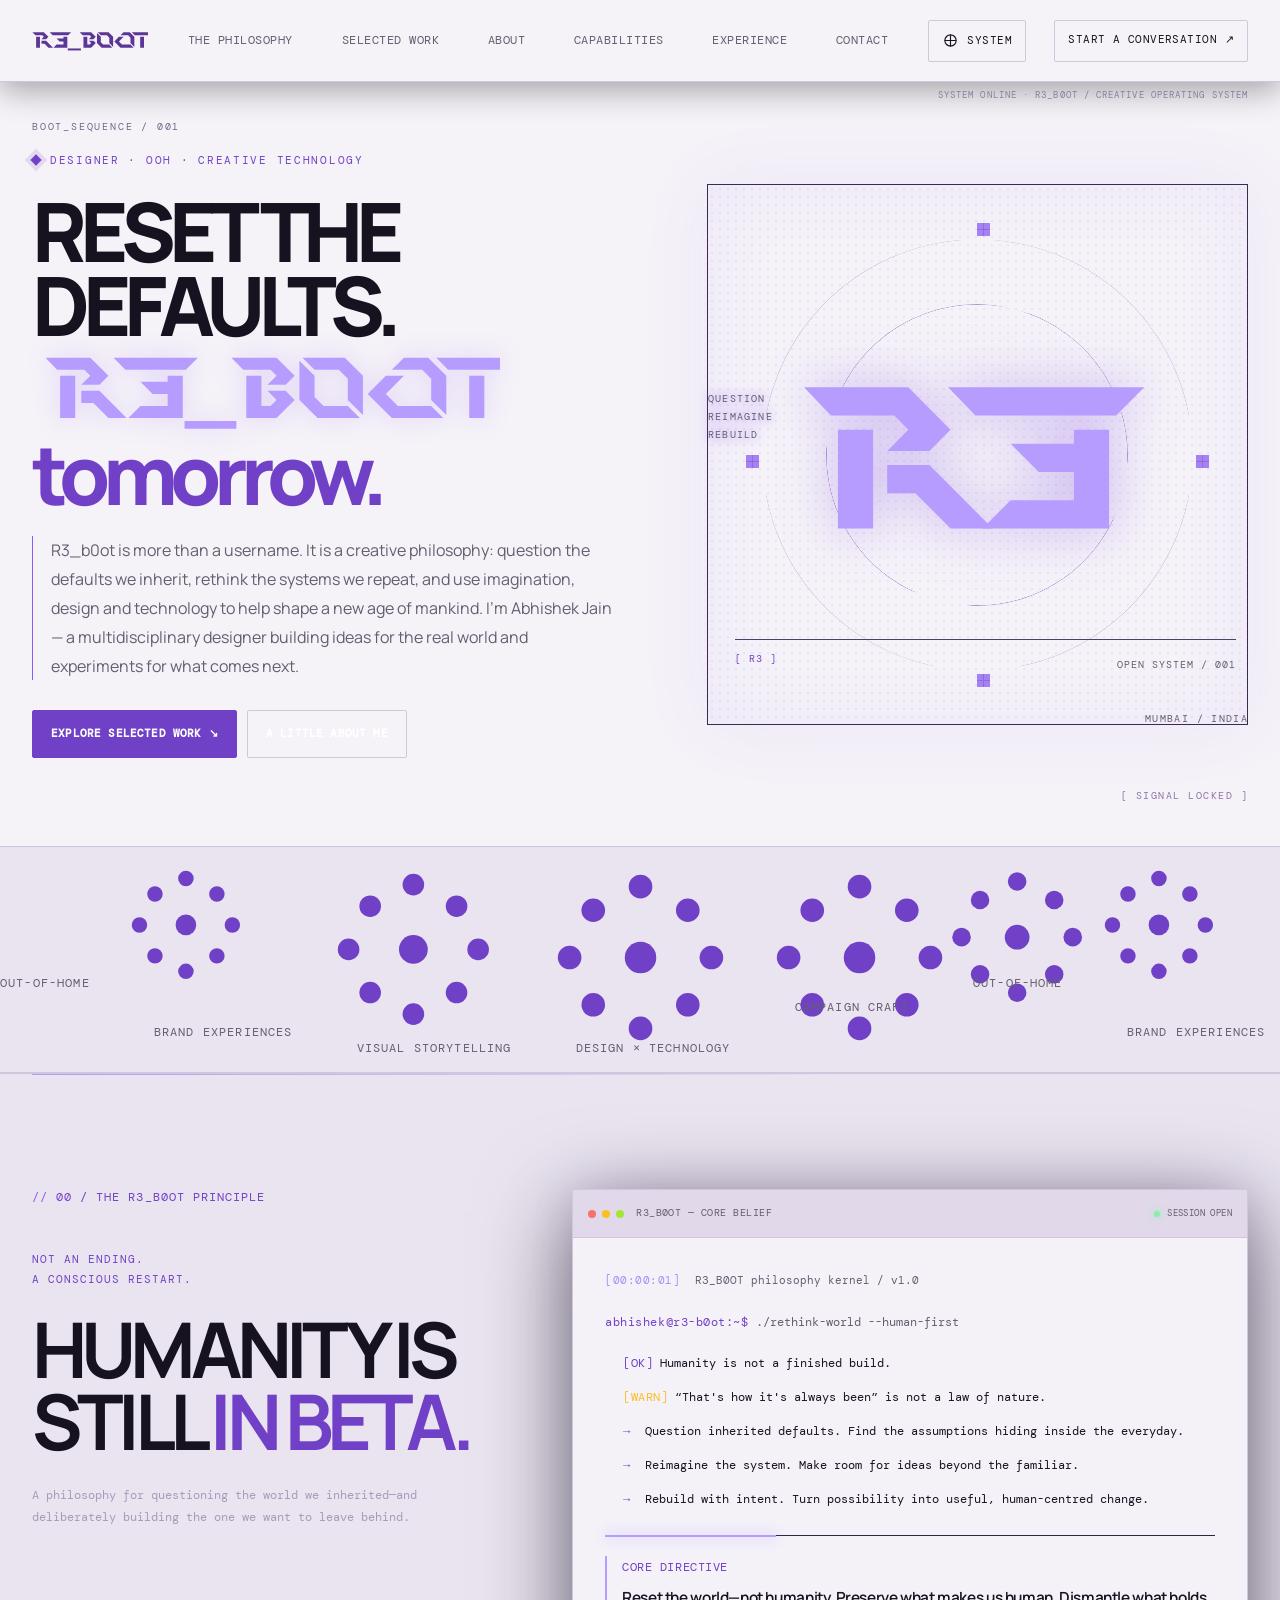
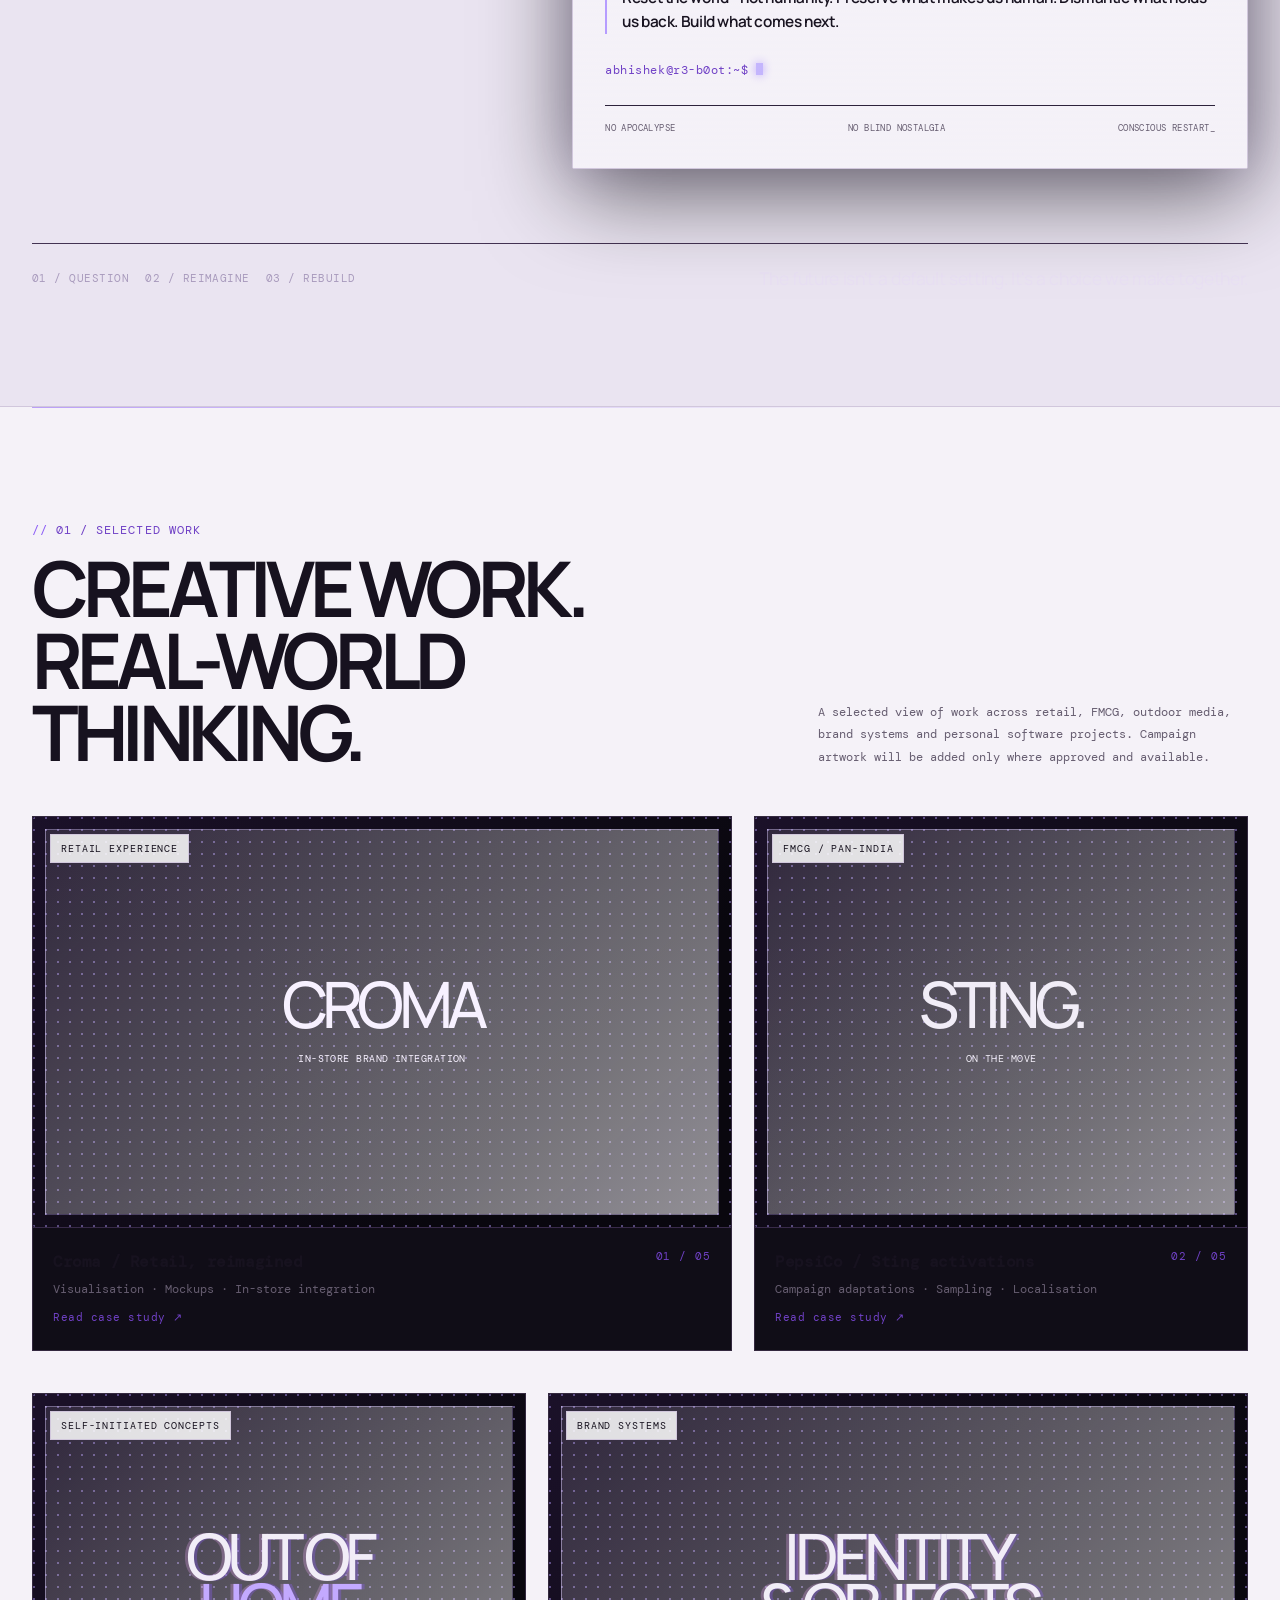
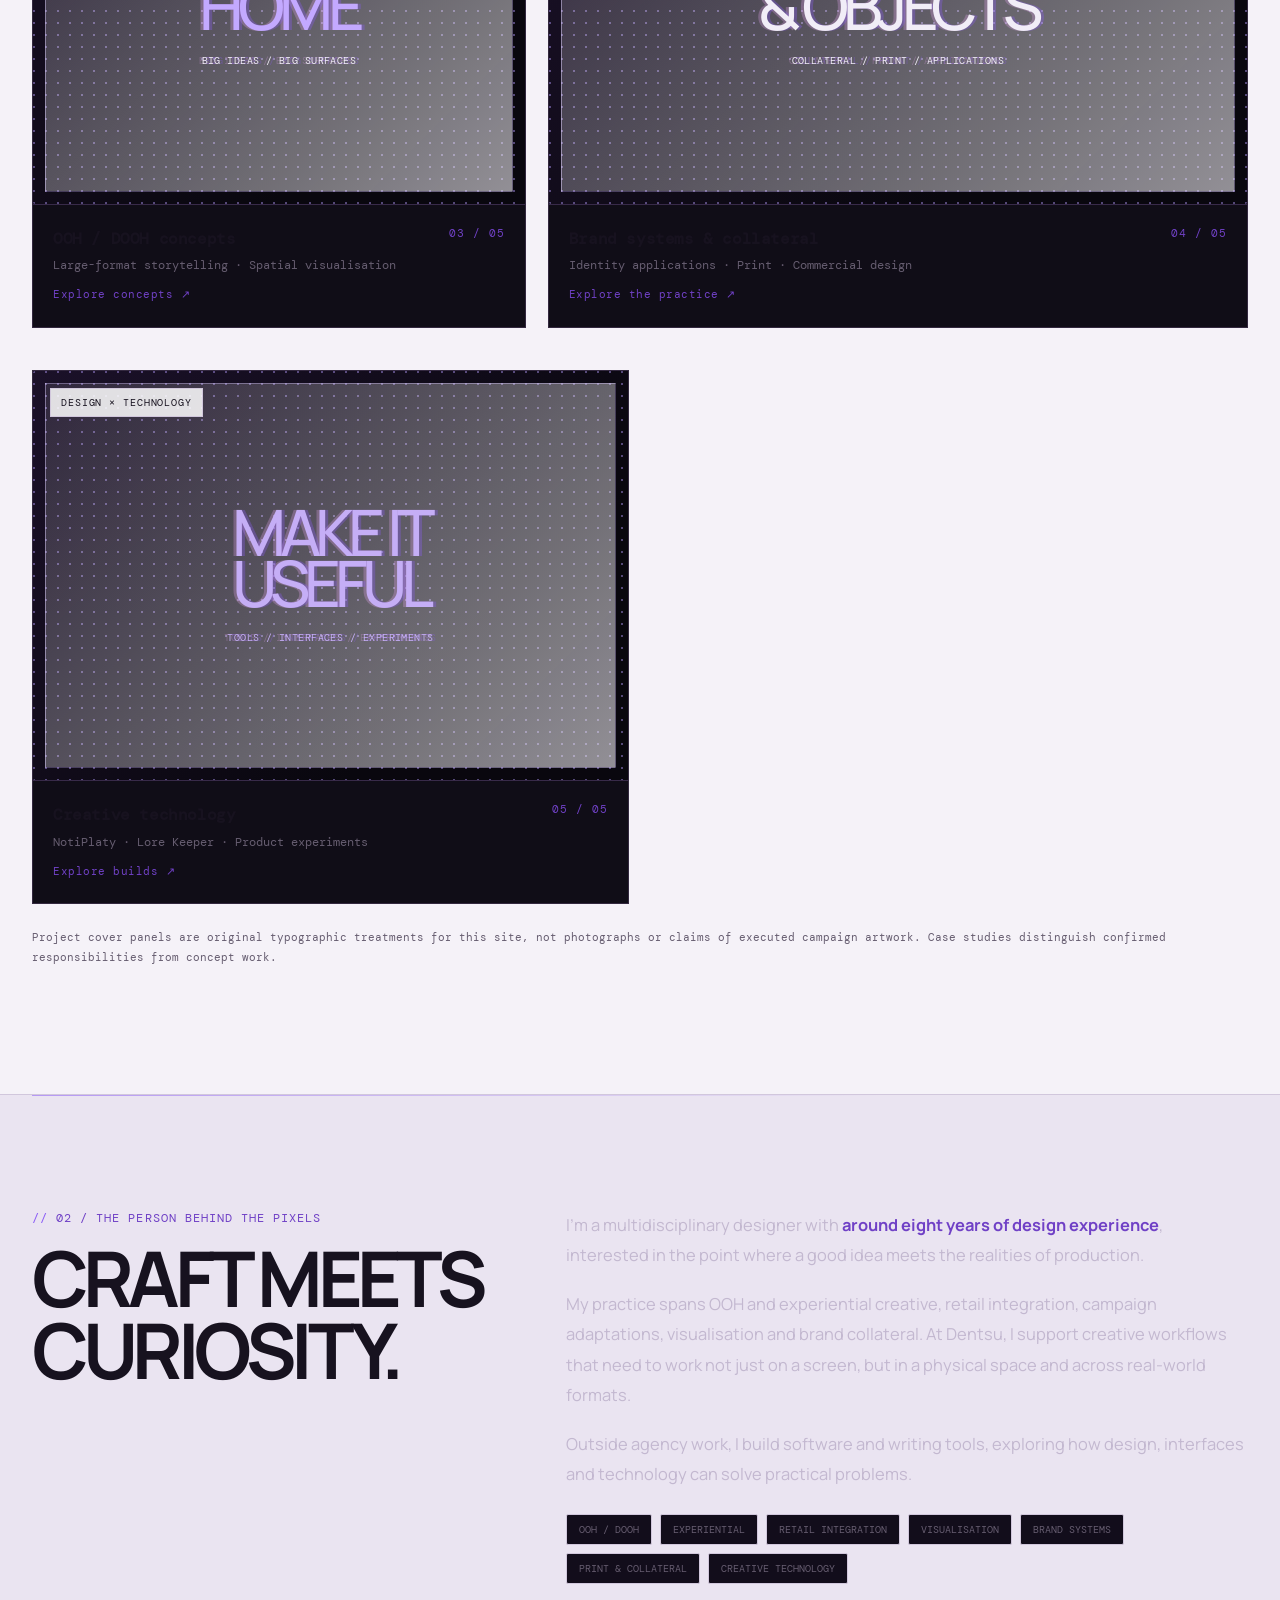
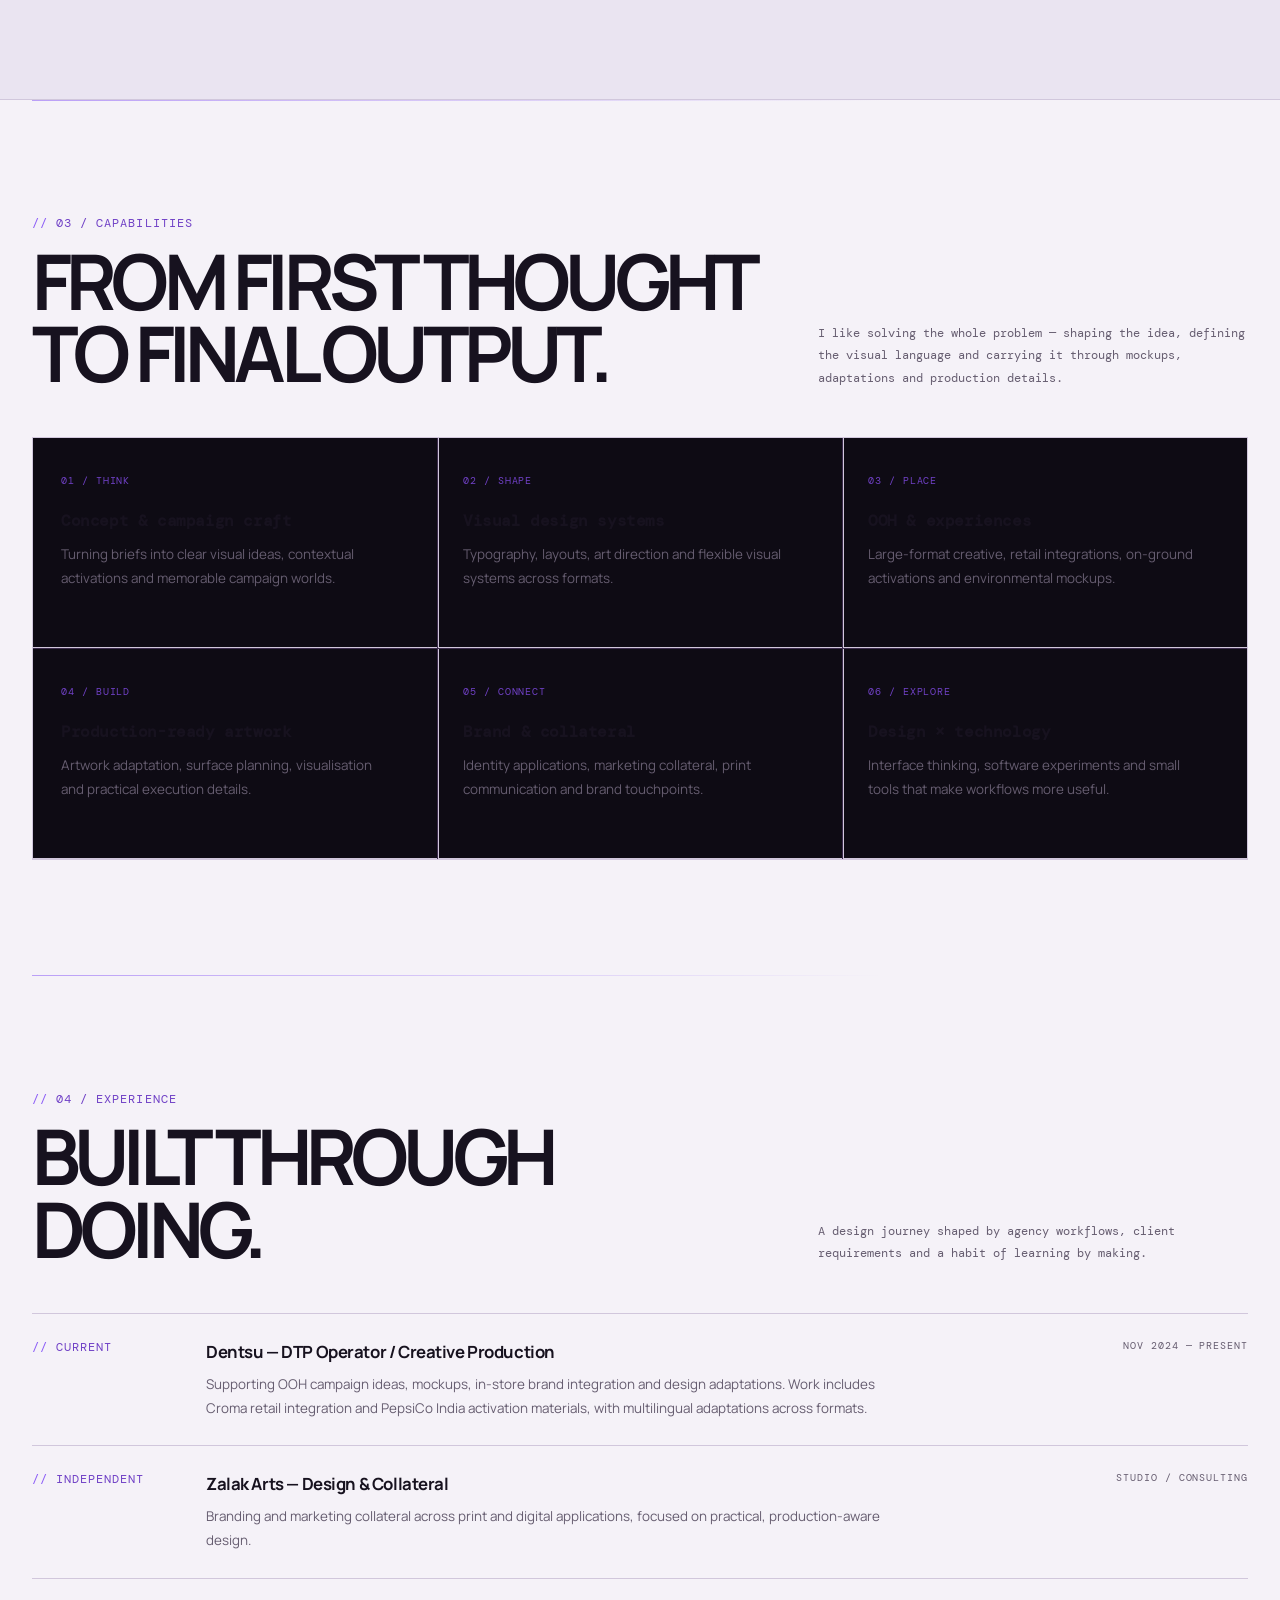
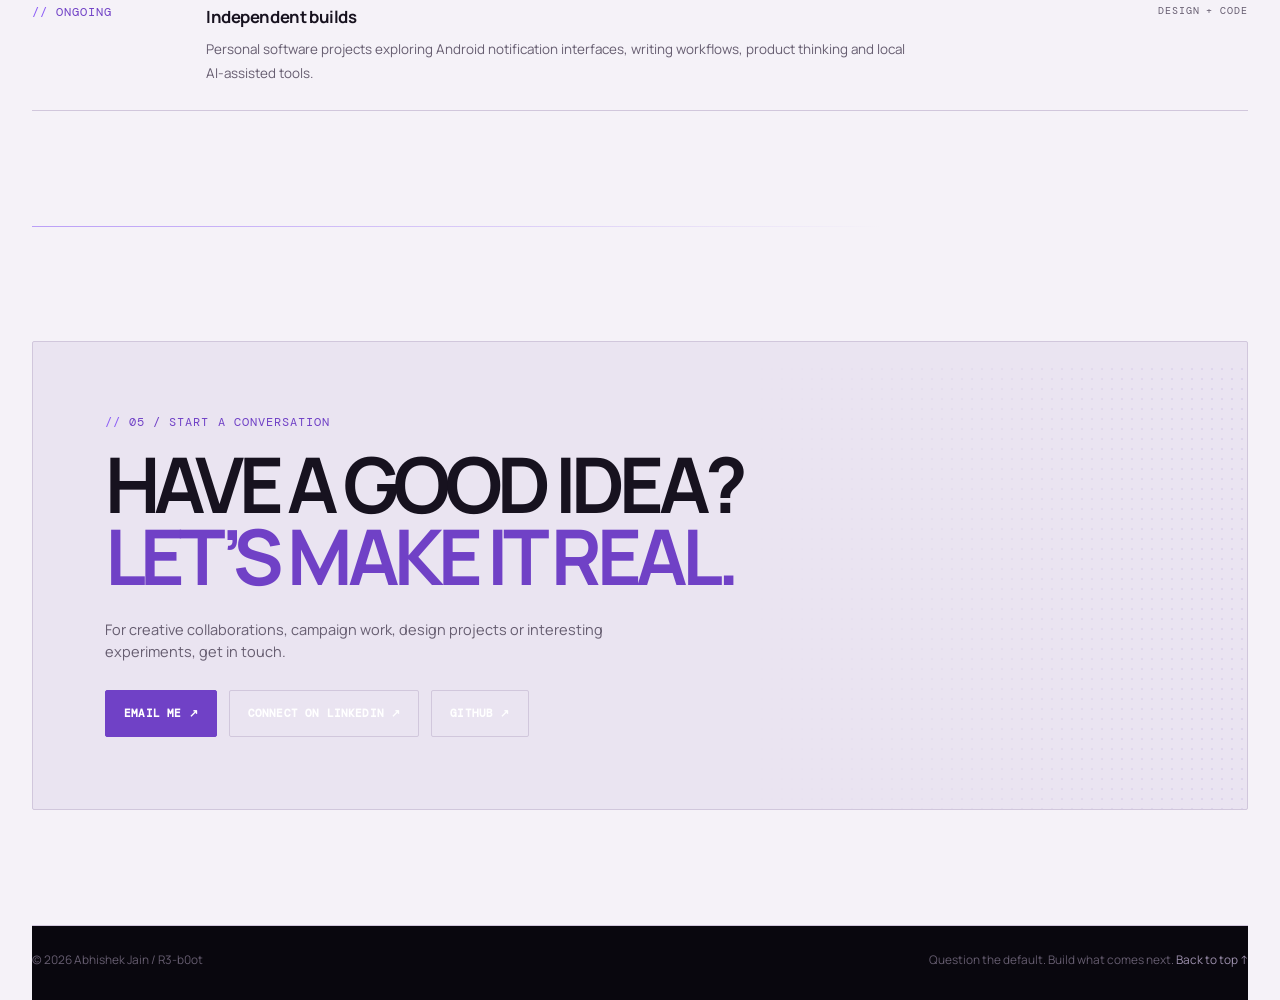
==== commit da14a2d4: "Use custom dot-matrix glyphs in portfolio ticker" ====
--- a/index.html
+++ b/index.html
@@ -1,6 +1,6 @@
 <!doctype html><html lang="en"><head><meta charset="utf-8"><meta name="viewport" content="width=device-width,initial-scale=1"><meta name="theme-color" content="#10110f"><meta name="description" content="R3_b0ot is Abhishek Jain’s creative philosophy: reset inherited defaults, rethink the present, and help build a more conscious new age of mankind through design and technology."><meta name="author" content="Abhishek Jain"><link rel="canonical" href="https://r3-b0ot.github.io/"><meta property="og:type" content="website"><meta property="og:title" content="Abhishek Jain — Creative Practice / R3-b0ot"><meta property="og:description" content="R3_b0ot: a deliberate reboot of old assumptions. Design, ideas and technology for a more conscious future."><meta property="og:url" content="https://r3-b0ot.github.io/"><meta property="og:image" content="https://r3-b0ot.github.io/assets/img/about.jpg"><meta name="twitter:card" content="summary_large_image"><meta name="twitter:title" content="Abhishek Jain — Creative Practice / R3-b0ot"><meta name="twitter:description" content="R3_b0ot: a deliberate reboot of old assumptions. Design, ideas and technology for a more conscious future."><meta name="twitter:image" content="https://r3-b0ot.github.io/assets/img/about.jpg"><link rel="icon" href="assets/img/favicon.png" type="image/png"><script>(function(){var p='system';try{p=sessionStorage.getItem('r3b0ot-theme')||'system'}catch(e){}var l=window.matchMedia&&window.matchMedia('(prefers-color-scheme: light)').matches;document.documentElement.dataset.theme=p==='system'?(l?'light':'dark'):p;document.documentElement.dataset.themePreference=p})();</script><link rel="stylesheet" href="assets/css/portfolio.css"><title>Abhishek Jain — Creative Practice / R3-b0ot</title><noscript><style>.reveal{opacity:1!important;transform:none!important;transition:none!important}</style></noscript></head><body id="top"><div class="boot-loader" data-boot-loader aria-hidden="true"><div class="boot-loader-grid"></div><div class="boot-loader-core"><div class="boot-loader-mark" aria-label="R3_b0ot"><img class="boot-mark-base" src="assets/img/r3-b0ot-perfect-dark.svg" alt="R3_b0ot"><img class="boot-mark-glitch boot-mark-glitch-a" src="assets/img/r3-b0ot-perfect-dark.svg" alt="" aria-hidden="true"><img class="boot-mark-glitch boot-mark-glitch-b" src="assets/img/r3-b0ot-perfect-dark.svg" alt="" aria-hidden="true"></div><div class="boot-loader-rule"><span></span></div><div class="boot-loader-label">REBOOTING THE DEFAULTS</div><div class="boot-loader-status"><span data-boot-status>QUESTIONING ASSUMPTIONS</span><span data-boot-percent>00%</span></div><div class="boot-loader-track"><span></span></div><div class="boot-loader-foot">A MORE CONSCIOUS FUTURE / INITIALIZING</div></div></div><a class="skip-link" href="#main">Skip to content</a><header class="site-header"><div class="wrap nav"><a class="wordmark" href="index.html" aria-label="Abhishek Jain home"><img src="assets/img/r3-b0ot-perfect-dark.svg" alt="" aria-hidden="true"></a><nav class="nav-links" id="primary-nav" data-nav aria-label="Main navigation"><a href="index.html#manifesto">The philosophy</a><a href="index.html#work">Selected work</a><a href="index.html#about">About</a><a href="index.html#capabilities">Capabilities</a><a href="index.html#experience">Experience</a><a href="index.html#contact">Contact</a></nav><button class="theme-toggle" type="button" data-theme-toggle aria-label="Theme: System. Activate to change theme." title="Theme: System"><svg viewBox="0 0 24 24" aria-hidden="true" data-theme-icon><circle cx="12" cy="12" r="8"/><path d="M12 4v16M4 12h16"/></svg><span class="theme-text" data-theme-text>SYSTEM</span></button><a class="nav-contact" href="index.html#contact">Start a conversation ↗</a><button class="menu-toggle" data-menu-toggle aria-expanded="false" aria-controls="primary-nav">Menu +</button></div></header><main id="main">
 <section class="wrap hero"><div class="reveal"><div class="eyebrow"><span class="status-dot"></span> DESIGNER · OOH · CREATIVE TECHNOLOGY</div><h1>Reset the<br>defaults.<br><em class="reboot-display"><img src="assets/img/r3-b0ot-perfect-dark.svg" alt="R3_b0ot"><span class="reboot-tomorrow">tomorrow.</span></em></h1><p class="hero-copy">R3_b0ot is more than a username. It is a creative philosophy: question the defaults we inherit, rethink the systems we repeat, and use imagination, design and technology to help shape a new age of mankind. I’m Abhishek Jain — a multidisciplinary designer building ideas for the real world and experiments for what comes next.</p><div class="actions"><a class="button" href="#work">Explore selected work ↘</a><a class="button secondary" href="#about">A little about me</a></div></div><div class="hero-art reveal" aria-label="R3 Sigil identity: an angular R3 monogram inside an open, interrupted system"><div class="sigil-system"><div class="sigil-grid" aria-hidden="true"></div><div class="sigil-ring sigil-ring-outer" aria-hidden="true"></div><div class="sigil-ring sigil-ring-inner" aria-hidden="true"></div><span class="sigil-cross sigil-cross-top" aria-hidden="true"></span><span class="sigil-cross sigil-cross-bottom" aria-hidden="true"></span><span class="sigil-cross sigil-cross-left" aria-hidden="true"></span><span class="sigil-cross sigil-cross-right" aria-hidden="true"></span><div class="sigil-mark" aria-hidden="true"><img class="sigil-layer sigil-layer-base" src="assets/img/r3-sigil.svg" alt=""><img class="sigil-layer sigil-layer-a" src="assets/img/r3-sigil.svg" alt=""><img class="sigil-layer sigil-layer-b" src="assets/img/r3-sigil.svg" alt=""></div><div class="sigil-side-label">QUESTION<br>REIMAGINE<br>REBUILD</div><div class="sigil-caption">[ R3 ] <span>OPEN SYSTEM / 001</span></div></div><div class="orbit-index">MUMBAI / INDIA</div></div></section>
-<div class="ticker" aria-hidden="true"><div class="ticker-track"><span>OUT-OF-HOME <b>✳</b></span><span>BRAND EXPERIENCES <b>✳</b></span><span>VISUAL STORYTELLING <b>✳</b></span><span>DESIGN × TECHNOLOGY <b>✳</b></span><span>CAMPAIGN CRAFT <b>✳</b></span><span>OUT-OF-HOME <b>✳</b></span><span>BRAND EXPERIENCES <b>✳</b></span><span>VISUAL STORYTELLING <b>✳</b></span><span>DESIGN × TECHNOLOGY <b>✳</b></span><span>CAMPAIGN CRAFT <b>✳</b></span></div></div>
+<div class="ticker" aria-hidden="true"><div class="ticker-track"><span>OUT-OF-HOME <b class="ticker-glyph"><svg class="dot-glyph" viewBox="0 0 24 24" aria-hidden="true"><use href="assets/img/r3-glyphs.svg#r3-glyph-spark"></use></svg></b></span><span>BRAND EXPERIENCES <b class="ticker-glyph"><svg class="dot-glyph" viewBox="0 0 24 24" aria-hidden="true"><use href="assets/img/r3-glyphs.svg#r3-glyph-spark"></use></svg></b></span><span>VISUAL STORYTELLING <b class="ticker-glyph"><svg class="dot-glyph" viewBox="0 0 24 24" aria-hidden="true"><use href="assets/img/r3-glyphs.svg#r3-glyph-spark"></use></svg></b></span><span>DESIGN × TECHNOLOGY <b class="ticker-glyph"><svg class="dot-glyph" viewBox="0 0 24 24" aria-hidden="true"><use href="assets/img/r3-glyphs.svg#r3-glyph-spark"></use></svg></b></span><span>CAMPAIGN CRAFT <b class="ticker-glyph"><svg class="dot-glyph" viewBox="0 0 24 24" aria-hidden="true"><use href="assets/img/r3-glyphs.svg#r3-glyph-spark"></use></svg></b></span><span>OUT-OF-HOME <b class="ticker-glyph"><svg class="dot-glyph" viewBox="0 0 24 24" aria-hidden="true"><use href="assets/img/r3-glyphs.svg#r3-glyph-spark"></use></svg></b></span><span>BRAND EXPERIENCES <b class="ticker-glyph"><svg class="dot-glyph" viewBox="0 0 24 24" aria-hidden="true"><use href="assets/img/r3-glyphs.svg#r3-glyph-spark"></use></svg></b></span><span>VISUAL STORYTELLING <b class="ticker-glyph"><svg class="dot-glyph" viewBox="0 0 24 24" aria-hidden="true"><use href="assets/img/r3-glyphs.svg#r3-glyph-spark"></use></svg></b></span><span>DESIGN × TECHNOLOGY <b class="ticker-glyph"><svg class="dot-glyph" viewBox="0 0 24 24" aria-hidden="true"><use href="assets/img/r3-glyphs.svg#r3-glyph-spark"></use></svg></b></span><span>CAMPAIGN CRAFT <b class="ticker-glyph"><svg class="dot-glyph" viewBox="0 0 24 24" aria-hidden="true"><use href="assets/img/r3-glyphs.svg#r3-glyph-spark"></use></svg></b></span></div></div>
 
 <section class="section manifesto-section" id="manifesto"><div class="wrap manifesto-terminal-wrap">
   <div class="manifesto-heading reveal"><div class="mono">00 / The R3_b0ot principle</div><p class="manifesto-kicker">NOT AN ENDING.<br>A CONSCIOUS RESTART.</p><h2>Humanity is<br>still <em>in beta.</em></h2><p class="manifesto-intro">A philosophy for questioning the world we inherited—and deliberately building the one we want to leave behind.</p></div>
--- a/assets/css/portfolio.css
+++ b/assets/css/portfolio.css
@@ -1,4 +1,4 @@
-@import url('https://fonts.googleapis.com/css2?family=DM+Mono:wght@400;500&family=DotGothic16&family=Manrope:wght@400;500;600;700;800&family=Share+Tech+Mono&display=swap');
+@import url('https://fonts.googleapis.com/css2?family=DM+Mono:wght@400;500&family=Manrope:wght@400;500;600;700;800&display=swap');
 :root{--bg:#10110f;--surface:#191a17;--surface2:#22231f;--ink:#f4f2e9;--muted:#a8a99e;--line:#383a32;--lime:#b69cff;--orange:#f0abfc;--purple-deep:#21153f;--purple-glow:#8b5cf6;--max:1240px;--mono:"DM Mono",monospace;--sans:Manrope,Arial,sans-serif}
 *{box-sizing:border-box}html{scroll-behavior:smooth;scroll-padding-top:90px}body{margin:0;background:var(--bg);color:var(--ink);font-family:var(--sans);line-height:1.55;-webkit-font-smoothing:antialiased}body.menu-open{overflow:hidden}a{color:inherit;text-decoration:none}img{max-width:100%;display:block}button,a{-webkit-tap-highlight-color:transparent}button{font:inherit}.wrap{width:min(var(--max),calc(100% - 56px));margin-inline:auto}.mono,.eyebrow,.kicker{font-family:var(--mono);font-size:.72rem;text-transform:uppercase;letter-spacing:.13em;color:var(--muted)}.accent{color:var(--lime)}.skip-link{position:absolute;left:12px;top:-60px;background:var(--lime);color:#111;padding:12px;z-index:100}.skip-link:focus{top:12px}
 .site-header{height:78px;position:sticky;top:0;z-index:30;background:rgba(16,17,15,.88);backdrop-filter:blur(18px);border-bottom:1px solid rgba(255,255,255,.08)}.nav{height:100%;display:flex;align-items:center;justify-content:space-between;gap:24px}.wordmark{font-size:1.05rem;font-weight:800;letter-spacing:-.07em}.wordmark span{color:var(--lime)}.nav-links{display:flex;gap:30px;align-items:center}.nav-links a{font-size:.82rem;color:#cbcbbf;transition:color .2s}.nav-links a:hover,.nav-links a[aria-current=page]{color:var(--lime)}.nav-contact{padding:10px 15px;border:1px solid #56584e;border-radius:99px;font-size:.78rem}.nav-contact:hover{color:#111;background:var(--lime);border-color:var(--lime)}.menu-toggle{display:none;border:1px solid var(--line);background:transparent;color:var(--ink);border-radius:99px;padding:9px 12px}
@@ -369,3 +369,75 @@
 @media(max-width:620px){
   .nav-links a,.nav-contact,.menu-toggle,.button{letter-spacing:.025em}
 }
+
+/* R3_b0ot / Neo-Digital Editorial system — approved implementation */
+:root{--bg:#09080D;--surface:#17131F;--surface2:#211B2B;--ink:#F1EDF7;--muted:#B0A7BB;--line:#393044;--lime:#A78BFA;--orange:#C7B2F4;--purple-deep:#211832;--purple-glow:#A78BFA;--signal:var(--lime);--paper:#09080D;--display:Manrope,Arial,sans-serif;--sans:Manrope,Arial,sans-serif;--mono:"DM Mono",ui-monospace,monospace;color-scheme:dark}
+html[data-theme="light"]{--bg:#F5F2F8;--surface:#EAE4F1;--surface2:#E1D8EA;--ink:#17121F;--muted:#665D70;--line:#D1C7DC;--lime:#7041C6;--orange:#8A64C9;--purple-deep:#E9E0F2;--purple-glow:#7041C6;--signal:var(--lime);--paper:#F5F2F8;color-scheme:light}
+html{background:var(--bg);color-scheme:dark;scroll-padding-top:100px}html[data-theme="light"]{color-scheme:light}
+body{background:var(--bg);color:var(--ink);font-family:var(--sans)}::selection{background:var(--signal);color:#100B18}
+.wrap{width:min(1320px,calc(100% - 64px))}.mono,.eyebrow,.kicker,.cap-number,.case-sidebar,.cover-tag,.terminal-title,.terminal-line,.terminal-command,.terminal-footer,.boot-loader-label,.boot-loader-status,.boot-loader-foot{font-family:var(--mono)}
+.skip-link{background:var(--signal);color:#100B18}.site-header{height:82px;background:color-mix(in srgb,var(--bg) 88%,transparent);border-bottom:1px solid var(--line)}
+.wordmark{display:flex;align-items:center;width:116px;min-width:116px}.wordmark img{width:100%;filter:brightness(0) saturate(100%) invert(72%) sepia(20%) saturate(1355%) hue-rotate(211deg) brightness(101%)}
+html[data-theme="light"] .wordmark img{filter:brightness(0) saturate(100%) invert(28%) sepia(35%) saturate(1800%) hue-rotate(231deg) brightness(86%)}
+.nav{gap:18px}.nav-links{gap:clamp(12px,2vw,28px)}.nav-links a{color:var(--muted);font-size:.78rem}.nav-links a:hover,.nav-links a[aria-current=page]{color:var(--signal)}
+.nav-contact,.theme-toggle{border:1px solid var(--line);border-radius:2px;background:transparent;color:var(--ink);font-family:var(--mono);font-size:.68rem;letter-spacing:.04em;text-transform:uppercase;min-height:42px;padding:10px 13px}
+.nav-contact:hover,.theme-toggle:hover{background:var(--signal);border-color:var(--signal);color:#100B18}.theme-toggle{display:inline-flex;align-items:center;justify-content:center;gap:8px;cursor:pointer;white-space:nowrap}.theme-toggle svg{width:17px;height:17px;fill:none;stroke:currentColor;stroke-width:1.6}
+.menu-toggle{border-radius:2px;border-color:var(--line);color:var(--ink)}
+.hero{padding:70px 0 88px;min-height:690px;grid-template-columns:1.05fr .95fr;gap:clamp(32px,6vw,90px);position:relative}
+.hero-art{order:-1;min-height:510px}.sigil-system{width:min(100%,560px);aspect-ratio:1;position:relative;display:grid;place-items:center;isolation:isolate}
+.sigil-grid{position:absolute;inset:7%;background-image:radial-gradient(color-mix(in srgb,var(--signal) 55%,transparent) .8px,transparent .9px);background-size:11px 11px;opacity:.2;mask-image:radial-gradient(ellipse,black 10%,transparent 72%)}
+.sigil-ring{position:absolute;border:1px solid var(--line);border-radius:50%;inset:10%;clip-path:polygon(0 0,42% 0,42% 1px,58% 1px,58% 0,100% 0,100% 38%,99% 38%,99% 62%,100% 62%,100% 100%,61% 100%,61% 99%,39% 99%,39% 100%,0 100%,0 63%,1% 63%,1% 37%,0 37%)}
+.sigil-ring-inner{inset:22%;border-color:color-mix(in srgb,var(--signal) 38%,var(--line));transform:rotate(14deg)}
+.sigil-mark{width:70%;max-width:390px;aspect-ratio:900/390;display:grid;place-items:center;position:relative;z-index:2}.sigil-layer{grid-area:1/1;width:100%;height:auto;object-fit:contain}
+.sigil-layer-base{filter:drop-shadow(0 0 30px color-mix(in srgb,var(--signal) 18%,transparent))}.sigil-layer-a,.sigil-layer-b{display:none}
+.sigil-side-label{position:absolute;left:0;bottom:15%;font:.63rem/1.8 var(--mono);letter-spacing:.12em;color:var(--muted)}
+.sigil-caption{position:absolute;right:2%;bottom:10%;font:.65rem var(--mono);color:var(--signal);letter-spacing:.1em}.sigil-caption span{display:block;color:var(--muted);margin-top:6px}
+.sigil-cross{position:absolute;width:13px;height:13px;z-index:3}.sigil-cross:before,.sigil-cross:after{content:"";position:absolute;background:var(--signal)}.sigil-cross:before{width:13px;height:1px;top:6px}.sigil-cross:after{height:13px;width:1px;left:6px}
+.sigil-cross-top{top:7%;left:50%}.sigil-cross-bottom{bottom:7%;left:50%}.sigil-cross-left{left:7%;top:50%}.sigil-cross-right{right:7%;top:50%}
+.orbit-index{font:.65rem var(--mono);letter-spacing:.13em;color:var(--muted);right:0;bottom:0}.hero>.reveal{order:0;align-self:center}
+.hero .eyebrow{color:var(--signal);letter-spacing:.16em}.status-dot{background:var(--signal);box-shadow:0 0 0 4px color-mix(in srgb,var(--signal) 14%,transparent)}
+.hero h1{font-size:clamp(3.5rem,6.4vw,6.6rem);line-height:.91;letter-spacing:-.085em;margin-bottom:25px}.hero h1 em{color:var(--signal)}
+.hero-copy{max-width:590px;color:var(--muted);font-size:1rem;line-height:1.8}
+.button{border-radius:2px;background:var(--signal);border-color:var(--signal);color:#100B18;letter-spacing:.015em}.button:hover{background:transparent;color:var(--signal)}
+.button.secondary{border-radius:2px;border-color:var(--line);color:var(--ink)}.button.secondary:hover{border-color:var(--signal);color:var(--signal)}
+.ticker{background:var(--surface);border-color:var(--line)}.ticker-track{animation-duration:36s}.ticker-track span{font:.72rem var(--mono);letter-spacing:.1em;color:var(--muted)}.ticker-track b{color:var(--signal)}
+.section{padding:clamp(76px,9vw,124px) 0}.section-head h2,.manifesto-heading h2,.about-grid h2,.contact-panel h2{font-family:var(--display);font-weight:700;letter-spacing:-.075em}
+.section-head p{color:var(--muted);line-height:1.8}.section-head .mono,.mono{color:var(--signal)}
+.work-grid{gap:42px 22px}.work-cover{border-radius:2px;border-color:var(--line);background-color:var(--surface);background-image:radial-gradient(color-mix(in srgb,var(--signal) 45%,transparent) .75px,transparent .9px);background-size:9px 9px}
+.work-cover:after{background:linear-gradient(135deg,color-mix(in srgb,var(--bg) 10%,transparent),color-mix(in srgb,var(--bg) 58%,transparent))}
+.cover-tag{border-radius:0;background:color-mix(in srgb,var(--bg) 80%,transparent);border-color:var(--line);color:var(--ink)}.cover-type{font-family:var(--display);letter-spacing:-.09em}
+.cover-croma{background-color:#38265B;background-image:radial-gradient(#b99bff88 .8px,transparent 1px),linear-gradient(145deg,#493071,#211832);background-size:10px 10px,auto}.cover-croma .cover-type{color:#F7F1FF;text-shadow:none}
+.cover-sting{background-color:#211832;background-image:radial-gradient(#d7c1ff77 .8px,transparent 1px),linear-gradient(130deg,#17131f,#4d3a70);background-size:10px 10px,auto}.cover-sting .cover-type{color:#F1EDF7;text-shadow:none}
+.cover-ooh{background-color:#20182e;background-image:radial-gradient(#bca3f477 .8px,transparent 1px),linear-gradient(140deg,#34234f,#09080d);background-size:10px 10px,auto}.cover-ooh .cover-type{color:#F1EDF7}.cover-ooh .cover-type span{color:#C3A9FF}
+.cover-brand{background-color:#2b2139;background-image:radial-gradient(#c9b6ed77 .8px,transparent 1px),linear-gradient(135deg,#17131f,#49315f);background-size:10px 10px,auto}.cover-brand .cover-type{color:#F1EDF7}
+.cover-tech{background-color:#20182e;background-image:radial-gradient(#bca3f477 .8px,transparent 1px),linear-gradient(145deg,#312342,#111019);background-size:10px 10px,auto}.cover-tech .cover-type{color:#C5AEF6}
+.work-card a.cover-link:hover .work-cover{border-color:var(--signal)}.work-meta h3{font-weight:700}.work-meta p{color:var(--muted)}.work-index,.text-link{color:var(--signal)}.note{color:var(--muted)}
+.about-band{background:var(--surface);color:var(--ink);border-block:1px solid var(--line)}.about-band .mono,.about-band .eyebrow{color:var(--signal)}
+.about-copy{color:var(--ink);line-height:1.85}.about-copy strong{color:var(--signal)}.pill{border-radius:2px;border-color:var(--line);color:var(--muted)}
+.capabilities,.capability,.timeline,.timeline-row{border-color:var(--line)}.capability h3{font-weight:700}.capability p,.timeline-row p{color:var(--muted);line-height:1.8}.cap-number{color:var(--signal)}.timeline-date{color:var(--muted)}
+.contact-panel{border-radius:2px;border-color:var(--line);background:var(--surface)}.contact-panel:after{content:"";width:42%;height:100%;right:0;bottom:0;background-image:radial-gradient(color-mix(in srgb,var(--signal) 42%,transparent) .8px,transparent .95px);background-size:10px 10px;mask-image:linear-gradient(90deg,transparent,black);opacity:.22}
+.contact-panel h2 em{color:var(--signal)}.site-footer{border-top:1px solid var(--line);color:var(--muted)}
+.case-hero h1{font-family:var(--display);font-weight:700}.case-intro,.case-body p,.case-body li{color:var(--muted);line-height:1.85}.case-cover{border-color:var(--line)}
+.case-stat strong{color:var(--ink)}.case-callout{border-left-color:var(--signal);background:var(--surface);color:var(--ink)}.case-next{border-color:var(--line)}.back-link:hover{color:var(--signal)}
+.manifesto-section{background:var(--surface);border-color:var(--line)}.manifesto-kicker{color:var(--signal)}.manifesto-heading h2 em{color:var(--signal)}
+.manifesto-terminal{border:1px solid var(--line);border-radius:2px;background:var(--bg)}.terminal-titlebar{background:var(--surface2);border-bottom:1px solid var(--line)}
+.terminal-title,.terminal-live,.terminal-line,.terminal-command,.terminal-output,.terminal-result,.terminal-footer{color:var(--muted)}.terminal-screen{background:var(--bg)}
+.terminal-prompt,.terminal-arrow,.terminal-ok{color:var(--signal)}.terminal-result p{color:var(--ink)}
+.boot-loader{background:var(--bg);color:var(--ink)}.boot-loader-grid{background-image:radial-gradient(color-mix(in srgb,var(--signal) 38%,transparent) .8px,transparent .9px);background-size:10px 10px}
+.boot-loader-label,.boot-loader-status,.boot-loader-foot{color:var(--muted)}.reveal{transform:translateY(12px)}
+html[data-theme="light"] .site-header{background:color-mix(in srgb,var(--bg) 90%,transparent)}
+html[data-theme="light"] .nav-links{background:var(--bg)}html[data-theme="light"] .terminal-titlebar{background:var(--surface2)}
+html[data-theme="light"] .terminal-screen,html[data-theme="light"] .boot-loader{background:var(--bg)}
+html[data-theme="light"] .terminal-output p,html[data-theme="light"] .terminal-result p,html[data-theme="light"] .case-body strong,html[data-theme="light"] .case-body h2{color:var(--ink)}
+html[data-theme="light"] .boot-loader-track{background:var(--line)}html[data-theme="light"] .boot-loader-track span{background:var(--signal)}
+html[data-theme="light"] .case-callout{background:var(--surface);color:var(--ink)}
+html[data-theme="light"] .work-cover .cover-tag{background:#ffffffd9;color:#17121F}
+html[data-theme="light"] .button{color:#fff}html[data-theme="light"] .button:hover{color:var(--signal)}
+@media(max-width:900px){.wrap{width:calc(100% - 44px)}.nav-links{gap:12px}.nav-links a{font-size:.7rem}.nav-contact{display:none}.hero{grid-template-columns:1fr 1fr;gap:24px;min-height:580px}.hero-art{min-height:380px}.sigil-side-label{left:-2%;font-size:.55rem}}
+@media(max-width:700px){.wrap{width:calc(100% - 36px)}.site-header{height:72px}.nav{gap:10px}.wordmark{width:100px;min-width:100px}.theme-toggle{margin-left:auto;min-height:42px;padding:8px 10px}.theme-toggle .theme-text{display:none}.menu-toggle{min-width:64px}
+.nav-links{inset:72px 0 auto;background:var(--bg);border-color:var(--line);padding:16px 22px}.nav-links a{color:var(--ink);border-color:var(--line);font-size:.9rem}
+.hero{grid-template-columns:1fr;padding:44px 0 52px;gap:10px}.hero-art{order:-1;min-height:0;margin:0 auto;width:100%;max-width:440px}.sigil-system{width:100%;max-width:410px}.sigil-mark{width:67%}.sigil-side-label{left:0;bottom:12%}.sigil-caption{right:0;bottom:8%}.hero>.reveal{order:0}
+.hero h1{font-size:clamp(3.3rem,14vw,5.4rem)}.hero-copy{font-size:.96rem}.section{padding:68px 0}.section-head h2{font-size:clamp(2.7rem,11vw,4.2rem)}
+.work-grid{gap:28px 14px}.work-card,.work-card.wide,.work-card.narrow{grid-column:span 12}.work-cover{height:auto;aspect-ratio:1.25}.about-grid{gap:22px}.capabilities{grid-template-columns:1fr}.capability,.capability:nth-child(even){padding:22px 0;border-left:0}
+.timeline-row{grid-template-columns:1fr;gap:8px}.timeline-date{grid-column:1;grid-row:auto;text-align:left}.timeline-row>div:nth-child(2){grid-column:1}.case-content{grid-template-columns:1fr;gap:20px}}
+@media(prefers-reduced-motion:reduce){.ticker-track{animation:none!important}.sigil-layer-a,.sigil-layer-b{display:none!important}}
